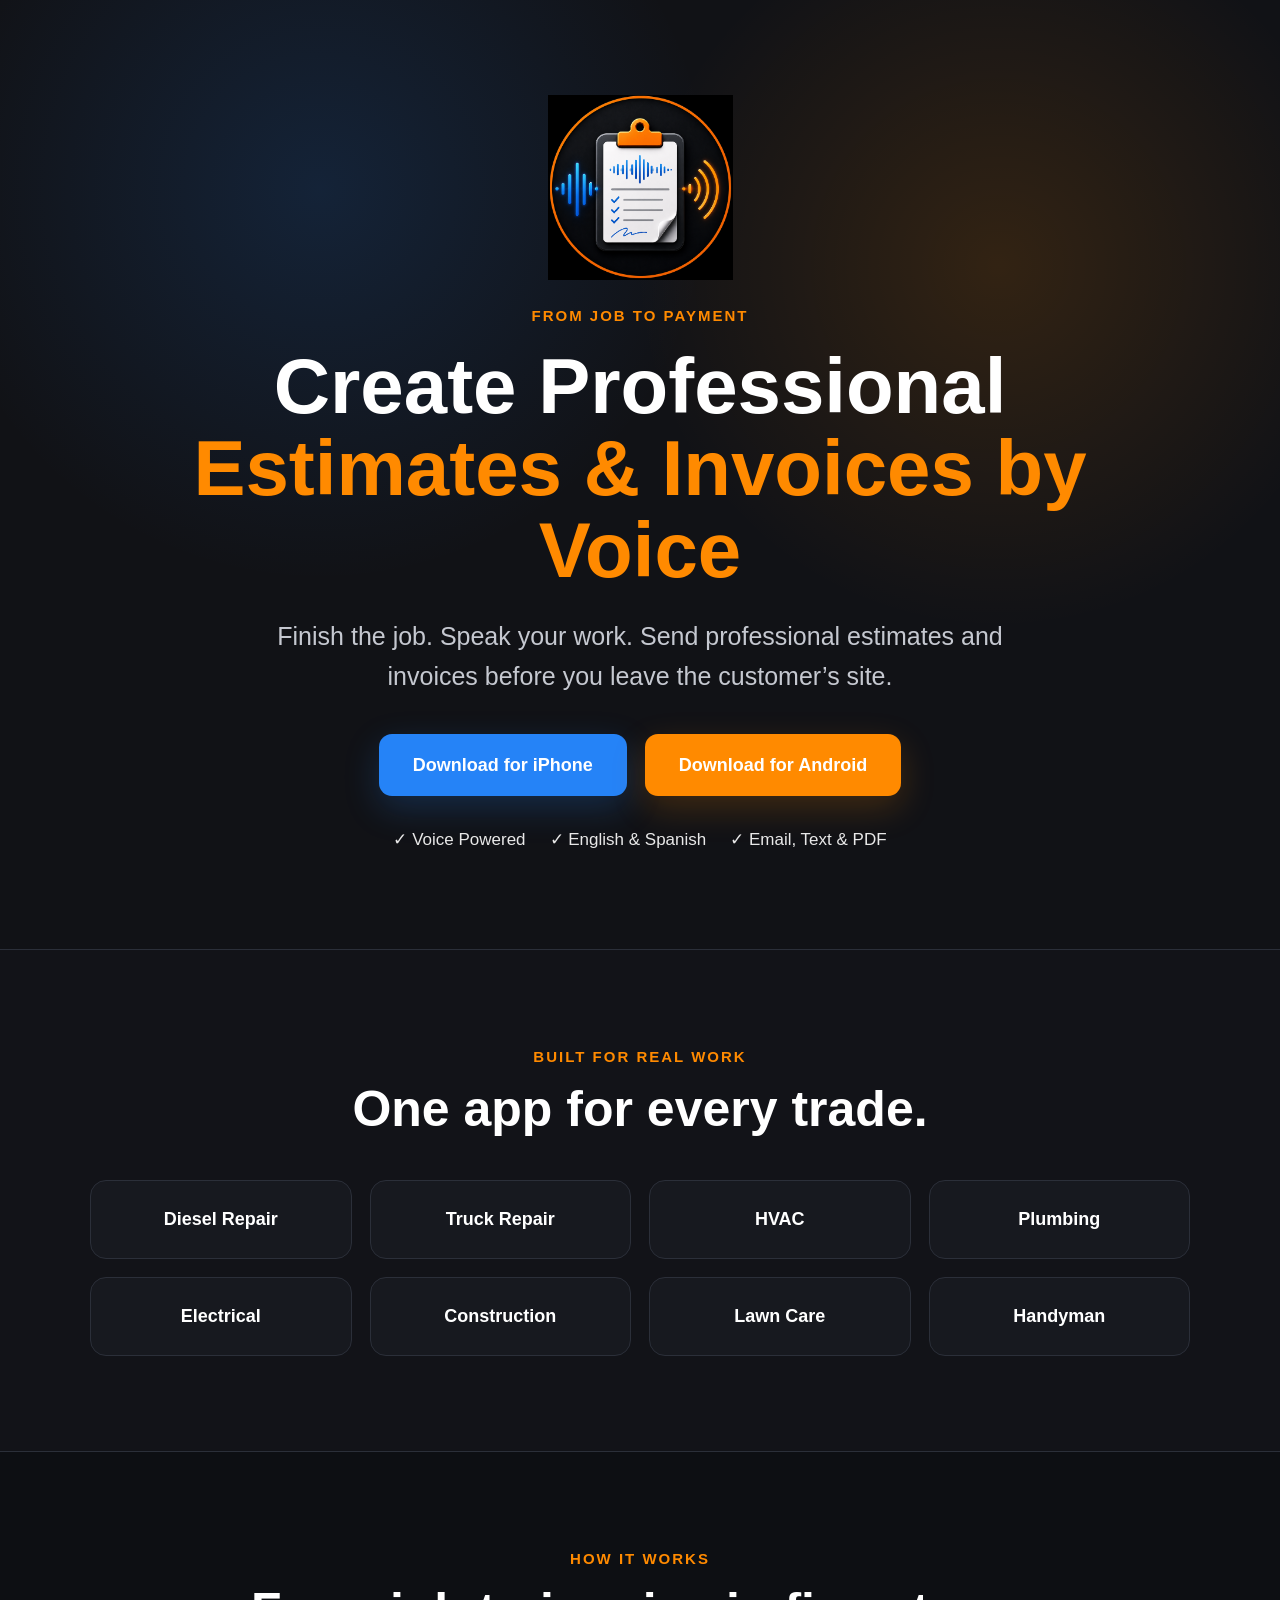
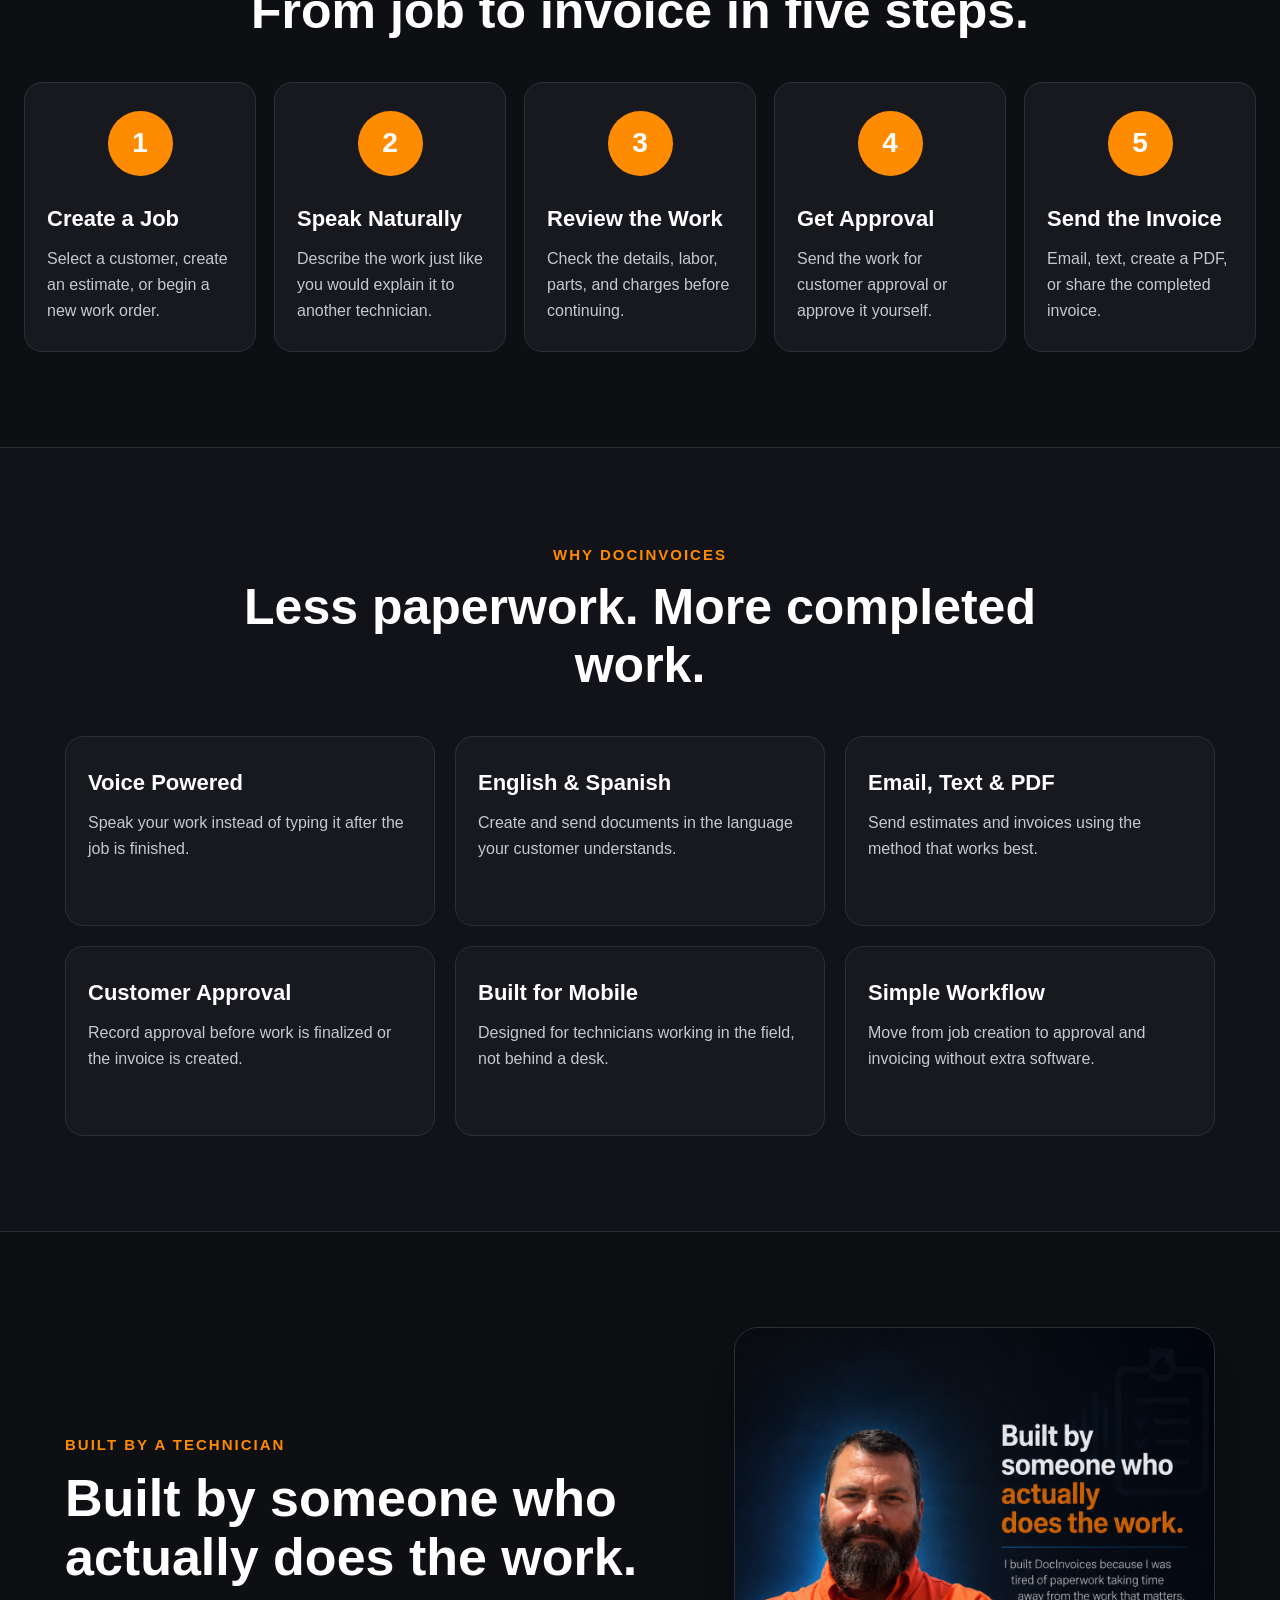
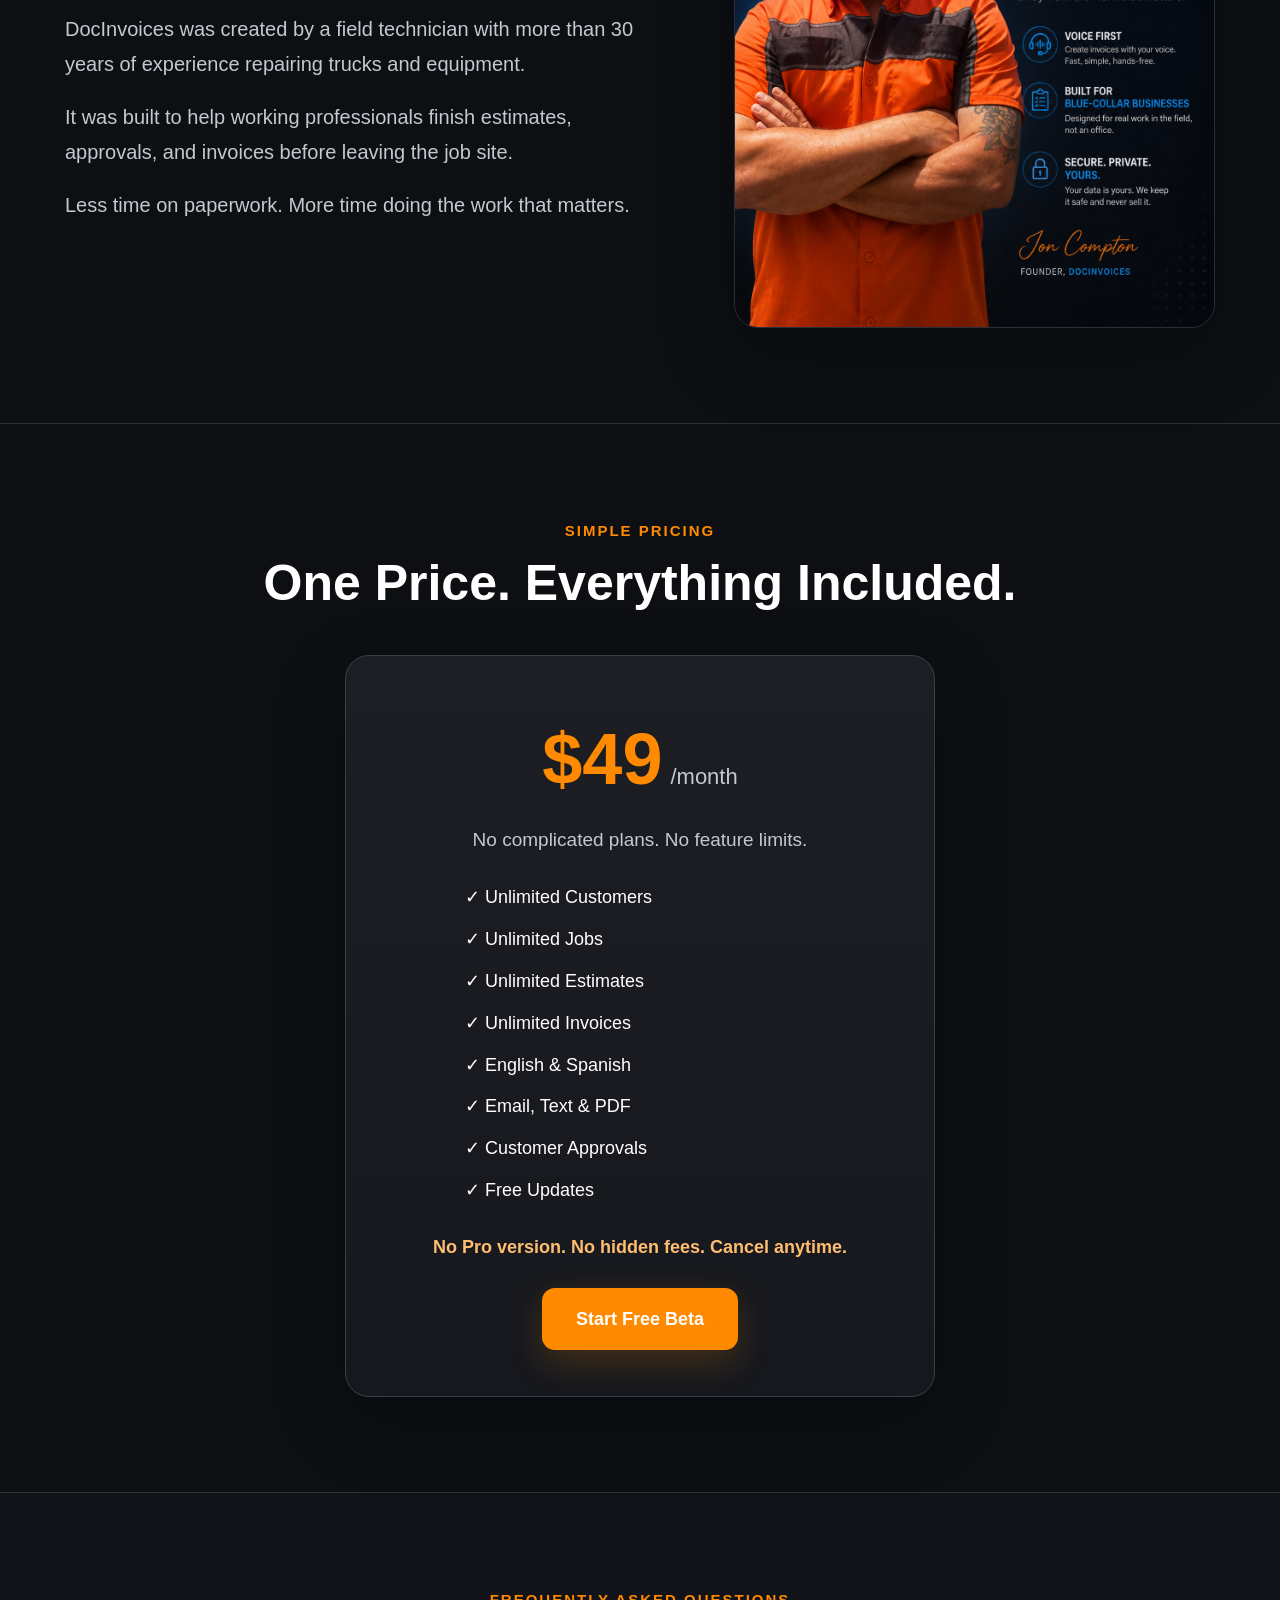
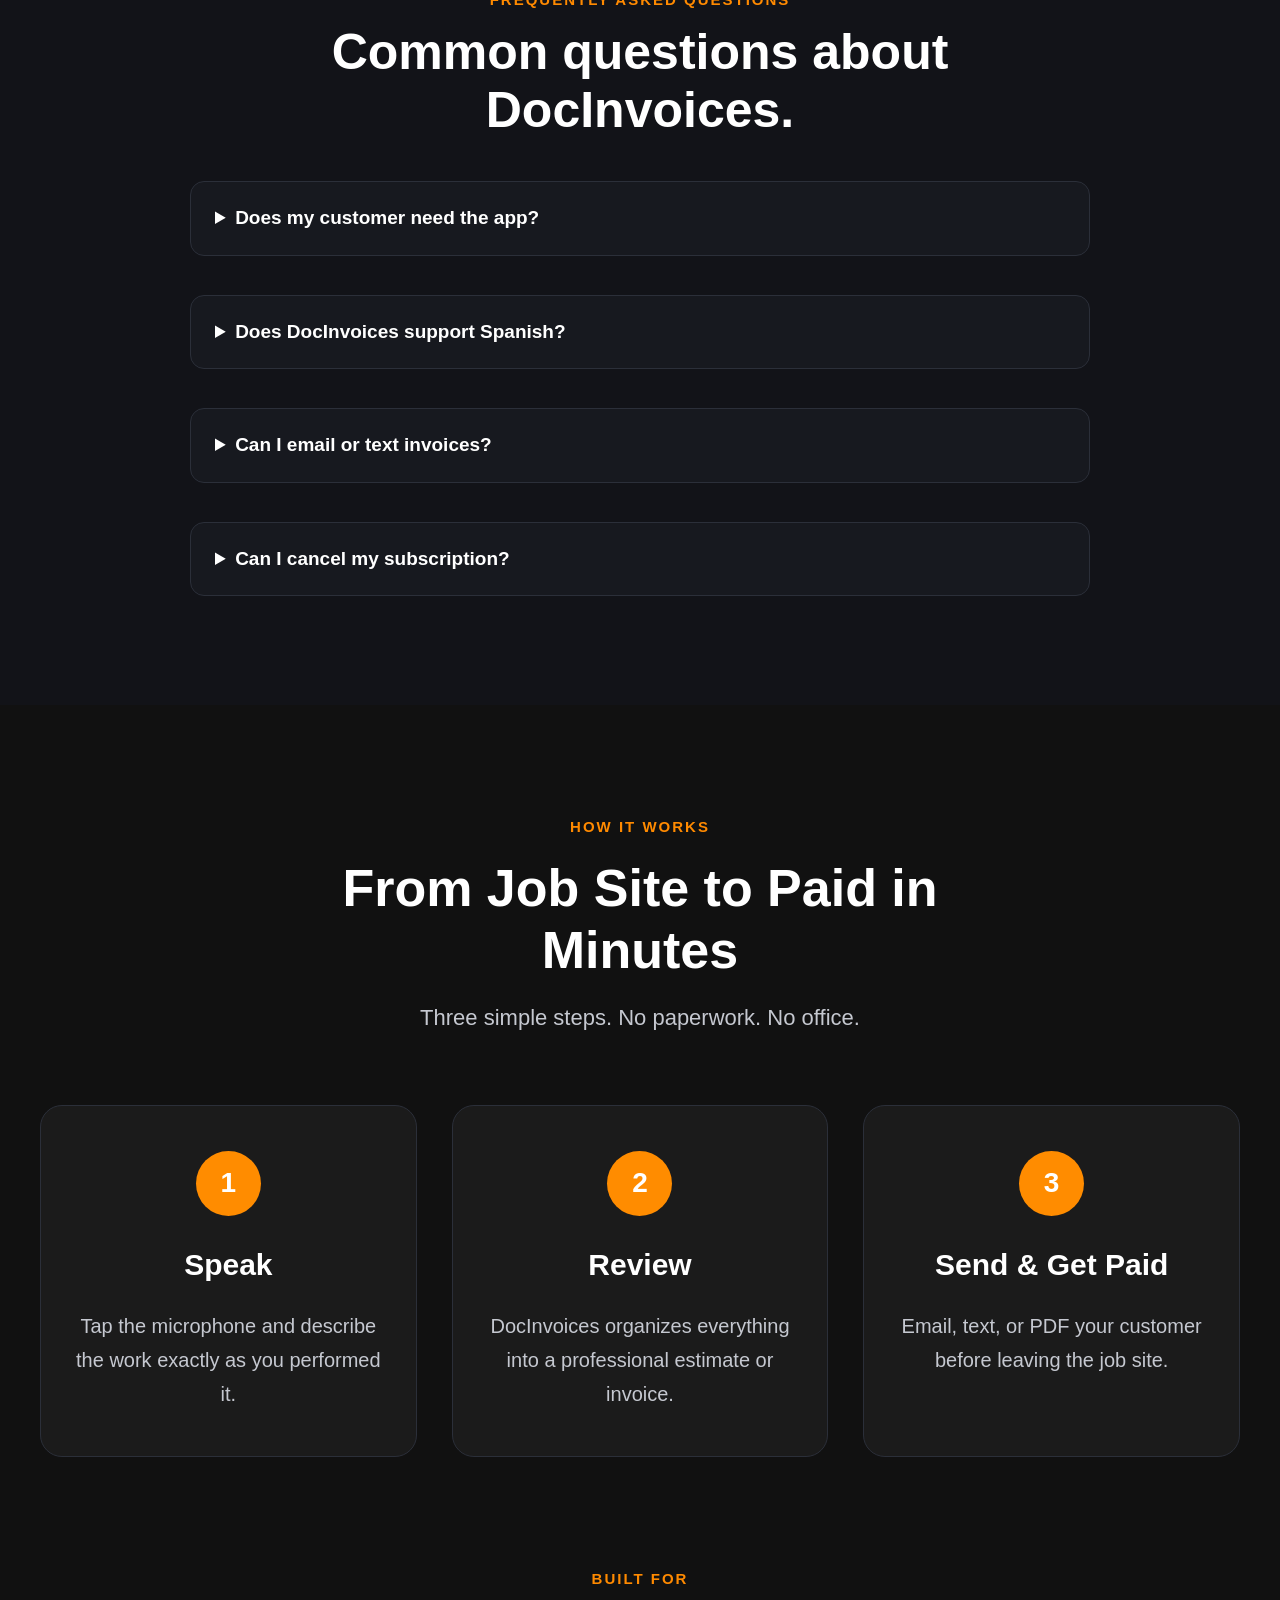
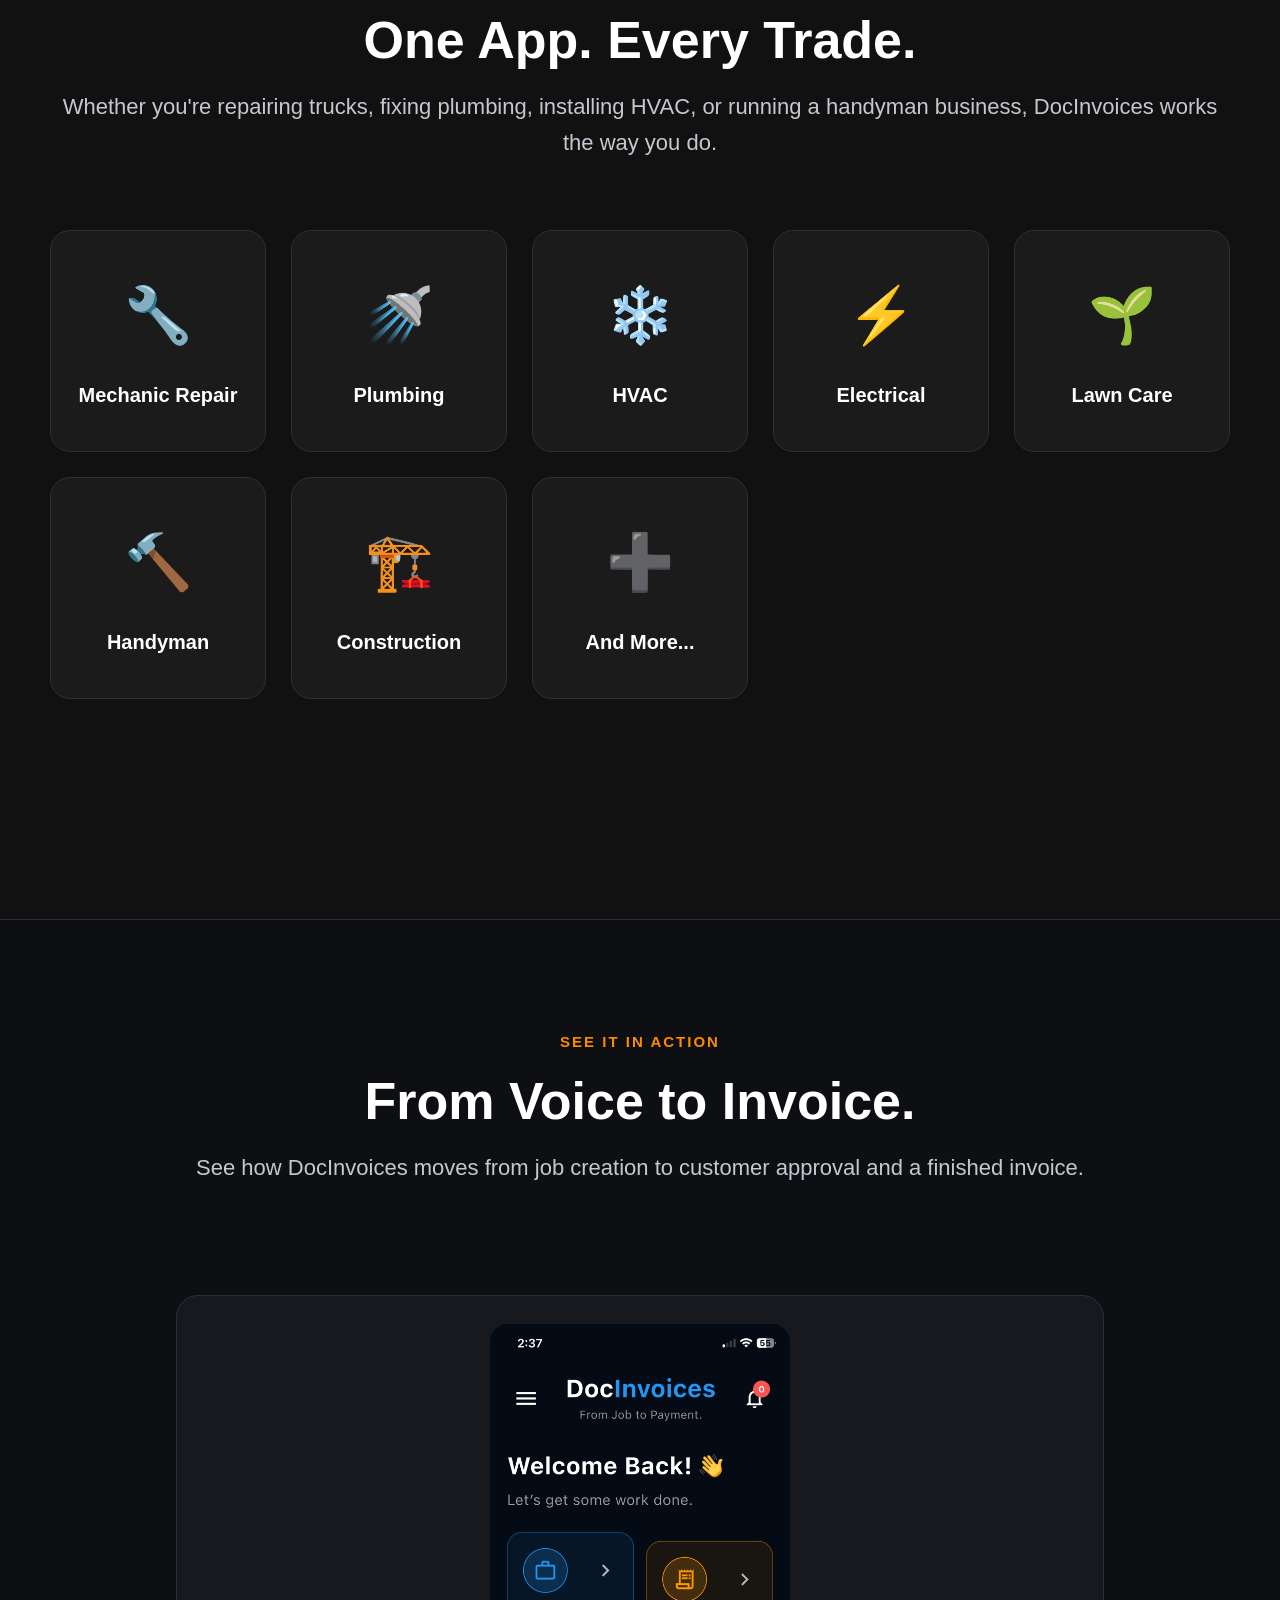
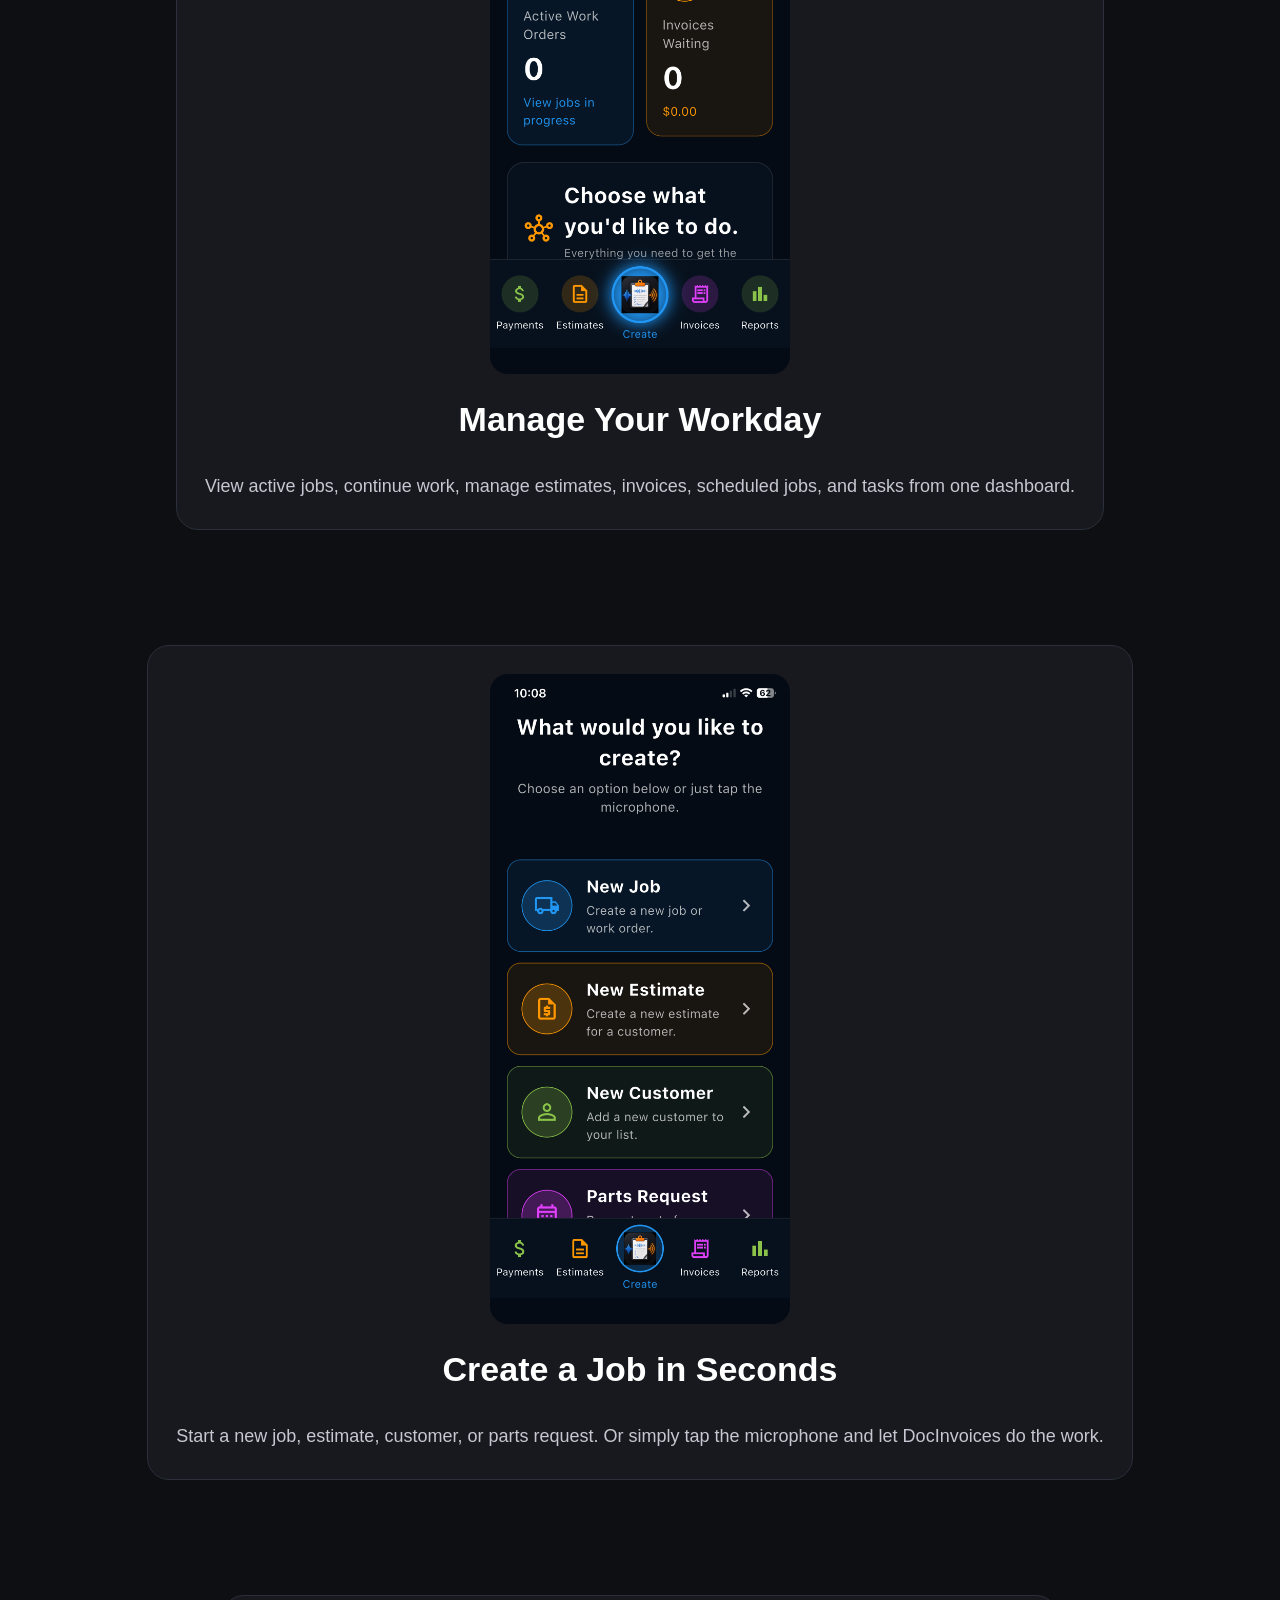
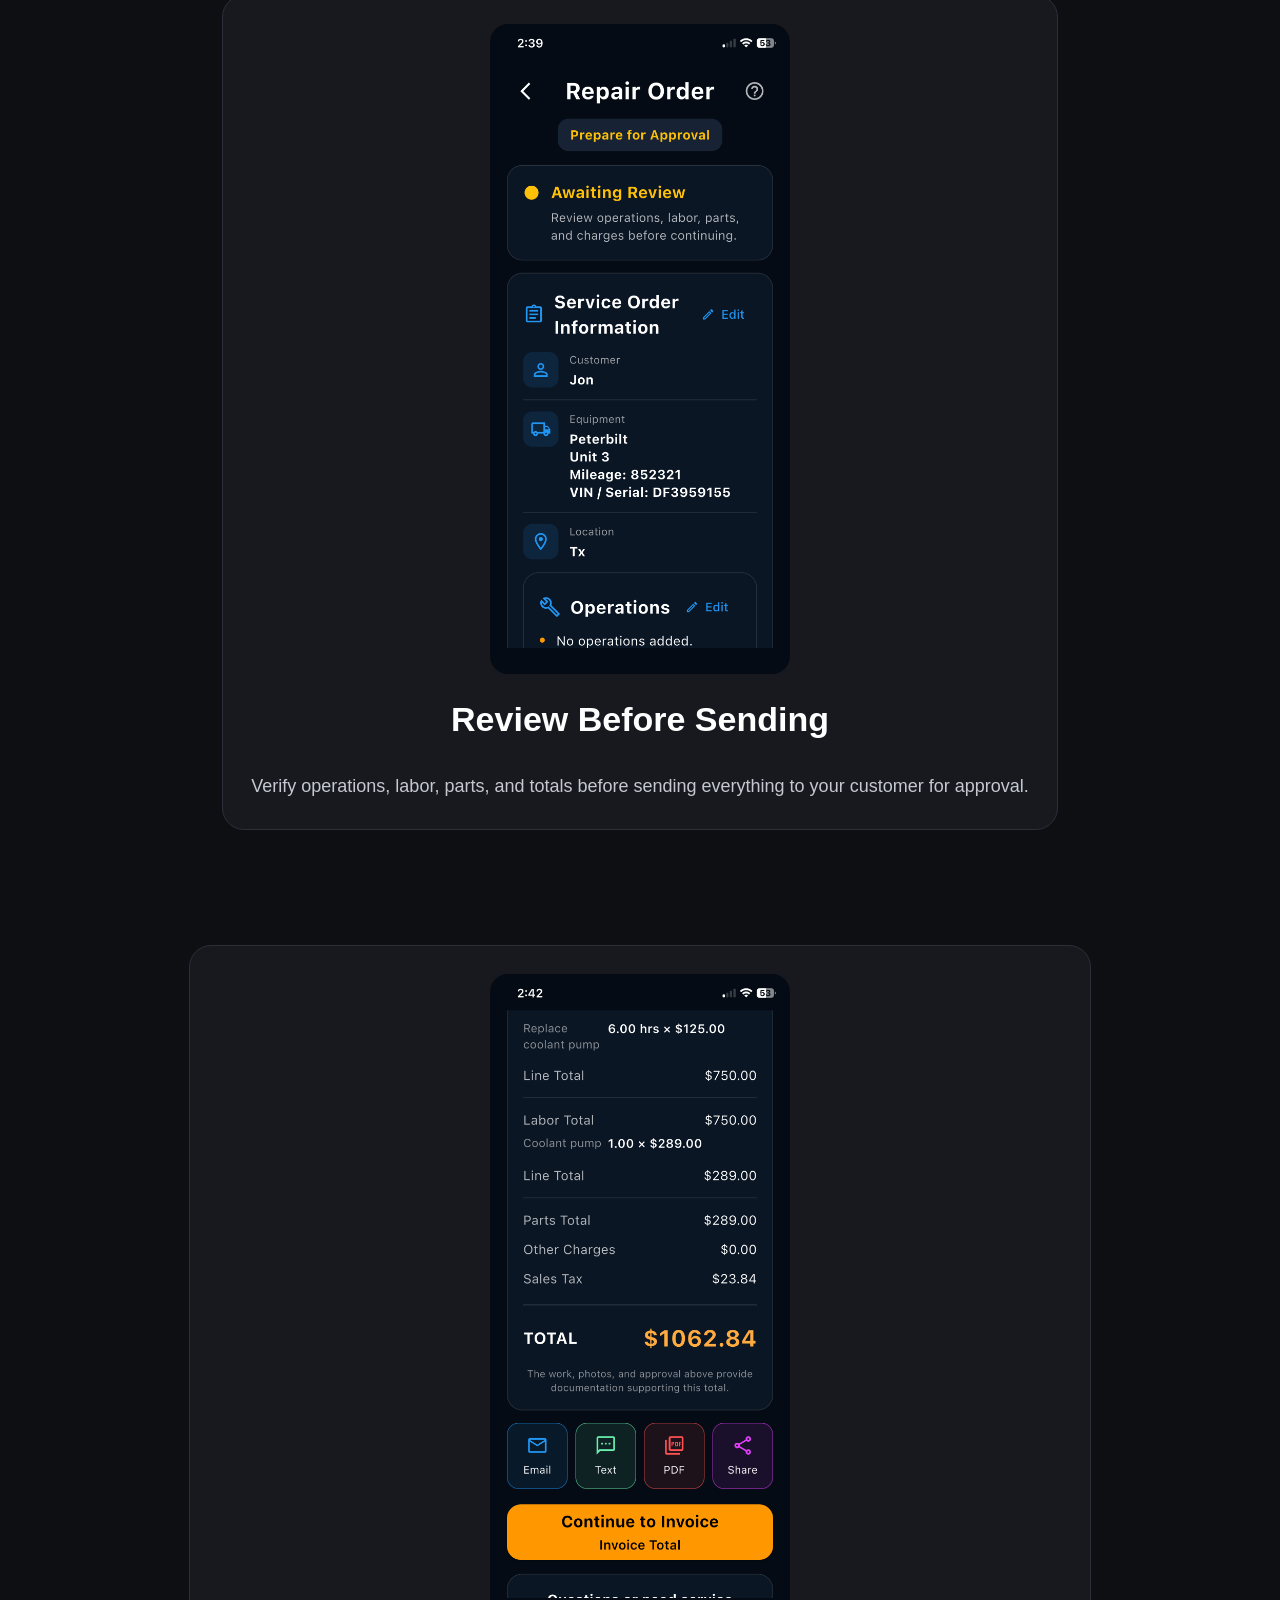
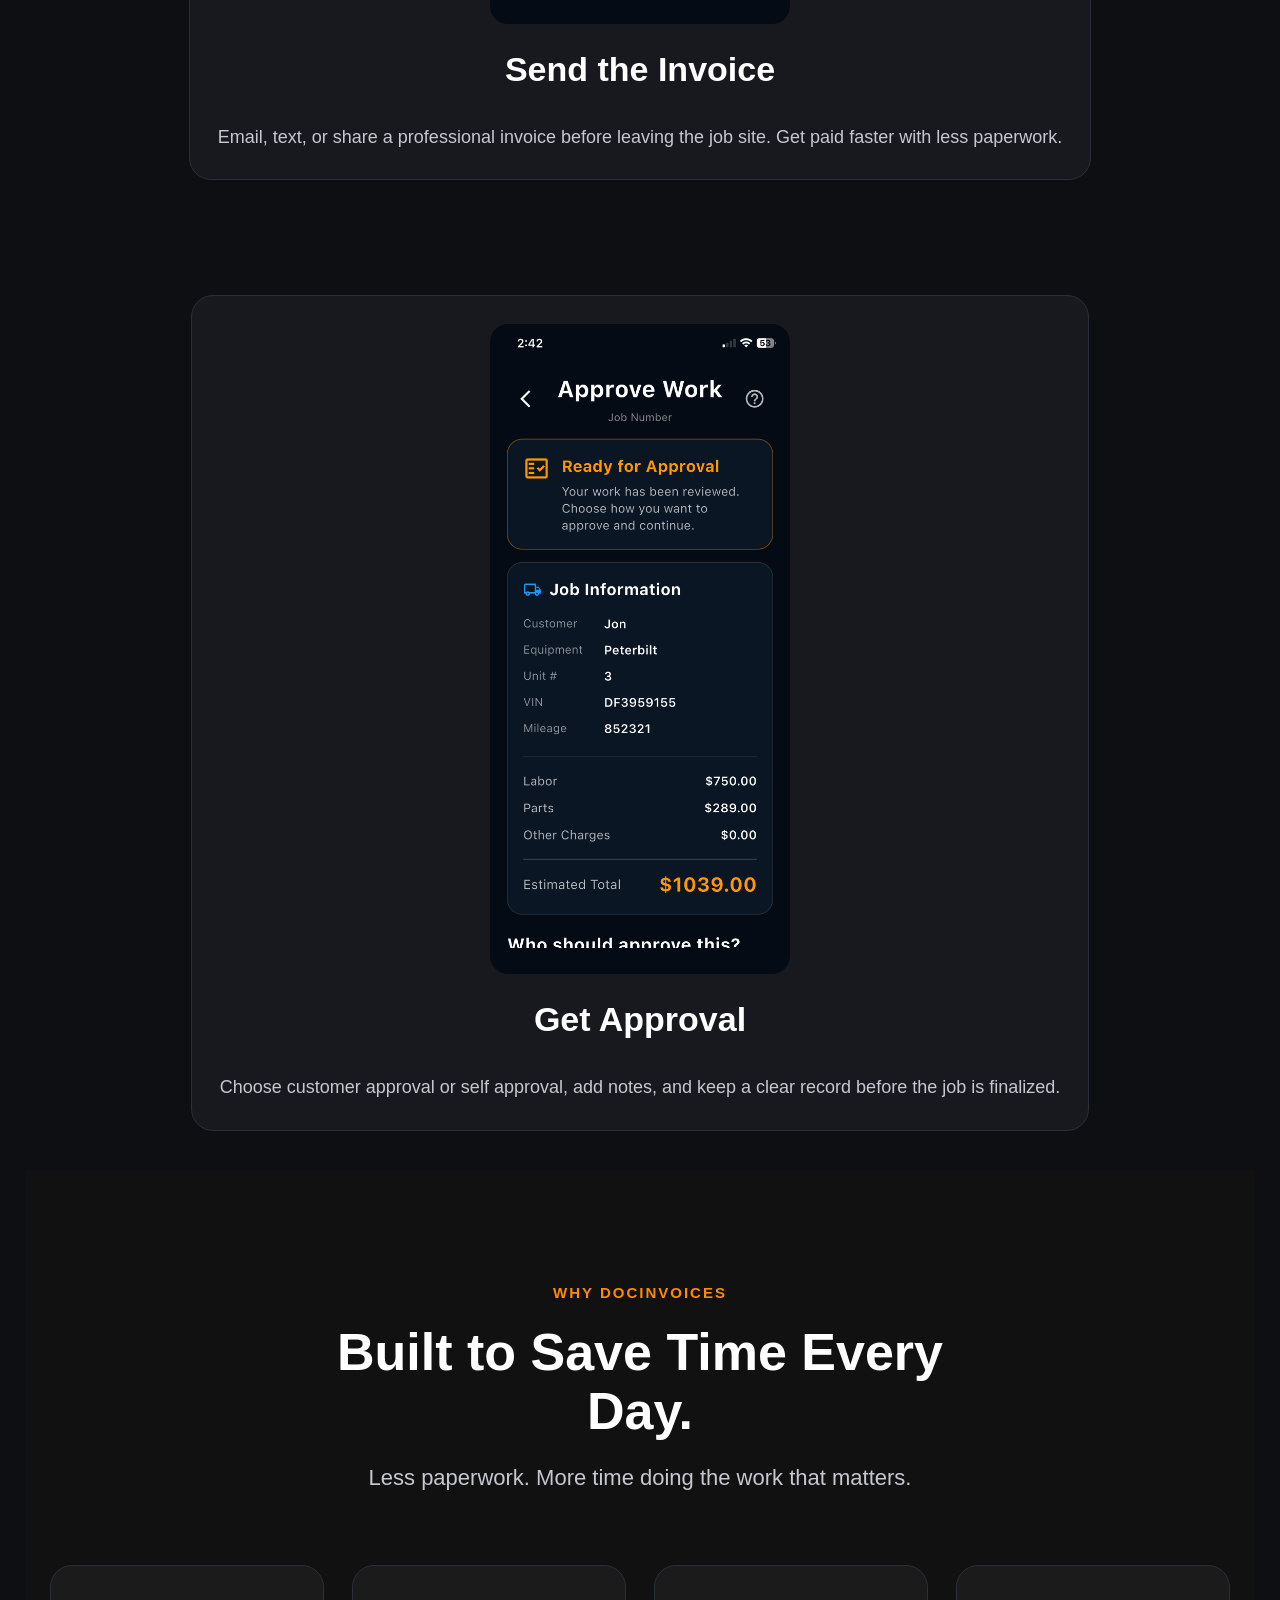
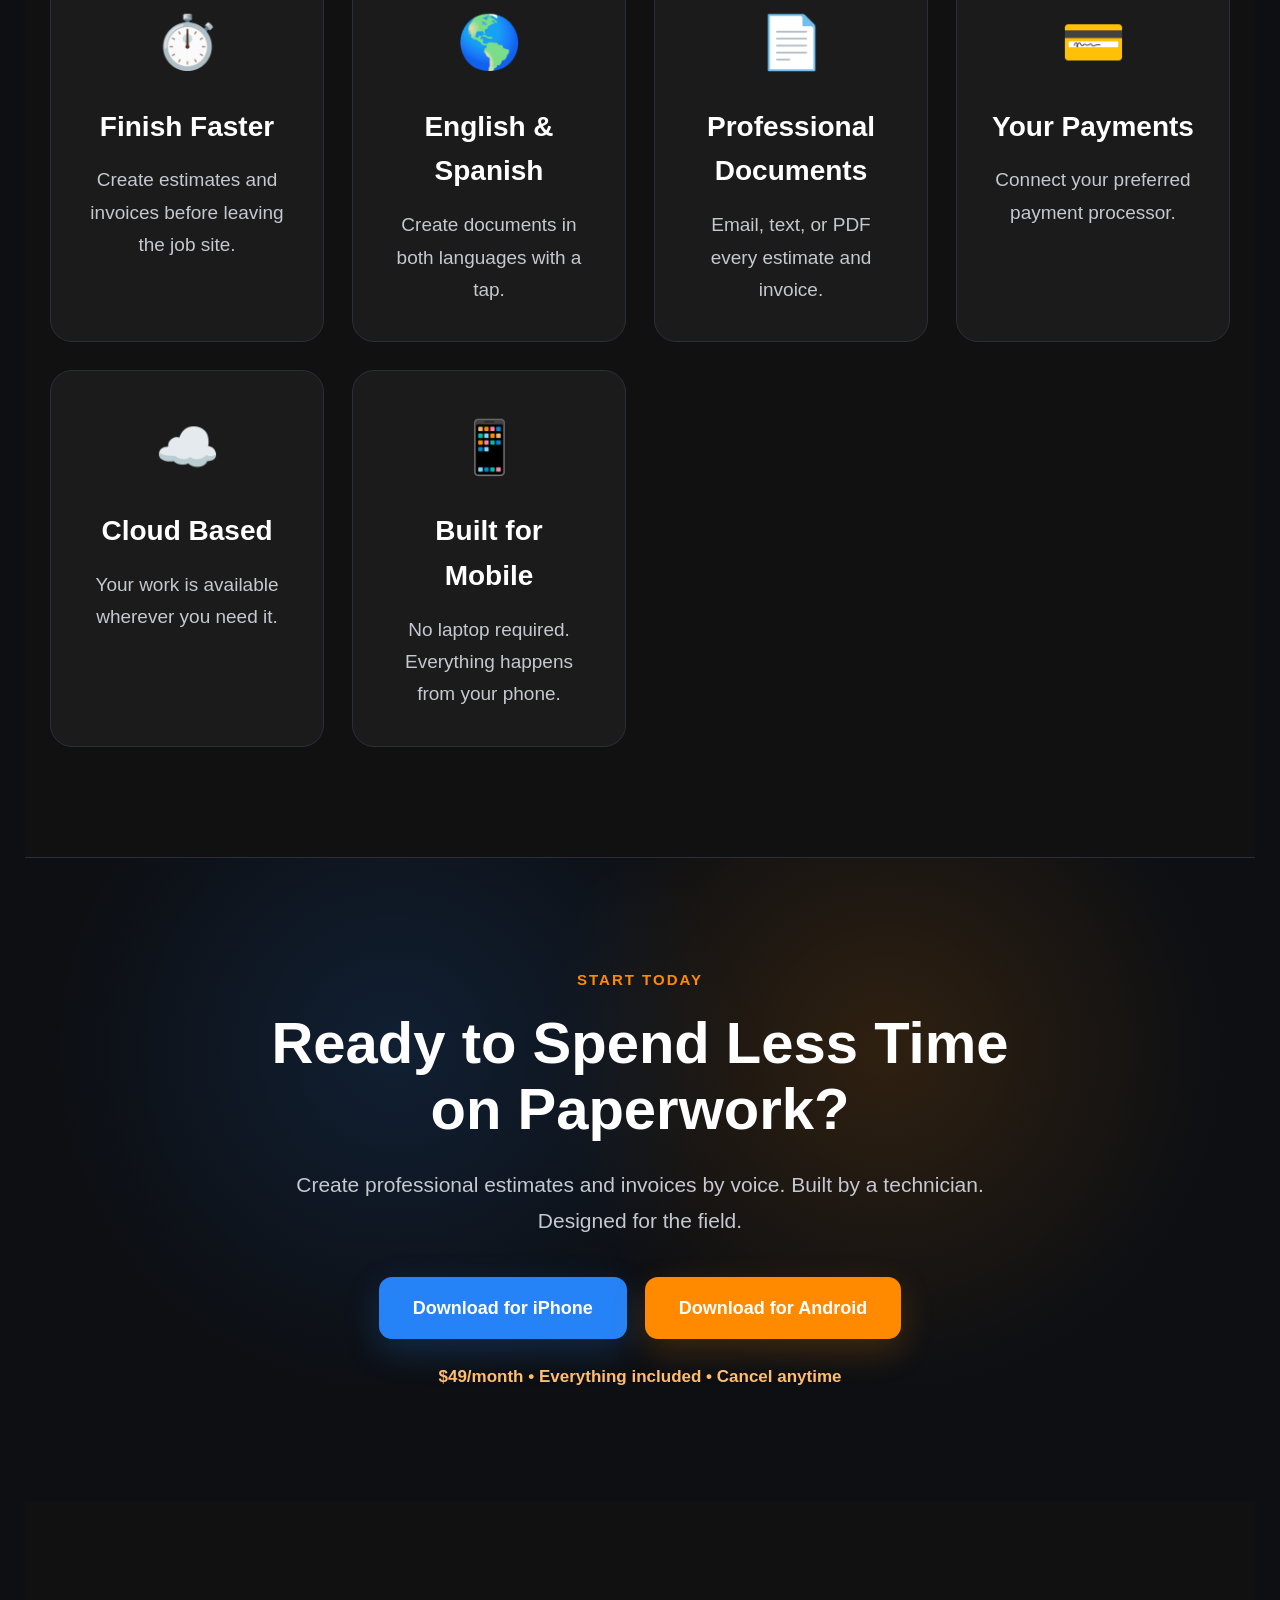
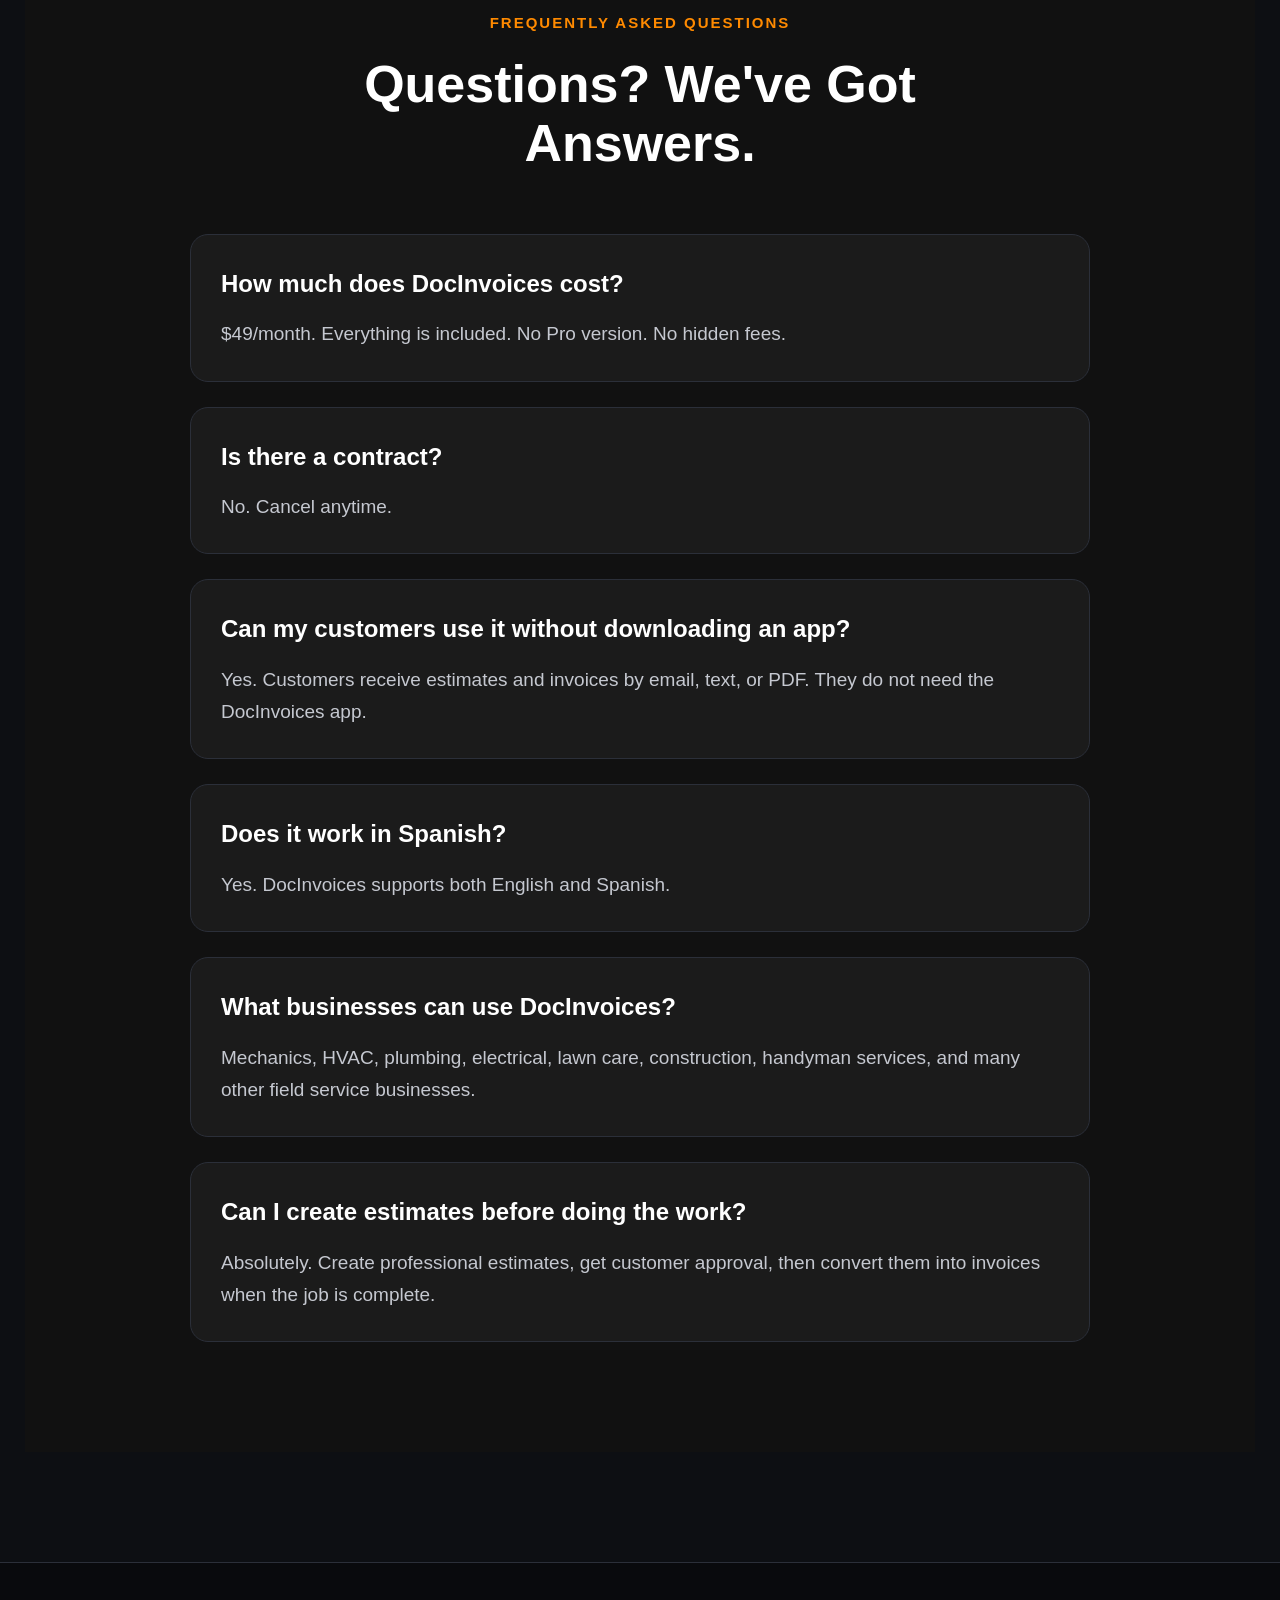
==== docinvoices-website/index.html @ 05897e6f "Add files via upload" ====
<!DOCTYPE html>
<html lang="en">
<head>
    <meta charset="UTF-8">
    <meta name="viewport" content="width=device-width, initial-scale=1.0">

    <title>DocInvoices</title>

    <meta
        name="description"
        content="Create professional estimates and invoices by voice with DocInvoices."
    >

    <link rel="stylesheet" href="styles.css">
</head>

<body>

    <main>

        <section class="top-section">

            <img
                src="logo.png"
                alt="DocInvoices logo"
                class="logo"
            >

            <p class="eyebrow">
                From Job to Payment
            </p>

            <h1>
                Create Professional
                <span>Estimates &amp; Invoices by Voice</span>
            </h1>

            <p class="intro">
                Finish the job. Speak your work. Send professional estimates
                and invoices before you leave the customer’s site.
            </p>

            <div class="download-buttons">
                <a href="#" class="button iphone-button">
                    Download for iPhone
                </a>

                <a href="#" class="button android-button">
                    Download for Android
                </a>
            </div>

            <div class="top-benefits">
                <span>✓ Voice Powered</span>
                <span>✓ English &amp; Spanish</span>
                <span>✓ Email, Text &amp; PDF</span>
            </div>

        </section>


        <section class="trades-section">

            <p class="section-label">
                Built for Real Work
            </p>

            <h2>
                One app for every trade.
            </h2>

            <div class="trade-grid">
                <div>Diesel Repair</div>
                <div>Truck Repair</div>
                <div>HVAC</div>
                <div>Plumbing</div>
                <div>Electrical</div>
                <div>Construction</div>
                <div>Lawn Care</div>
                <div>Handyman</div>
            </div>

        </section>


        <section class="workflow-section">

            <p class="section-label">
                How It Works
            </p>

            <h2>
                From job to invoice in five steps.
            </h2>

            <div class="workflow-grid">

                <article class="workflow-card">
                    <span class="step-number">1</span>
                    <h3>Create a Job</h3>
                    <p>
                        Select a customer, create an estimate, or begin a new work order.
                    </p>
                </article>

                <article class="workflow-card">
                    <span class="step-number">2</span>
                    <h3>Speak Naturally</h3>
                    <p>
                        Describe the work just like you would explain it to another technician.
                    </p>
                </article>

                <article class="workflow-card">
                    <span class="step-number">3</span>
                    <h3>Review the Work</h3>
                    <p>
                        Check the details, labor, parts, and charges before continuing.
                    </p>
                </article>

                <article class="workflow-card">
                    <span class="step-number">4</span>
                    <h3>Get Approval</h3>
                    <p>
                        Send the work for customer approval or approve it yourself.
                    </p>
                </article>

                <article class="workflow-card">
                    <span class="step-number">5</span>
                    <h3>Send the Invoice</h3>
                    <p>
                        Email, text, create a PDF, or share the completed invoice.
                    </p>
                </article>

            </div>

        </section>


        <section class="features-section">

            <p class="section-label">
                Why DocInvoices
            </p>

            <h2>
                Less paperwork. More completed work.
            </h2>

            <div class="feature-grid">

                <article class="feature-card">
                    <h3>Voice Powered</h3>
                    <p>
                        Speak your work instead of typing it after the job is finished.
                    </p>
                </article>

                <article class="feature-card">
                    <h3>English &amp; Spanish</h3>
                    <p>
                        Create and send documents in the language your customer understands.
                    </p>
                </article>

                <article class="feature-card">
                    <h3>Email, Text &amp; PDF</h3>
                    <p>
                        Send estimates and invoices using the method that works best.
                    </p>
                </article>

                <article class="feature-card">
                    <h3>Customer Approval</h3>
                    <p>
                        Record approval before work is finalized or the invoice is created.
                    </p>
                </article>

                <article class="feature-card">
                    <h3>Built for Mobile</h3>
                    <p>
                        Designed for technicians working in the field, not behind a desk.
                    </p>
                </article>

                <article class="feature-card">
                    <h3>Simple Workflow</h3>
                    <p>
                        Move from job creation to approval and invoicing without extra software.
                    </p>
                </article>

            </div>

        </section>




<section class="founder-section">

    <div class="founder-content">

        <div class="founder-text">

            <p class="section-label">
                Built by a Technician
            </p>

            <h2>
                Built by someone who actually does the work.
            </h2>

            <p>
                DocInvoices was created by a field technician with more than
                30 years of experience repairing trucks and equipment.
            </p>

            <p>
                It was built to help working professionals finish estimates,
                approvals, and invoices before leaving the job site.
            </p>

            <p>
               Less time on paperwork. More time doing the work that matters.
            </p>

        </div>

        <div class="founder-image-wrap">

            <img
                src="founder.png"
                alt="Founder of DocInvoices"
                class="founder-image"
            >

        </div>


</section>
        <section class="pricing-section">

            <p class="section-label">
                Simple Pricing
            </p>

            <h2>
                One Price. Everything Included.
            </h2>

            <div class="pricing-card">

                <div class="price-row">
                    <span class="price-amount">$49</span>
                    <span class="price-period">/month</span>
                </div>

                <p class="pricing-intro">
                    No complicated plans. No feature limits.
                </p>

                <div class="pricing-list">
                    <span>✓ Unlimited Customers</span>
                    <span>✓ Unlimited Jobs</span>
                    <span>✓ Unlimited Estimates</span>
                    <span>✓ Unlimited Invoices</span>
                    <span>✓ English &amp; Spanish</span>
                    <span>✓ Email, Text &amp; PDF</span>
                    <span>✓ Customer Approvals</span>
                    <span>✓ Free Updates</span>
                </div>

                <p class="pricing-note">
                    No Pro version. No hidden fees. Cancel anytime.
                </p>

                <a href="#" class="button pricing-button">
                    Start Free Beta
                </a>

            </div>

        </section>


        <section class="faq-section">

            <p class="section-label">
                Frequently Asked Questions
            </p>

            <h2>
                Common questions about DocInvoices.
            </h2>

            <div class="faq-list">

                <details>
                    <summary>Does my customer need the app?</summary>
                    <p>
                        No. Customers can receive estimates, invoices, PDFs,
                        messages, and approval requests without installing DocInvoices.
                    </p>
                </details>

                <details>
                    <summary>Does DocInvoices support Spanish?</summary>
                    <p>
                        Yes. DocInvoices supports English and Spanish workflows.
                    </p>
                </details>

                <details>
                    <summary>Can I email or text invoices?</summary>
                    <p>
                        Yes. Documents can be emailed, texted, shared, or created as PDFs.
                    </p>
                </details>

                <details>
                    <summary>Can I cancel my subscription?</summary>
                    <p>
                        Yes. The subscription may be canceled at any time.
                    </p>
                </details>

            </div>

        </section>

    </main>

<section class="how-it-works">

    <p class="section-label">
        HOW IT WORKS
    </p>

    <h2>
                            From Job Site to Paid in Minutes
    </h2>

    <p class="section-subtitle">
        Three simple steps. No paperwork. No office.
    </p>

    <div class="steps">

        <div class="step-card">
            <div class="step-number">1</div>

            <h3>Speak</h3>

            <p>
                Tap the microphone and describe the work exactly as you performed it.
            </p>
        </div>

        <div class="step-card">
            <div class="step-number">2</div>

            <h3>Review</h3>

            <p>
                DocInvoices organizes everything into a professional estimate or invoice.
            </p>
        </div>

        <div class="step-card">
            <div class="step-number">3</div>

            <h3>Send & Get Paid</h3>

            <p>
                Email, text, or PDF your customer before leaving the job site.
            </p>
        </div>

    </div>
<section class="industries">

    <p class="section-label">BUILT FOR</p>

    <h2>One App. Every Trade.</h2>

    <p class="section-subtitle">
        Whether you're repairing trucks, fixing plumbing, installing HVAC,
        or running a handyman business, DocInvoices works the way you do.
    </p>

    <div class="industry-grid">

        <div class="industry-card">
            🔧
            <span>Mechanic Repair</span>
        </div>

        <div class="industry-card">
            🚿
            <span>Plumbing</span>
        </div>

        <div class="industry-card">
            ❄️
            <span>HVAC</span>
        </div>

        <div class="industry-card">
            ⚡
            <span>Electrical</span>
        </div>

        <div class="industry-card">
            🌱
            <span>Lawn Care</span>
        </div>

        <div class="industry-card">
            🔨
            <span>Handyman</span>
        </div>

        <div class="industry-card">
            🏗️
            <span>Construction</span>
        </div>

        <div class="industry-card">
            ➕
            <span>And More...</span>
        </div>

    </div>

</section>


</section>
<section class="app-preview">

    <p class="section-label">SEE IT IN ACTION</p>

    <h2>From Voice to Invoice.</h2>

    <p class="section-subtitle">
        See how DocInvoices moves from job creation to customer approval and a finished invoice.
    </p>

    <div class="preview-grid">

        <article class="preview-card">
    <img src="dashboard.png" alt="DocInvoices dashboard">

    <h3>Manage Your Workday</h3>

    <p>
        View active jobs, continue work, manage estimates,
        invoices, scheduled jobs, and tasks from one dashboard.
    </p>
</article>

        <article class="preview-card">
    <img src="create.png" alt="Create a new service order">

    <h3>Create a Job in Seconds</h3>

    <p>
        Start a new job, estimate, customer, or parts request.
        Or simply tap the microphone and let DocInvoices do the work.
    </p>
</article>

        <article class="preview-card">
    <img src="prepareforapproval.png" alt="Review work before approval">

    <h3>Review Before Sending</h3>

    <p>
        Verify operations, labor, parts, and totals before sending
        everything to your customer for approval.
    </p>
</article>
<article class="preview-card">
    <img src="invoice-summary.png" alt="Professional invoice summary">

    <h3>Send the Invoice</h3>

    <p>
        Email, text, or share a professional invoice before leaving the job site.
        Get paid faster with less paperwork.
    </p>
</article>
        <article class="preview-card">
    <img src="approvework.png" alt="Customer approval options">

    <h3>Get Approval</h3>

    <p>
        Choose customer approval or self approval, add notes,
        and keep a clear record before the job is finalized.
    </p>
</article>

    </div>
<section class="why-docinvoices">

    <p class="section-label">
        WHY DOCINVOICES
    </p>

    <h2>
        Built to Save Time Every Day.
    </h2>

    <p class="section-subtitle">
        Less paperwork. More time doing the work that matters.
    </p>

    <div class="benefit-grid">

        <div class="benefit-card">
            ⏱️
            <h3>Finish Faster</h3>
            <p>Create estimates and invoices before leaving the job site.</p>
        </div>

        <div class="benefit-card">
            🌎
            <h3>English & Spanish</h3>
            <p>Create documents in both languages with a tap.</p>
        </div>

        <div class="benefit-card">
            📄
            <h3>Professional Documents</h3>
            <p>Email, text, or PDF every estimate and invoice.</p>
        </div>

        <div class="benefit-card">
            💳
            <h3>Your Payments</h3>
            <p>Connect your preferred payment processor.</p>
        </div>

        <div class="benefit-card">
            ☁️
            <h3>Cloud Based</h3>
            <p>Your work is available wherever you need it.</p>
        </div>

        <div class="benefit-card">
            📱
            <h3>Built for Mobile</h3>
            <p>No laptop required. Everything happens from your phone.</p>
        </div>

    </div>

</section>
<section class="final-cta">

    <p class="section-label">
        START TODAY
    </p>

    <h2>
        Ready to Spend Less Time on Paperwork?
    </h2>

    <p>
        Create professional estimates and invoices by voice.
        Built by a technician. Designed for the field.
    </p>

    <div class="download-buttons">
        <a href="#" class="button iphone-button">
            Download for iPhone
        </a>

        <a href="#" class="button android-button">
            Download for Android
        </a>
    </div>

    <p class="cta-note">
        $49/month • Everything included • Cancel anytime
    </p>

</section>
<section class="faq">

    <p class="section-label">FREQUENTLY ASKED QUESTIONS</p>

    <h2>Questions? We've Got Answers.</h2>

    <div class="faq-list">

        <div class="faq-item">
            <h3>How much does DocInvoices cost?</h3>
            <p>$49/month. Everything is included. No Pro version. No hidden fees.</p>
        </div>

        <div class="faq-item">
            <h3>Is there a contract?</h3>
            <p>No. Cancel anytime.</p>
        </div>

        <div class="faq-item">
            <h3>Can my customers use it without downloading an app?</h3>
            <p>Yes. Customers receive estimates and invoices by email, text, or PDF. They do not need the DocInvoices app.</p>
        </div>

        <div class="faq-item">
            <h3>Does it work in Spanish?</h3>
            <p>Yes. DocInvoices supports both English and Spanish.</p>
        </div>

        <div class="faq-item">
            <h3>What businesses can use DocInvoices?</h3>
            <p>Mechanics, HVAC, plumbing, electrical, lawn care, construction, handyman services, and many other field service businesses.</p>
        </div>

        <div class="faq-item">
            <h3>Can I create estimates before doing the work?</h3>
            <p>Absolutely. Create professional estimates, get customer approval, then convert them into invoices when the job is complete.</p>
        </div>

    </div>

</section>
</section>
    <footer>

        <div class="footer-links">
            <a href="privacy.html">Privacy</a>
            <a href="terms.html">Terms</a>
            <a href="support.html">Support</a>
            <a href="delete-account.html">Delete Account</a>
        </div>

        <p>
            © 2026 DocInvoices
        </p>

    </footer>

</body>
</html>
---- docinvoices-website/styles.css ----
* {
    margin: 0;
    padding: 0;
    box-sizing: border-box;
}

:root {
    --background: #101114;
    --panel: #17191f;
    --panel-light: #1d2028;
    --text: #ffffff;
    --muted: #c5c8d0;
    --blue: #2583f7;
    --orange: #ff8a00;
    --border: #2b2f39;
}

html {
    scroll-behavior: smooth;
}

body {
    background: var(--background);
    color: var(--text);
    font-family: Arial, Helvetica, sans-serif;
    line-height: 1.6;
}

main {
    overflow: hidden;
}

section {
    padding: 95px 24px;
}

.top-section {
    min-height: 100vh;
    display: flex;
    flex-direction: column;
    justify-content: center;
    align-items: center;
    text-align: center;
    background:
        radial-gradient(circle at 25% 20%, rgba(37, 131, 247, 0.15), transparent 32%),
        radial-gradient(circle at 78% 28%, rgba(255, 138, 0, 0.14), transparent 30%),
        #111216;
}

.logo {
    width: 185px;
    height: auto;
    margin-bottom: 24px;
}

.eyebrow,
.section-label {
    color: var(--orange);
    font-size: 15px;
    font-weight: 800;
    text-transform: uppercase;
    letter-spacing: 2px;
}

.top-section h1 {
    max-width: 980px;
    margin: 18px auto 24px;
    font-size: clamp(46px, 7vw, 78px);
    line-height: 1.05;
}

.top-section h1 span {
    display: block;
    color: var(--orange);
}

.intro {
    max-width: 820px;
    color: var(--muted);
    font-size: clamp(19px, 2.3vw, 25px);
}

.download-buttons {
    display: flex;
    justify-content: center;
    gap: 18px;
    flex-wrap: wrap;
    margin-top: 38px;
}

.button {
    display: inline-block;
    padding: 17px 34px;
    border-radius: 13px;
    color: white;
    text-decoration: none;
    font-size: 18px;
    font-weight: 800;
    transition: transform 0.2s ease, box-shadow 0.2s ease;
}

.button:hover {
    transform: translateY(-3px);
}

.iphone-button {
    background: var(--blue);
    box-shadow: 0 12px 35px rgba(37, 131, 247, 0.22);
}

.android-button,
.pricing-button {
    background: var(--orange);
    box-shadow: 0 12px 35px rgba(255, 138, 0, 0.2);
}

.top-benefits {
    display: flex;
    justify-content: center;
    gap: 24px;
    flex-wrap: wrap;
    margin-top: 30px;
    color: #e8e8e8;
    font-size: 17px;
}

.trades-section,
.features-section,
.faq-section {
    background: #121318;
}

.workflow-section,
.founder-section,
.pricing-section {
    background: #0d0f13;
}

.trades-section,
.workflow-section,
.features-section,
.founder-section,
.pricing-section,
.faq-section {
    text-align: center;
    border-top: 1px solid var(--border);
}

section h2 {
    max-width: 900px;
    margin: 12px auto 42px;
    font-size: clamp(34px, 5vw, 50px);
    line-height: 1.15;
}

.trade-grid {
    display: grid;
    grid-template-columns: repeat(4, minmax(150px, 1fr));
    gap: 18px;
    max-width: 1100px;
    margin: auto;
}

.trade-grid div {
    padding: 24px 16px;
    background: var(--panel);
    border: 1px solid var(--border);
    border-radius: 16px;
    font-size: 18px;
    font-weight: 800;
}

.workflow-grid {
    display: grid;
    grid-template-columns: repeat(5, minmax(180px, 1fr));
    gap: 18px;
    max-width: 1400px;
    margin: auto;
}

.workflow-card,
.feature-card {
    padding: 28px 22px;
    background: var(--panel);
    border: 1px solid var(--border);
    border-radius: 18px;
    text-align: left;
}

.step-number {
    display: grid;
    width: 42px;
    height: 42px;
    place-items: center;
    margin-bottom: 20px;
    border-radius: 50%;
    background: var(--blue);
    font-weight: 900;
}

.workflow-card h3,
.feature-card h3 {
    margin-bottom: 10px;
    font-size: 22px;
}

.workflow-card p,
.feature-card p {
    color: var(--muted);
}

.feature-grid {
    display: grid;
    grid-template-columns: repeat(3, minmax(240px, 1fr));
    gap: 20px;
    max-width: 1150px;
    margin: auto;
}

.feature-card {
    min-height: 190px;
}

.founder-section {
    display: flex;
    justify-content: center;
}

.founder-copy {
    max-width: 850px;
    text-align: left;
}

.founder-copy h2 {
    margin-left: 0;
    margin-bottom: 26px;
}

.founder-copy p:not(.section-label) {
    margin-top: 18px;
    color: var(--muted);
    font-size: 20px;
}

.pricing-card {
    width: min(100%, 590px);
    margin: auto;
    padding: 46px;
    background: linear-gradient(180deg, #1c1e24, #16181d);
    border: 1px solid #3a3e48;
    border-radius: 24px;
    box-shadow: 0 25px 70px rgba(0, 0, 0, 0.32);
}

.price-row {
    display: flex;
    justify-content: center;
    align-items: baseline;
    gap: 8px;
}

.price-amount {
    color: var(--orange);
    font-size: 72px;
    font-weight: 900;
}

.price-period {
    color: var(--muted);
    font-size: 22px;
}

.pricing-intro {
    margin: 8px 0 28px;
    color: var(--muted);
    font-size: 19px;
}

.pricing-list {
    display: grid;
    gap: 13px;
    max-width: 350px;
    margin: 0 auto 28px;
    text-align: left;
    font-size: 18px;
}

.pricing-note {
    margin-bottom: 26px;
    color: #ffbd70;
    font-size: 18px;
    font-weight: 800;
}

.faq-list {
    max-width: 850px;
    margin: auto;
    text-align: left;
}

details {
    margin-bottom: 14px;
    padding: 21px 24px;
    background: var(--panel);
    border: 1px solid var(--border);
    border-radius: 14px;
}

summary {
    cursor: pointer;
    font-size: 19px;
    font-weight: 800;
}

details p {
    margin-top: 14px;
    color: var(--muted);
}

footer {
    padding: 35px 22px;
    text-align: center;
    background: #090a0d;
    border-top: 1px solid var(--border);
}

.footer-links {
    display: flex;
    justify-content: center;
    gap: 24px;
    flex-wrap: wrap;
    margin-bottom: 15px;
}

.footer-links a {
    color: #d2d4da;
    text-decoration: none;
}

.footer-links a:hover {
    color: white;
}

footer p {
    color: #858995;
}

@media (max-width: 1000px) {
    .workflow-grid {
        grid-template-columns: repeat(2, minmax(240px, 1fr));
    }

    .trade-grid {
        grid-template-columns: repeat(2, minmax(170px, 1fr));
    }
}

@media (max-width: 760px) {
    section {
        padding: 72px 18px;
    }

    .logo {
        width: 145px;
    }

    .download-buttons {
        width: 100%;
    }

    .button {
        width: 100%;
        max-width: 370px;
    }

    .top-benefits {
        flex-direction: column;
        gap: 10px;
    }

    .workflow-grid,
    .feature-grid,
    .trade-grid {
        grid-template-columns: 1fr;
    }

    .pricing-card {
        padding: 34px 22px;
    }

    .founder-copy {
        text-align: center;
    }

    .founder-copy h2 {
        margin-left: auto;
    }
}
.legal-page{

max-width:900px;

margin:auto;

padding:90px 25px;

}

.back-link{

color:#ff8c00;

text-decoration:none;

font-weight:bold;

}

.legal-date{

margin:20px 0 40px;

color:#999;

}

.legal-page h2{

margin-top:45px;

margin-bottom:15px;

font-size:30px;

}

.legal-page p{

font-size:20px;

line-height:1.8;

color:#d7d7d7;

}
.founder-section {
    padding: 95px 24px;
    background: #0d0f13;
    border-top: 1px solid var(--border);
}

.founder-content {
    display: grid;
    grid-template-columns: 1.1fr .9fr;
    align-items: center;
    gap: 80px;
    max-width: 1150px;
    margin: auto;
}
.founder-text{
    text-align:left;
}
.founder-text h2 {
    margin: 12px 0 24px;
    font-size: clamp(36px, 5vw, 52px);
    line-height: 1.15;
    text-align: left;
}

.founder-text p:not(.section-label) {
    margin-top: 18px;
    color: var(--muted);
    font-size: 20px;
    line-height: 1.75;
    text-align: left;
}

.founder-image-wrap {
    display: flex;
    justify-content: center;
}

.founder-image {
    width: 100%;
    max-width: 510px;
    border-radius: 24px;
    border: 1px solid var(--border);
    box-shadow: 0 25px 70px rgba(0, 0, 0, .35);
}

@media (max-width: 850px) {
    .founder-content {
        grid-template-columns: 1fr;
        text-align: center;
    }
}
.how-it-works{

padding:110px 25px;

text-align:center;

background:#111;

}

.how-it-works h2{
    font-size:52px;
    margin:18px auto;
    max-width:700px;
    text-align:center;
    line-height:1.2;
}

.section-subtitle{

font-size:22px;

color:var(--muted);

margin-bottom:70px;

}

.steps{

display:grid;

grid-template-columns:repeat(auto-fit,minmax(260px,1fr));

gap:35px;

max-width:1200px;

margin:auto;

}

.step-card{

background:#1b1b1b;

padding:45px 35px;

border-radius:22px;

border:1px solid var(--border);

transition:.25s;

}

.step-card:hover{

transform:translateY(-8px);

}

.step-number{

width:65px;

height:65px;

margin:auto;

margin-bottom:25px;

background:#ff8c00;

border-radius:50%;

display:flex;

align-items:center;

justify-content:center;

font-size:28px;

font-weight:bold;

color:white;

}

.step-card h3{

font-size:30px;

margin-bottom:20px;

}

.step-card p{

font-size:20px;

line-height:1.7;

color:var(--muted);

}
.industries{

padding:110px 25px;

text-align:center;

}

.industries h2{
    font-size:52px;
    margin:18px auto;
    max-width:700px;
    text-align:center;
}

.industry-grid{

display:grid;

grid-template-columns:repeat(auto-fit,minmax(180px,1fr));

gap:25px;

max-width:1200px;

margin:70px auto 0;

}

.industry-card{

background:#1b1b1b;

border:1px solid var(--border);

border-radius:20px;

padding:40px 20px;

font-size:55px;

transition:.25s;

}

.industry-card:hover{

transform:translateY(-8px);

border-color:#ff8c00;

}

.industry-card span{

display:block;

margin-top:20px;

font-size:20px;

color:white;

font-weight:600;

}
.app-preview {
    padding: 110px 25px;
    text-align: center;
    background: #0d0f13;
    border-top: 1px solid var(--border);
}

.app-preview h2 {
    font-size: 52px;
    margin: 18px auto;
    max-width: 750px;
    text-align: center;
}

.preview-grid {
    display: grid;
    grid-template-columns: 1fr;
    gap: 35px;
    max-width: 1200px;
    margin: 65px auto 0;
}

.preview-card {
    background: #17191f;
    border: 1px solid var(--border);
    border-radius: 22px;
    padding: 28px;
    text-align: center;

    display: flex;
    flex-direction: column;
    align-items: center;
}

.preview-card:hover {
    transform: translateY(-8px);
    border-color: #ff8c00;
}

.preview-card img {
    width: auto;
    height: 650px;
    max-width: 100%;
    object-fit: contain;
    display: block;
    margin-bottom: 18px;
    border-radius: 18px;
}
.preview-card h3{
    font-size:34px;
    font-weight:700;
    margin-top:0;
    margin-bottom:14px;
}

.preview-card p {
    font-size: 19px;
    line-height: 1.7;
    color: var(--muted);
    margin: 0;
}


.preview-card{
    max-width:1100px;
    margin:40px auto;
}

.preview-card p {
    margin-top: 12px;
    color: var(--muted);
    font-size: 18px;
    line-height: 1.6;
}

@media (max-width: 1050px) {
    .preview-grid {
        grid-template-columns: repeat(2, minmax(240px, 1fr));
    }
}

@media (max-width: 650px) {
    .preview-grid {
        grid-template-columns: 1fr;
    }

    .preview-card img {
        height: auto;
        max-height: 650px;
    }
}
.why-docinvoices{

padding:110px 25px;

background:#111;

text-align:center;

}

.why-docinvoices h2{

font-size:52px;

margin:18px auto;

max-width:700px;

}

.benefit-grid{

display:grid;

grid-template-columns:repeat(auto-fit,minmax(260px,1fr));

gap:28px;

max-width:1200px;

margin:70px auto 0;

}

.benefit-card{

background:#1b1b1b;

padding:35px;

border-radius:22px;

border:1px solid var(--border);

transition:.25s;

}

.benefit-card:hover{

transform:translateY(-8px);

border-color:#ff8c00;

}

.benefit-card{

font-size:52px;

}

.benefit-card h3{

margin-top:20px;

margin-bottom:15px;

font-size:28px;

}

.benefit-card p{

font-size:19px;

line-height:1.7;

color:var(--muted);

}
.final-cta {
    padding: 110px 25px;
    text-align: center;
    background:
        radial-gradient(circle at 30% 30%, rgba(37, 131, 247, .14), transparent 35%),
        radial-gradient(circle at 70% 30%, rgba(255, 138, 0, .14), transparent 35%),
        #0d0f13;
    border-top: 1px solid var(--border);
}

.final-cta h2 {
    max-width: 800px;
    margin: 18px auto 24px;
    font-size: clamp(38px, 6vw, 58px);
    line-height: 1.15;
}

.final-cta > p:not(.section-label):not(.cta-note) {
    max-width: 720px;
    margin: auto;
    color: var(--muted);
    font-size: 21px;
    line-height: 1.7;
}

.cta-note {
    margin-top: 24px;
    color: #ffbd70;
    font-size: 17px;
    font-weight: 800;
}
.faq{

padding:110px 25px;

background:#111;

}

.faq h2{

text-align:center;

font-size:52px;

margin:20px auto 60px;

}

.faq-list{

max-width:900px;

margin:auto;

display:grid;

gap:25px;

}

.faq-item{

background:#1b1b1b;

padding:30px;

border-radius:18px;

border:1px solid var(--border);

}

.faq-item h3{

font-size:24px;

margin-bottom:15px;

color:white;

}

.faq-item p{

font-size:19px;

line-height:1.7;

color:var(--muted);

}
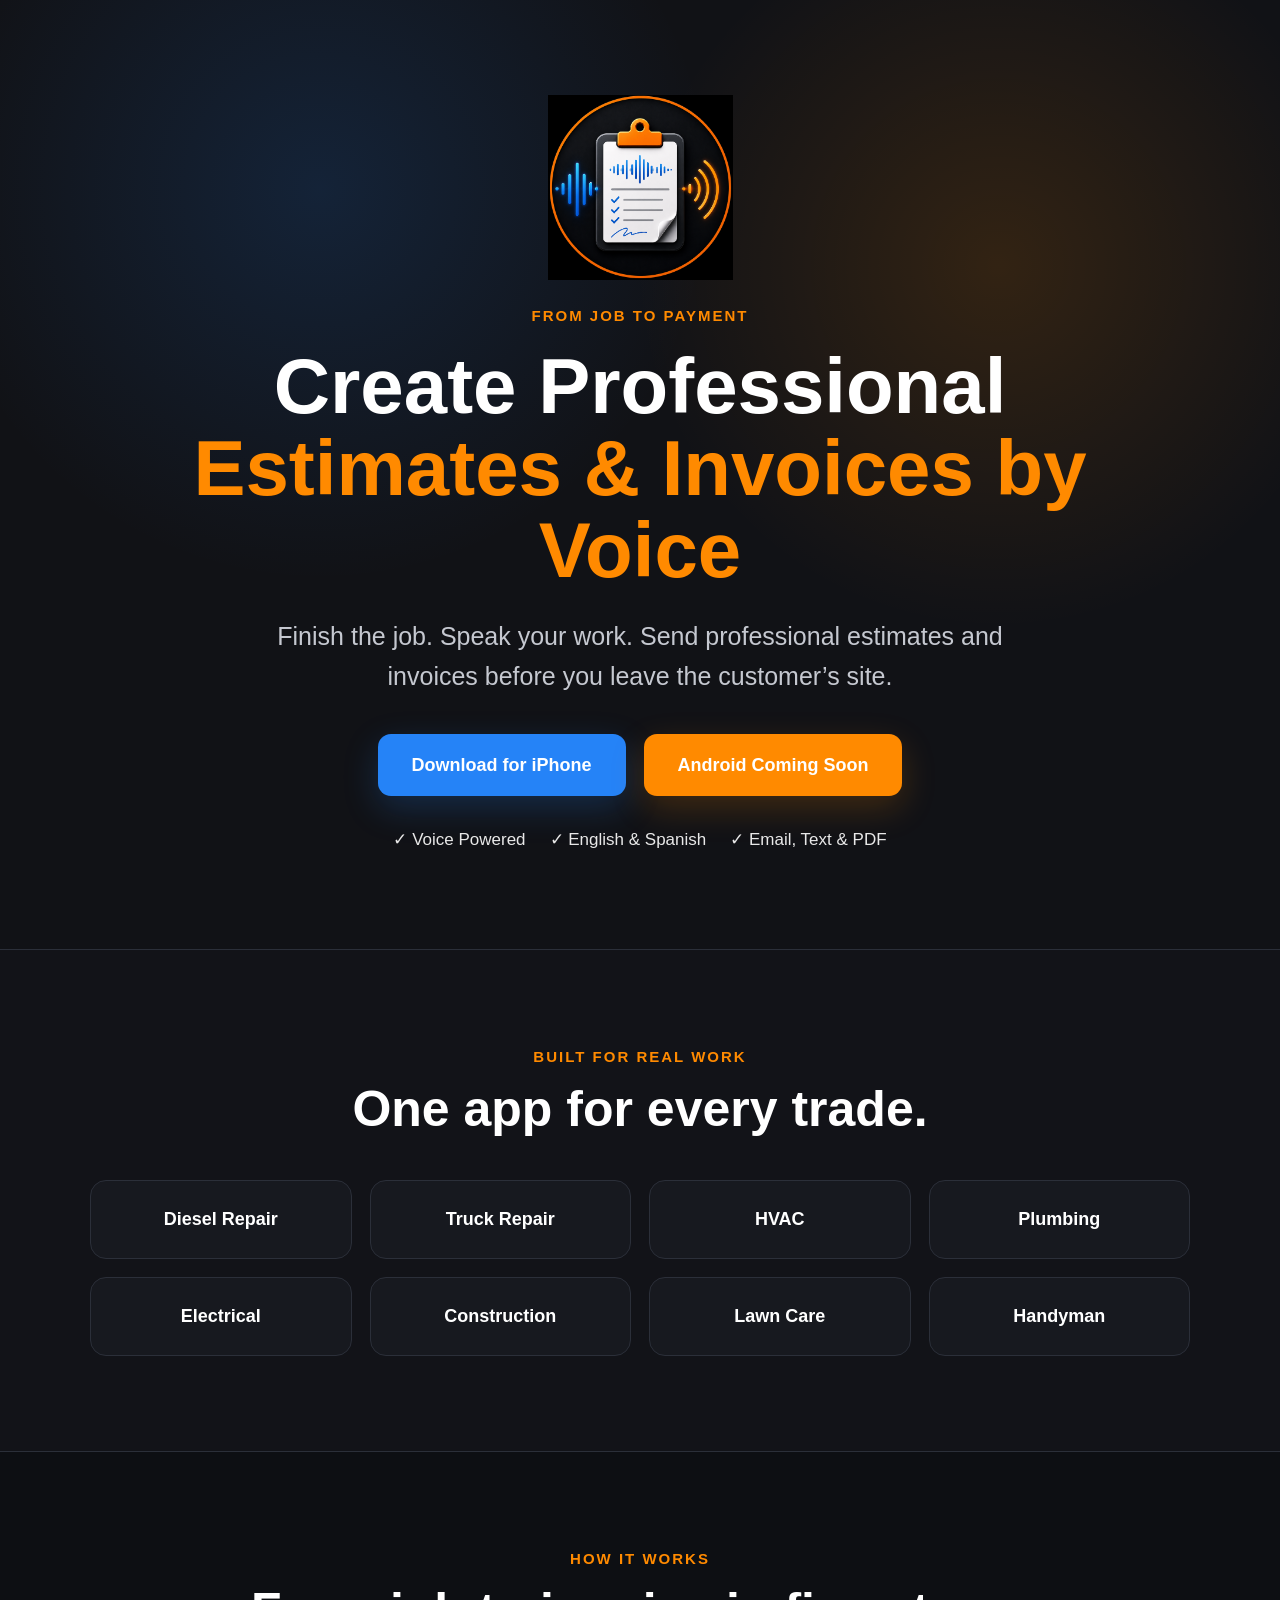
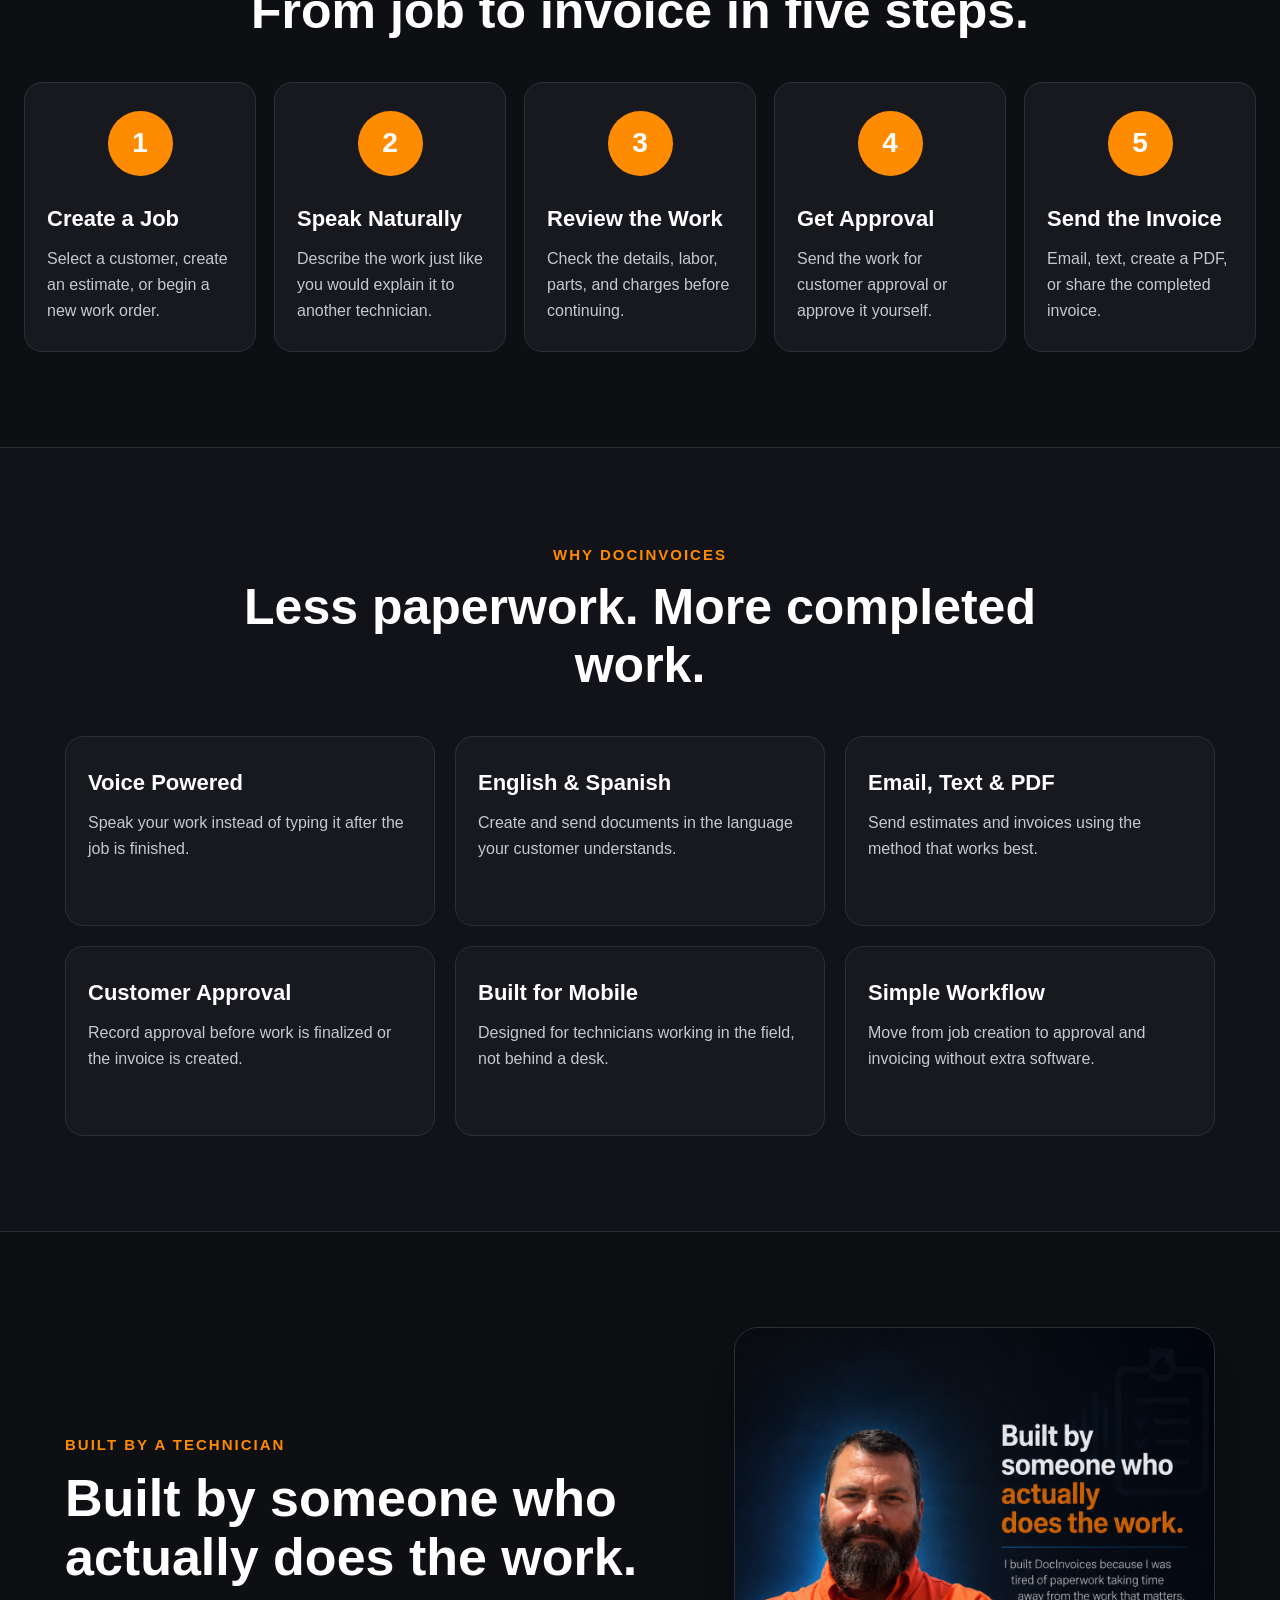
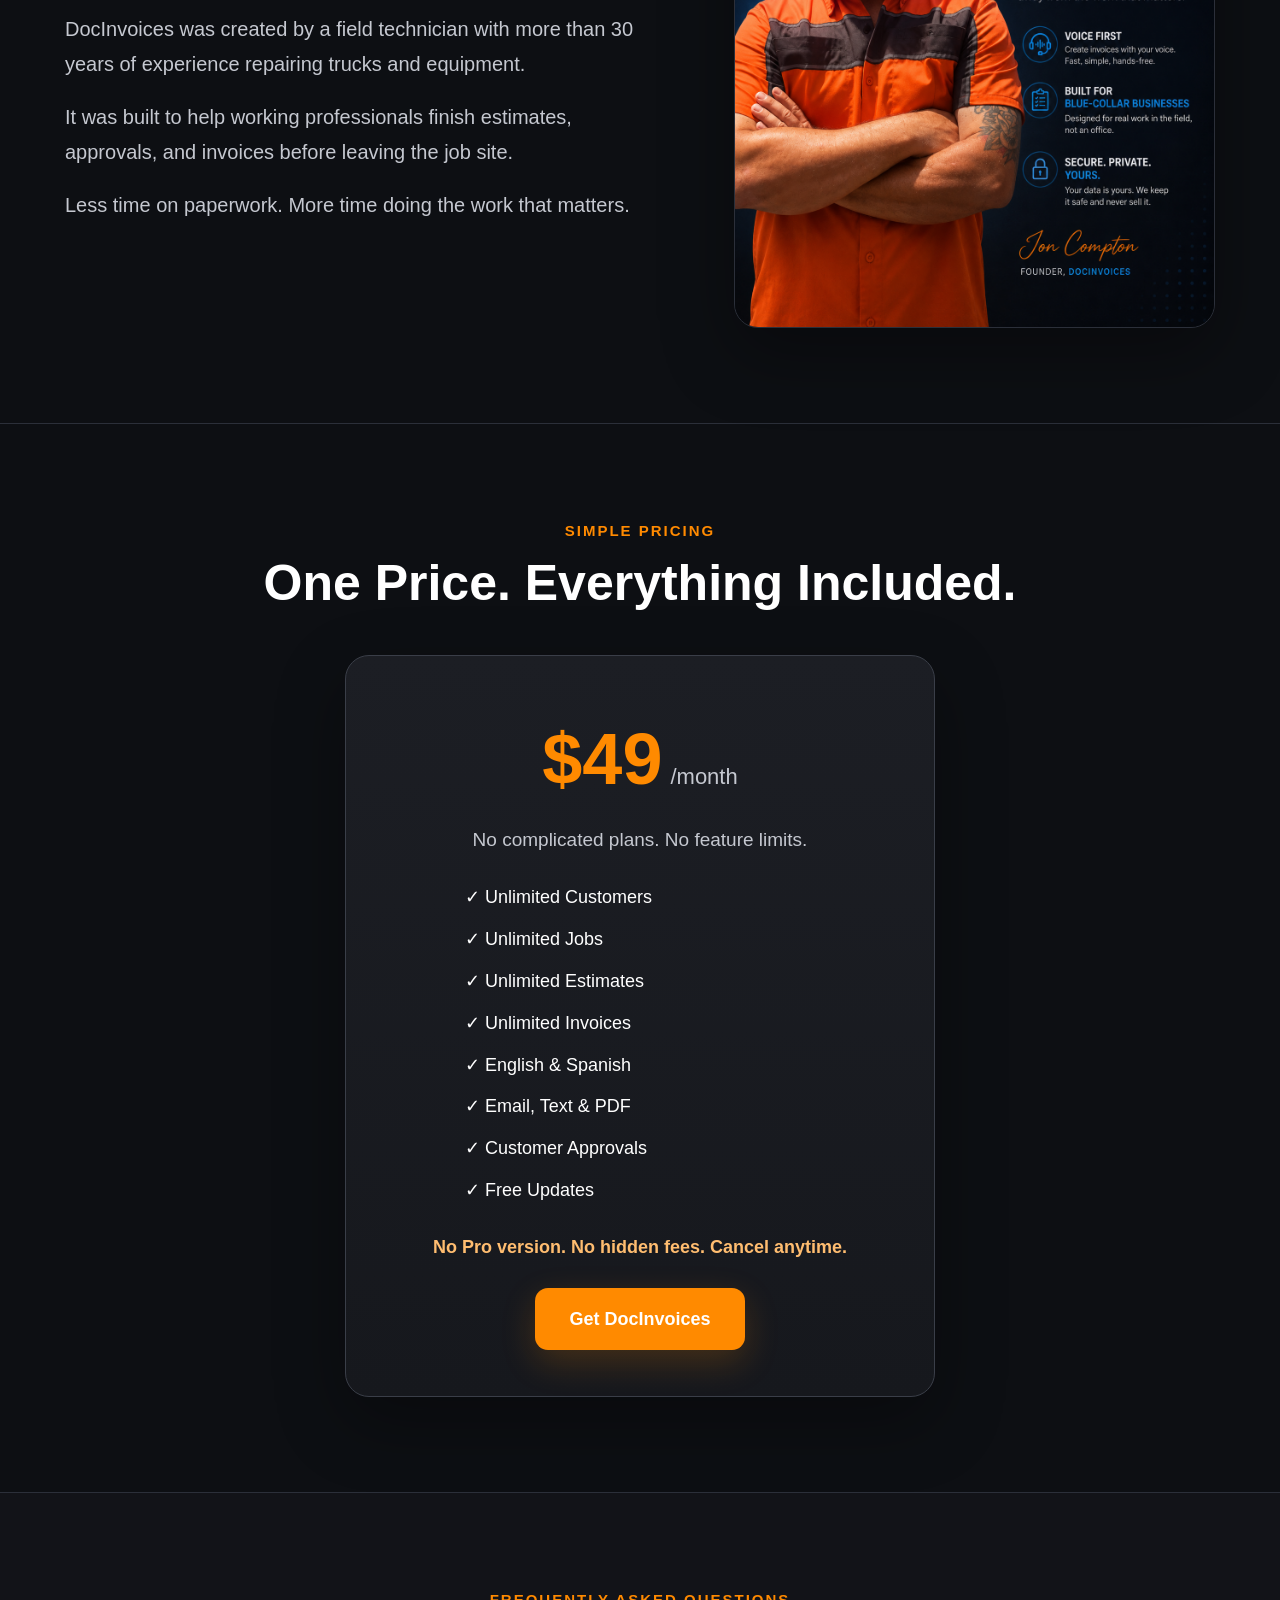
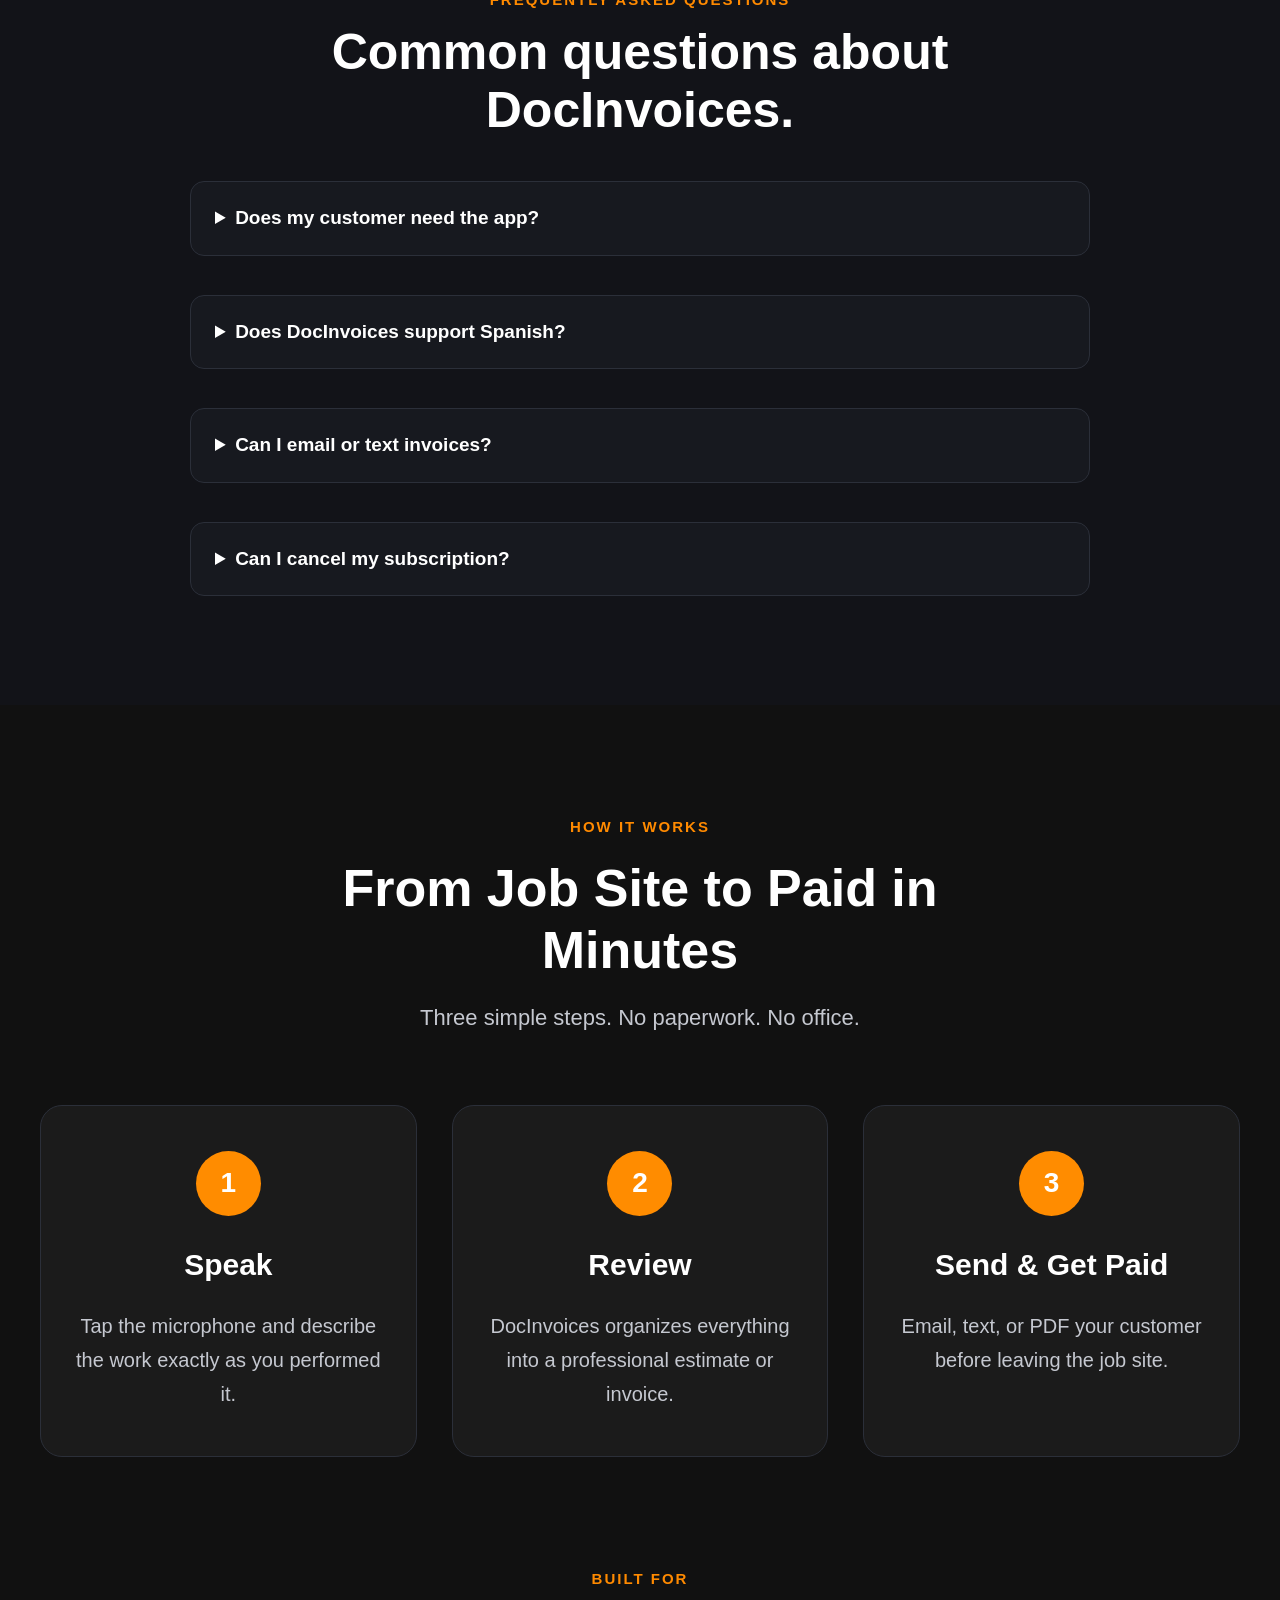
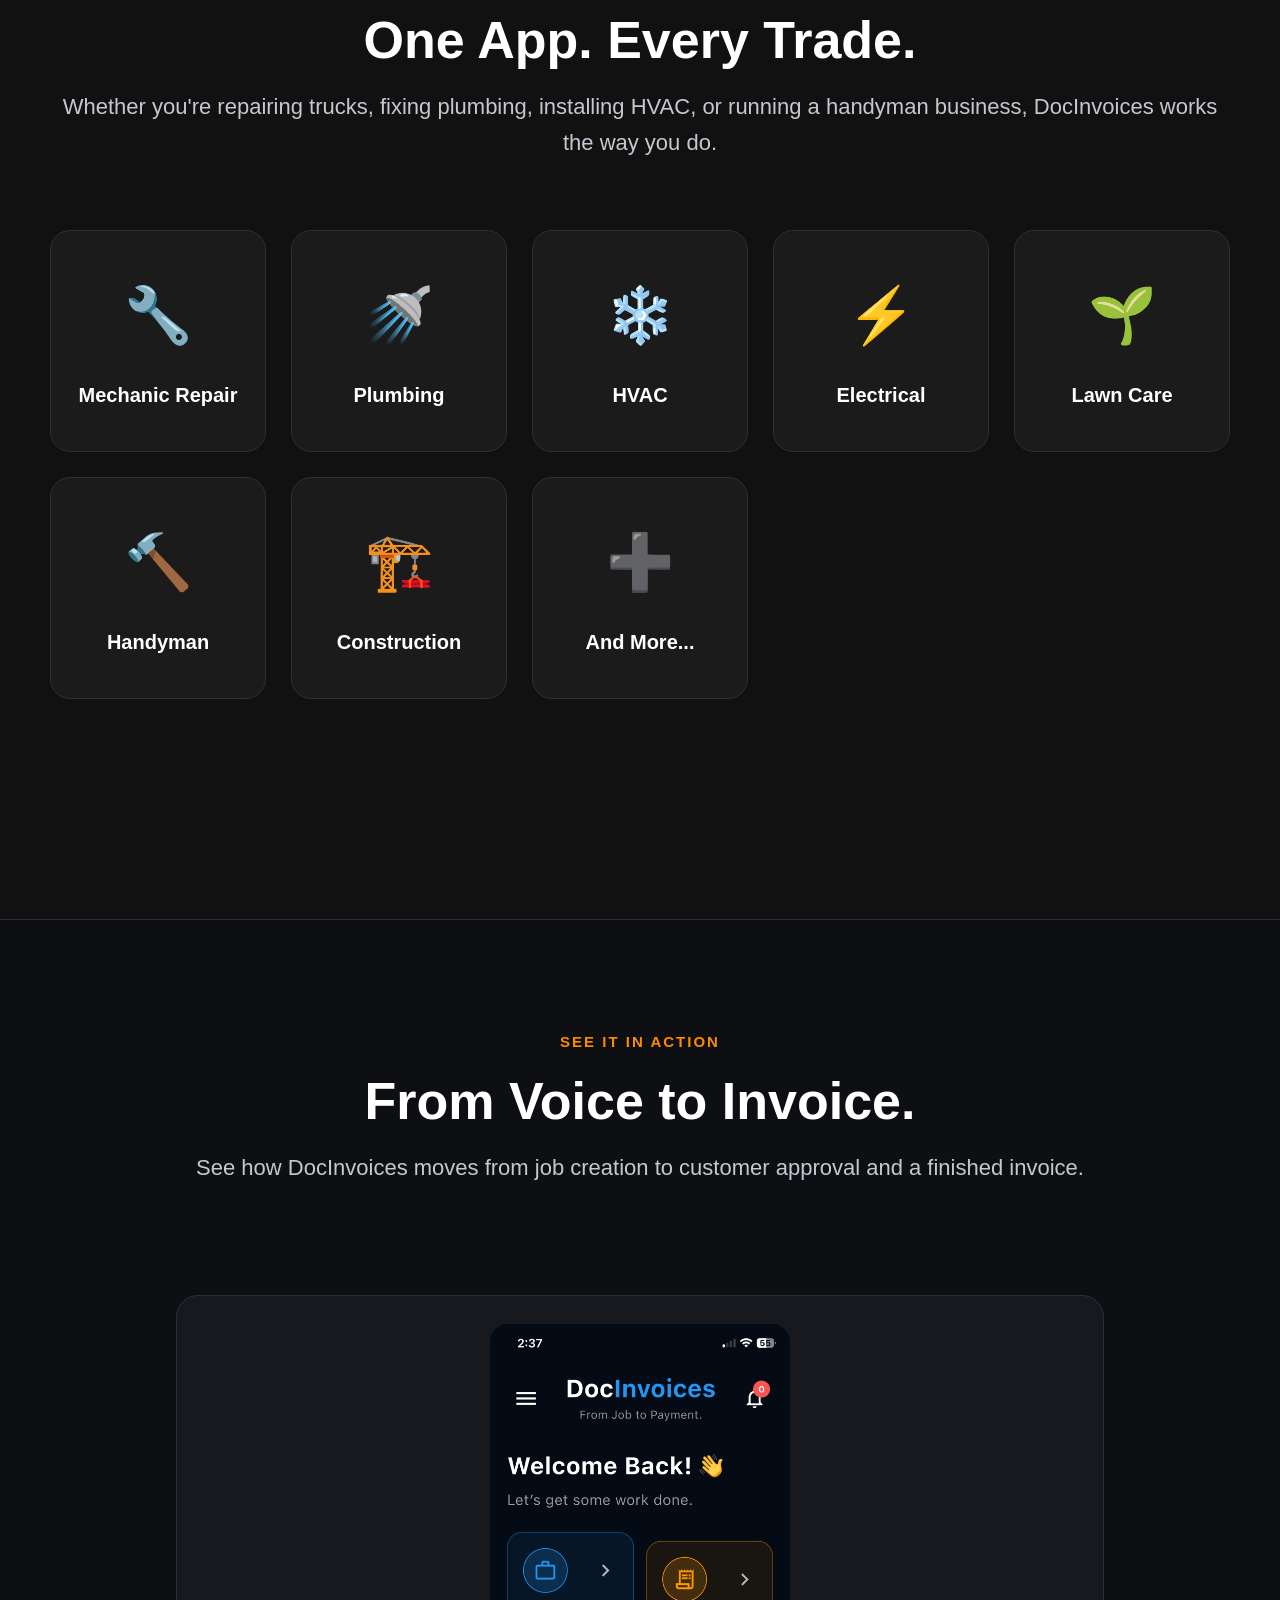
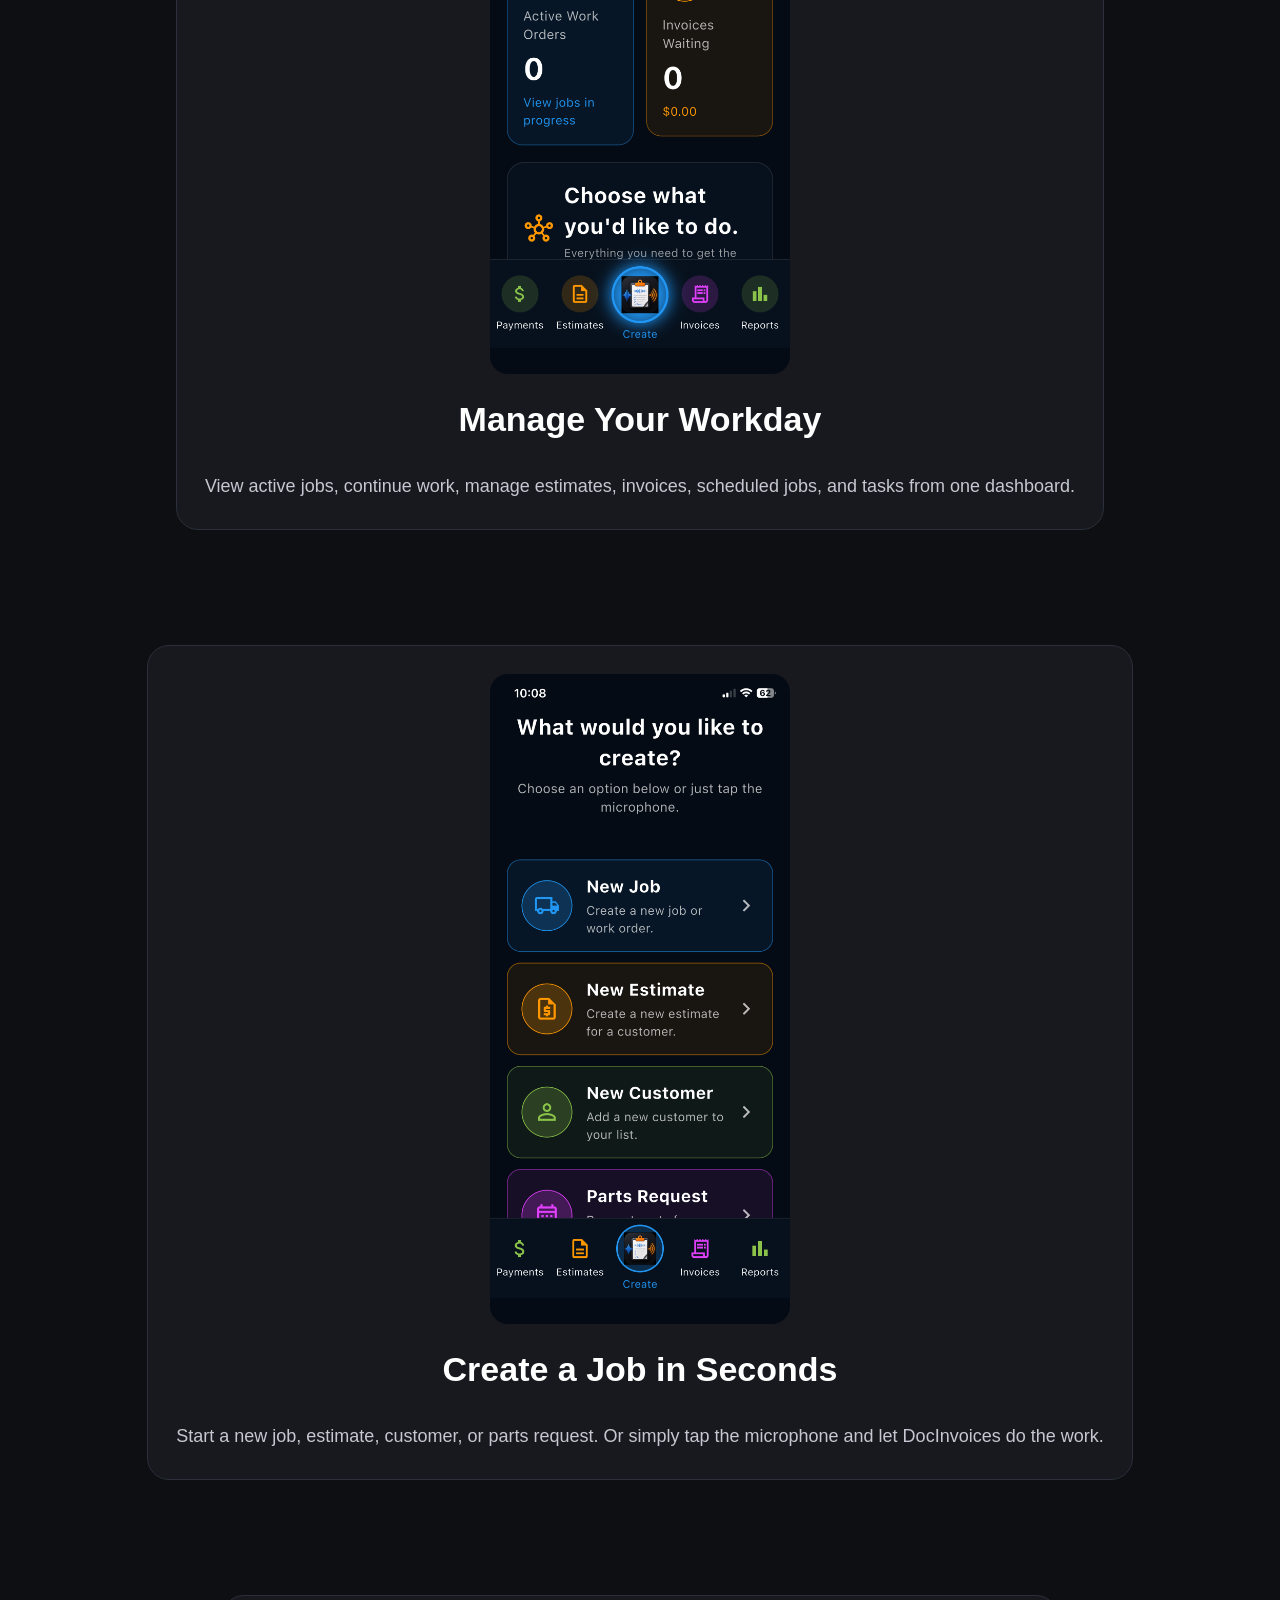
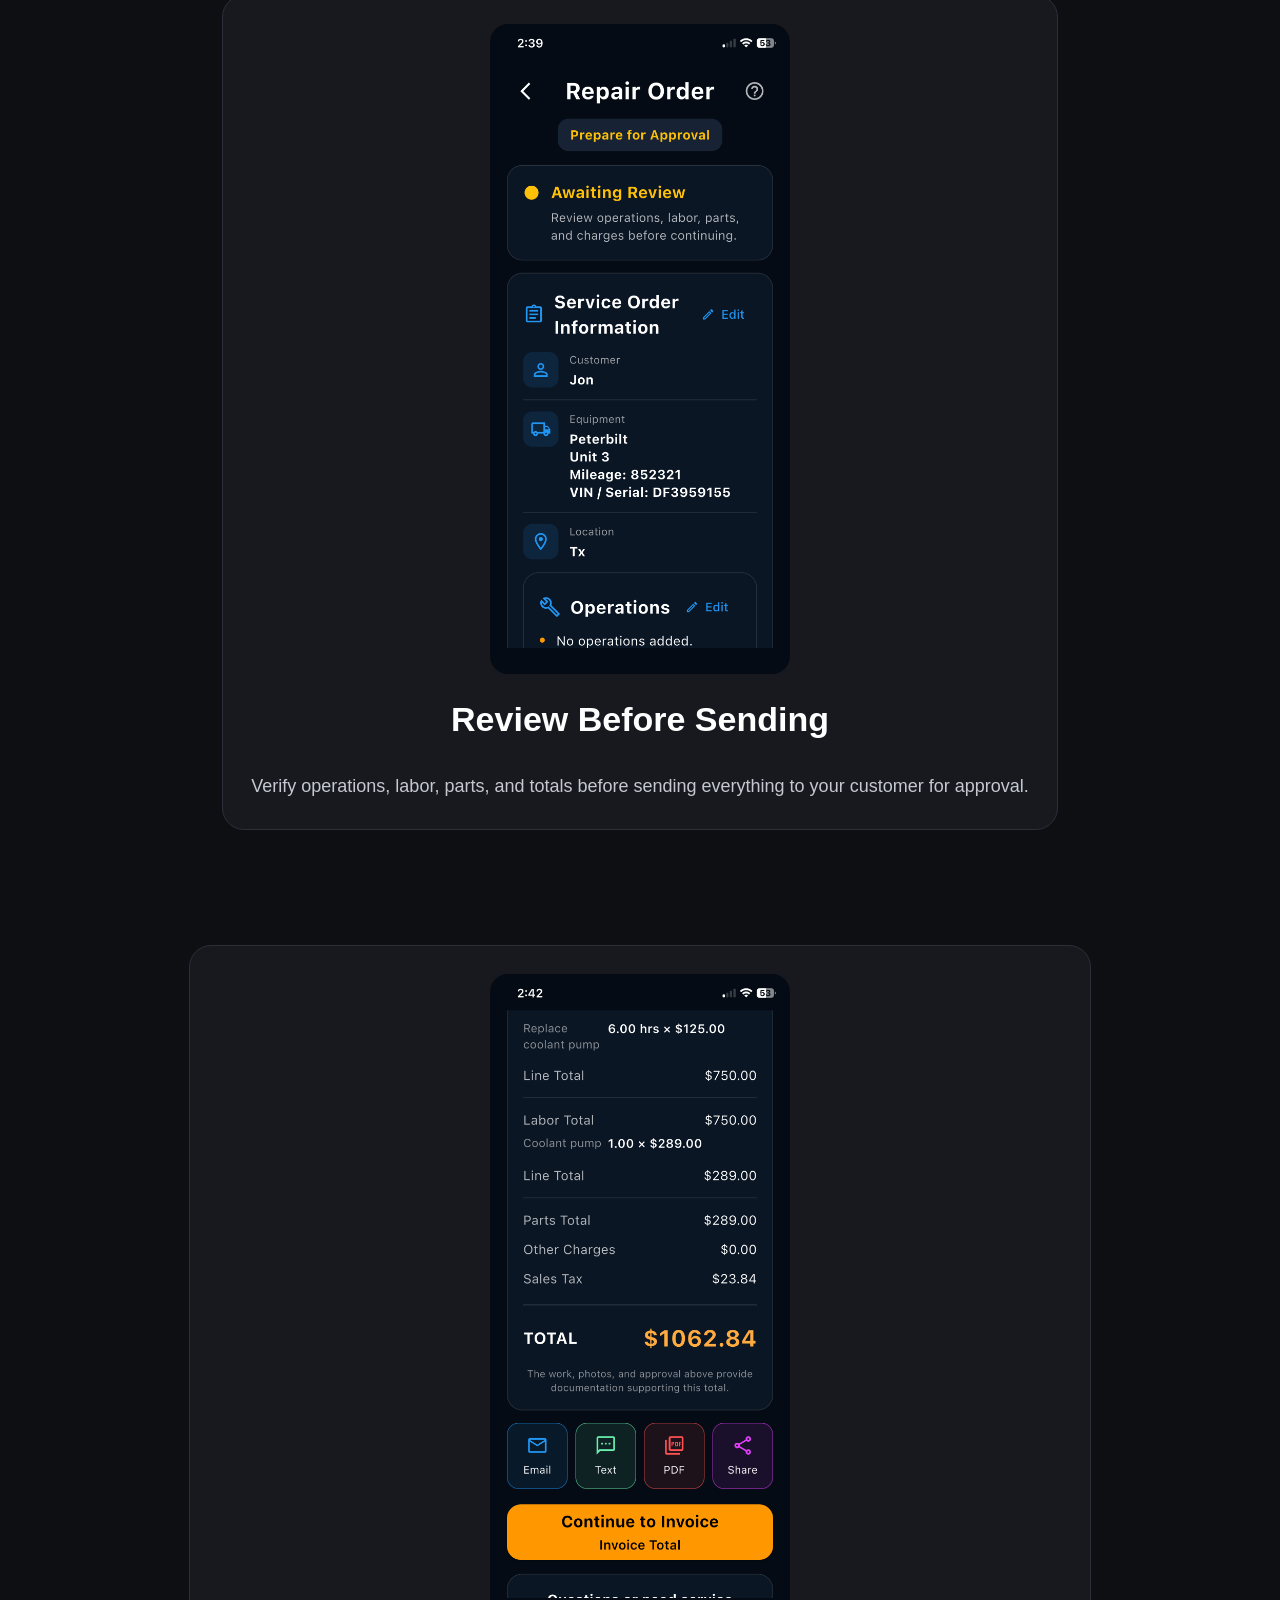
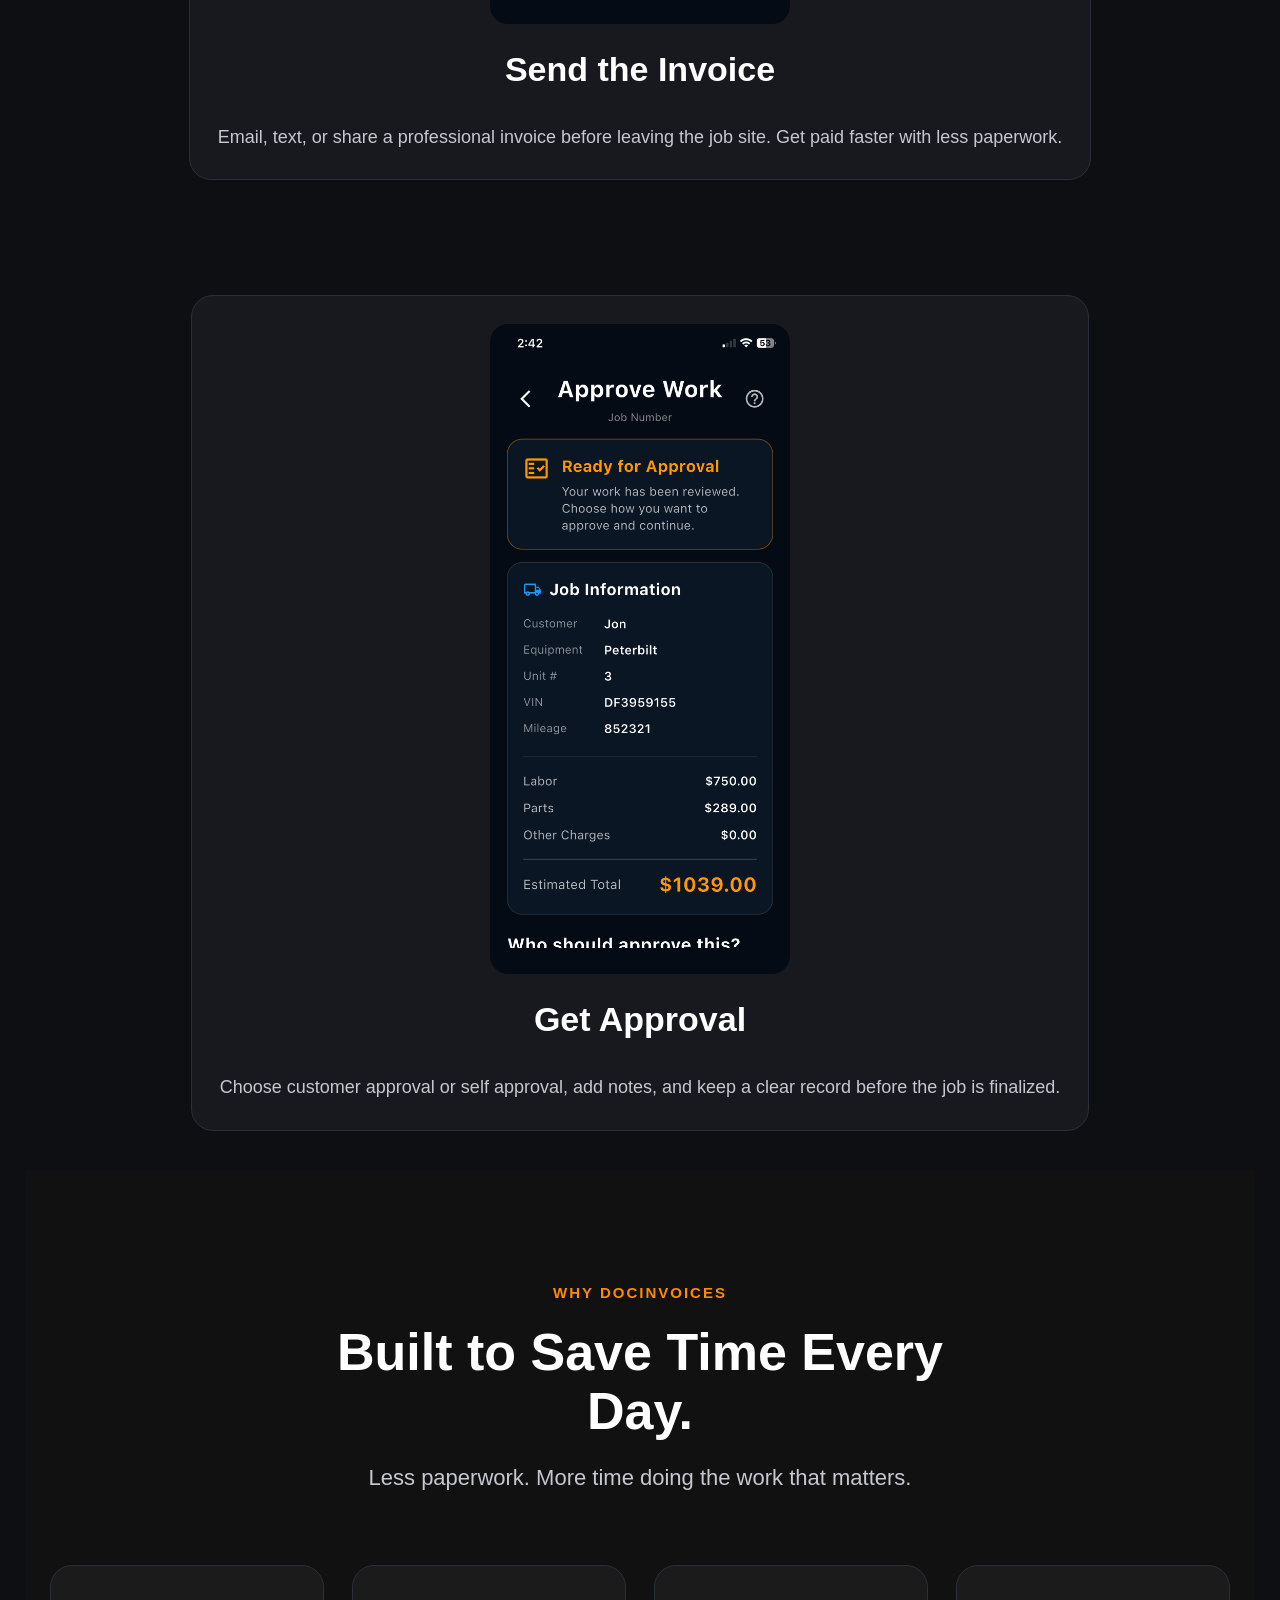
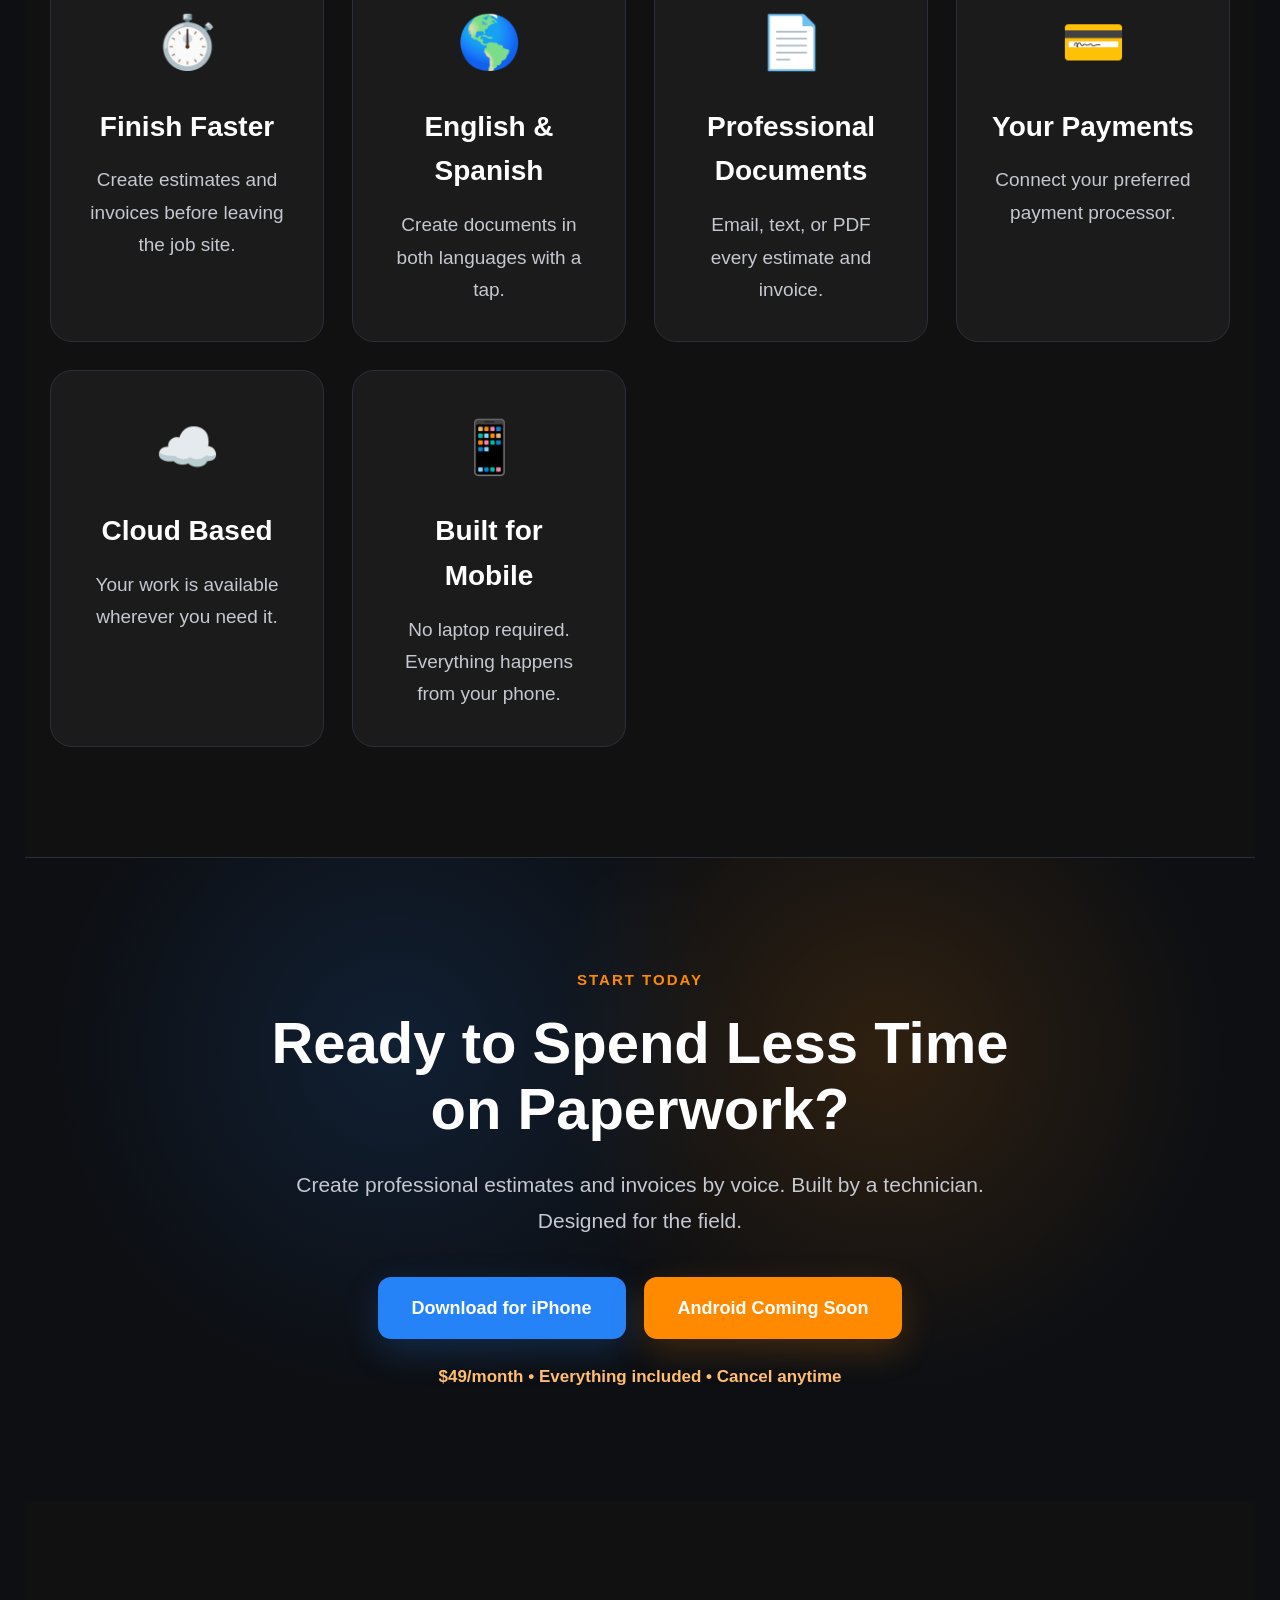
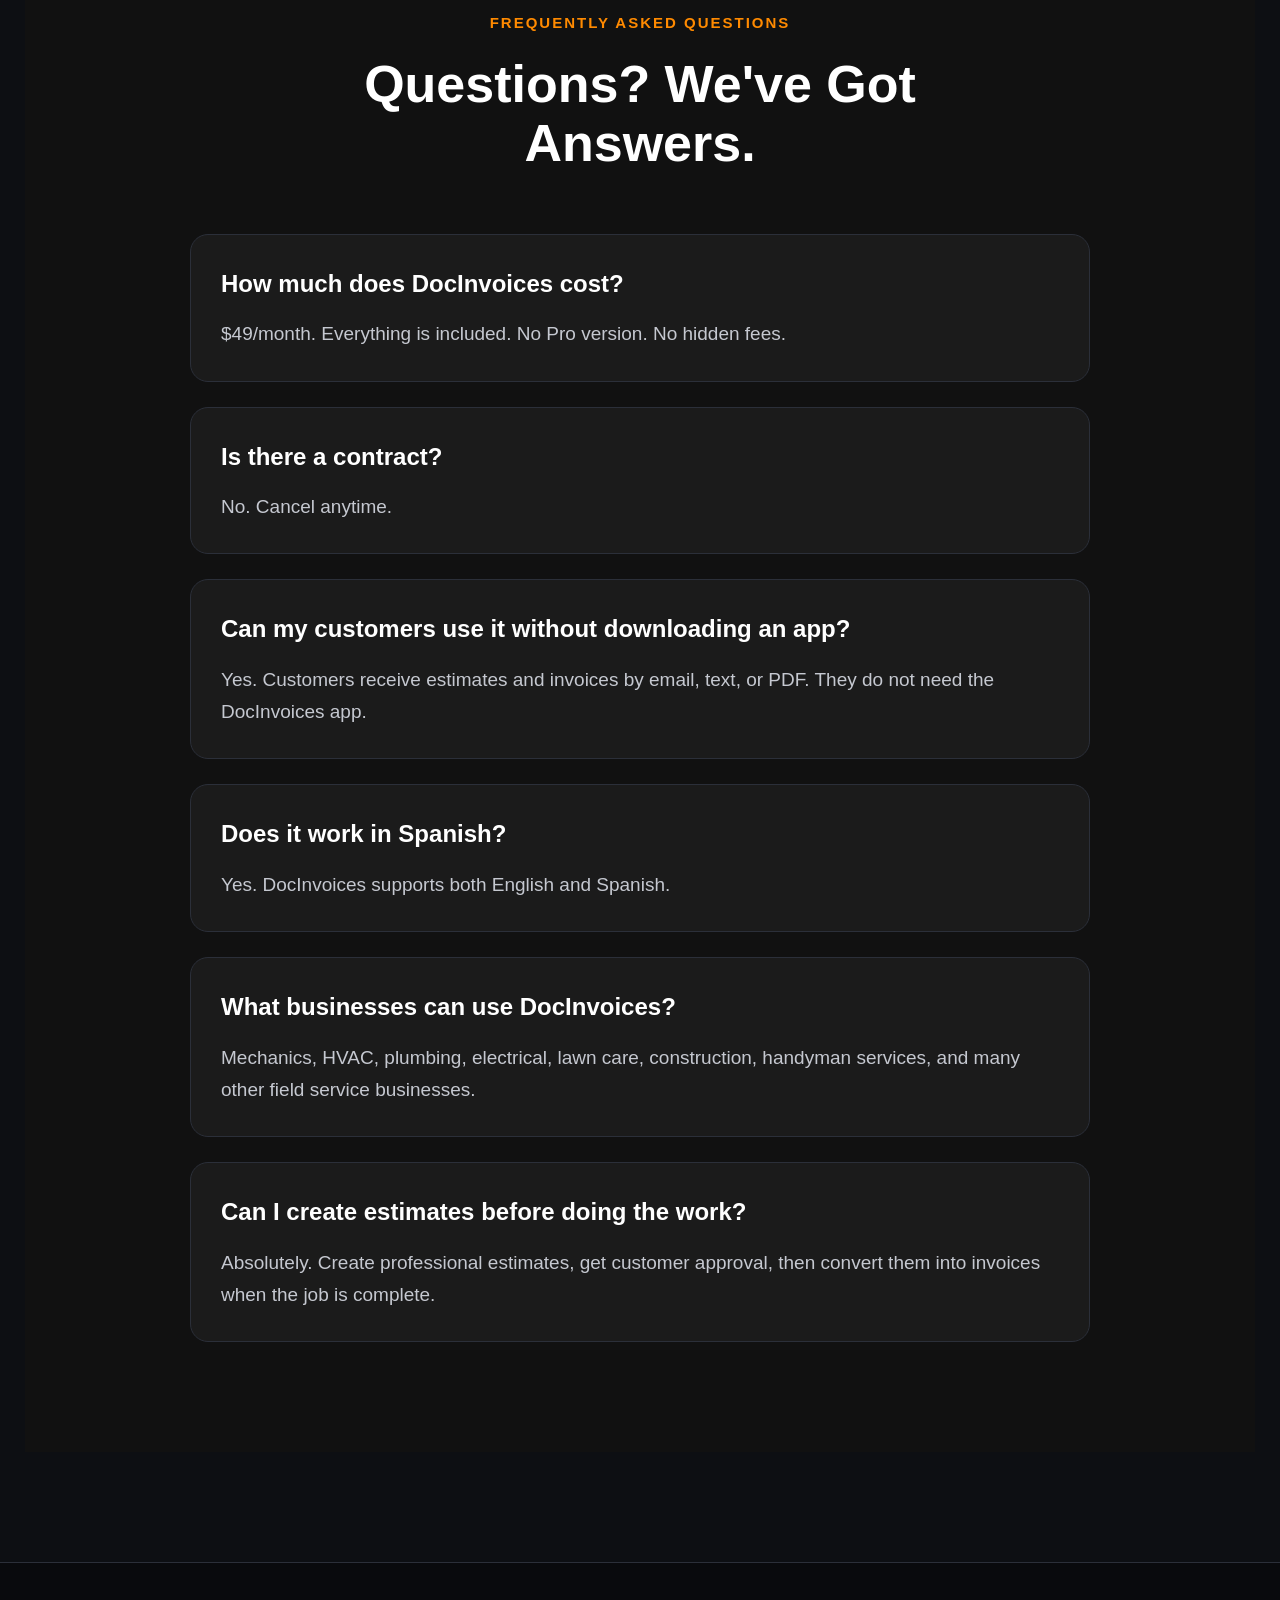
==== commit c9aac8cd: "Add App Store download links" ====
--- a/docinvoices-website/index.html
+++ b/docinvoices-website/index.html
@@ -1,653 +1,655 @@
-<!DOCTYPE html>
-<html lang="en">
-<head>
-    <meta charset="UTF-8">
-    <meta name="viewport" content="width=device-width, initial-scale=1.0">
-
-    <title>DocInvoices</title>
-
-    <meta
-        name="description"
-        content="Create professional estimates and invoices by voice with DocInvoices."
-    >
-
-    <link rel="stylesheet" href="styles.css">
-</head>
-
-<body>
-
-    <main>
-
-        <section class="top-section">
-
-            <img
-                src="logo.png"
-                alt="DocInvoices logo"
-                class="logo"
-            >
-
-            <p class="eyebrow">
-                From Job to Payment
-            </p>
-
-            <h1>
-                Create Professional
-                <span>Estimates &amp; Invoices by Voice</span>
-            </h1>
-
-            <p class="intro">
-                Finish the job. Speak your work. Send professional estimates
-                and invoices before you leave the customer’s site.
-            </p>
-
-            <div class="download-buttons">
-                <a href="#" class="button iphone-button">
-                    Download for iPhone
-                </a>
-
-                <a href="#" class="button android-button">
-                    Download for Android
-                </a>
-            </div>
-
-            <div class="top-benefits">
-                <span>✓ Voice Powered</span>
-                <span>✓ English &amp; Spanish</span>
-                <span>✓ Email, Text &amp; PDF</span>
-            </div>
-
-        </section>
-
-
-        <section class="trades-section">
-
-            <p class="section-label">
-                Built for Real Work
-            </p>
-
-            <h2>
-                One app for every trade.
-            </h2>
-
-            <div class="trade-grid">
-                <div>Diesel Repair</div>
-                <div>Truck Repair</div>
-                <div>HVAC</div>
-                <div>Plumbing</div>
-                <div>Electrical</div>
-                <div>Construction</div>
-                <div>Lawn Care</div>
-                <div>Handyman</div>
-            </div>
-
-        </section>
-
-
-        <section class="workflow-section">
-
-            <p class="section-label">
-                How It Works
-            </p>
-
-            <h2>
-                From job to invoice in five steps.
-            </h2>
-
-            <div class="workflow-grid">
-
-                <article class="workflow-card">
-                    <span class="step-number">1</span>
-                    <h3>Create a Job</h3>
-                    <p>
-                        Select a customer, create an estimate, or begin a new work order.
-                    </p>
-                </article>
-
-                <article class="workflow-card">
-                    <span class="step-number">2</span>
-                    <h3>Speak Naturally</h3>
-                    <p>
-                        Describe the work just like you would explain it to another technician.
-                    </p>
-                </article>
-
-                <article class="workflow-card">
-                    <span class="step-number">3</span>
-                    <h3>Review the Work</h3>
-                    <p>
-                        Check the details, labor, parts, and charges before continuing.
-                    </p>
-                </article>
-
-                <article class="workflow-card">
-                    <span class="step-number">4</span>
-                    <h3>Get Approval</h3>
-                    <p>
-                        Send the work for customer approval or approve it yourself.
-                    </p>
-                </article>
-
-                <article class="workflow-card">
-                    <span class="step-number">5</span>
-                    <h3>Send the Invoice</h3>
-                    <p>
-                        Email, text, create a PDF, or share the completed invoice.
-                    </p>
-                </article>
-
-            </div>
-
-        </section>
-
-
-        <section class="features-section">
-
-            <p class="section-label">
-                Why DocInvoices
-            </p>
-
-            <h2>
-                Less paperwork. More completed work.
-            </h2>
-
-            <div class="feature-grid">
-
-                <article class="feature-card">
-                    <h3>Voice Powered</h3>
-                    <p>
-                        Speak your work instead of typing it after the job is finished.
-                    </p>
-                </article>
-
-                <article class="feature-card">
-                    <h3>English &amp; Spanish</h3>
-                    <p>
-                        Create and send documents in the language your customer understands.
-                    </p>
-                </article>
-
-                <article class="feature-card">
-                    <h3>Email, Text &amp; PDF</h3>
-                    <p>
-                        Send estimates and invoices using the method that works best.
-                    </p>
-                </article>
-
-                <article class="feature-card">
-                    <h3>Customer Approval</h3>
-                    <p>
-                        Record approval before work is finalized or the invoice is created.
-                    </p>
-                </article>
-
-                <article class="feature-card">
-                    <h3>Built for Mobile</h3>
-                    <p>
-                        Designed for technicians working in the field, not behind a desk.
-                    </p>
-                </article>
-
-                <article class="feature-card">
-                    <h3>Simple Workflow</h3>
-                    <p>
-                        Move from job creation to approval and invoicing without extra software.
-                    </p>
-                </article>
-
-            </div>
-
-        </section>
-
-
-
-
-<section class="founder-section">
-
-    <div class="founder-content">
-
-        <div class="founder-text">
-
-            <p class="section-label">
-                Built by a Technician
-            </p>
-
-            <h2>
-                Built by someone who actually does the work.
-            </h2>
-
-            <p>
-                DocInvoices was created by a field technician with more than
-                30 years of experience repairing trucks and equipment.
-            </p>
-
-            <p>
-                It was built to help working professionals finish estimates,
-                approvals, and invoices before leaving the job site.
-            </p>
-
-            <p>
-               Less time on paperwork. More time doing the work that matters.
-            </p>
-
-        </div>
-
-        <div class="founder-image-wrap">
-
-            <img
-                src="founder.png"
-                alt="Founder of DocInvoices"
-                class="founder-image"
-            >
-
-        </div>
-
-
-</section>
-        <section class="pricing-section">
-
-            <p class="section-label">
-                Simple Pricing
-            </p>
-
-            <h2>
-                One Price. Everything Included.
-            </h2>
-
-            <div class="pricing-card">
-
-                <div class="price-row">
-                    <span class="price-amount">$49</span>
-                    <span class="price-period">/month</span>
-                </div>
-
-                <p class="pricing-intro">
-                    No complicated plans. No feature limits.
-                </p>
-
-                <div class="pricing-list">
-                    <span>✓ Unlimited Customers</span>
-                    <span>✓ Unlimited Jobs</span>
-                    <span>✓ Unlimited Estimates</span>
-                    <span>✓ Unlimited Invoices</span>
-                    <span>✓ English &amp; Spanish</span>
-                    <span>✓ Email, Text &amp; PDF</span>
-                    <span>✓ Customer Approvals</span>
-                    <span>✓ Free Updates</span>
-                </div>
-
-                <p class="pricing-note">
-                    No Pro version. No hidden fees. Cancel anytime.
-                </p>
-
-                <a href="#" class="button pricing-button">
-                    Start Free Beta
-                </a>
-
-            </div>
-
-        </section>
-
-
-        <section class="faq-section">
-
-            <p class="section-label">
-                Frequently Asked Questions
-            </p>
-
-            <h2>
-                Common questions about DocInvoices.
-            </h2>
-
-            <div class="faq-list">
-
-                <details>
-                    <summary>Does my customer need the app?</summary>
-                    <p>
-                        No. Customers can receive estimates, invoices, PDFs,
-                        messages, and approval requests without installing DocInvoices.
-                    </p>
-                </details>
-
-                <details>
-                    <summary>Does DocInvoices support Spanish?</summary>
-                    <p>
-                        Yes. DocInvoices supports English and Spanish workflows.
-                    </p>
-                </details>
-
-                <details>
-                    <summary>Can I email or text invoices?</summary>
-                    <p>
-                        Yes. Documents can be emailed, texted, shared, or created as PDFs.
-                    </p>
-                </details>
-
-                <details>
-                    <summary>Can I cancel my subscription?</summary>
-                    <p>
-                        Yes. The subscription may be canceled at any time.
-                    </p>
-                </details>
-
-            </div>
-
-        </section>
-
-    </main>
-
-<section class="how-it-works">
-
-    <p class="section-label">
-        HOW IT WORKS
-    </p>
-
-    <h2>
-                            From Job Site to Paid in Minutes
-    </h2>
-
-    <p class="section-subtitle">
-        Three simple steps. No paperwork. No office.
-    </p>
-
-    <div class="steps">
-
-        <div class="step-card">
-            <div class="step-number">1</div>
-
-            <h3>Speak</h3>
-
-            <p>
-                Tap the microphone and describe the work exactly as you performed it.
-            </p>
-        </div>
-
-        <div class="step-card">
-            <div class="step-number">2</div>
-
-            <h3>Review</h3>
-
-            <p>
-                DocInvoices organizes everything into a professional estimate or invoice.
-            </p>
-        </div>
-
-        <div class="step-card">
-            <div class="step-number">3</div>
-
-            <h3>Send & Get Paid</h3>
-
-            <p>
-                Email, text, or PDF your customer before leaving the job site.
-            </p>
-        </div>
-
-    </div>
-<section class="industries">
-
-    <p class="section-label">BUILT FOR</p>
-
-    <h2>One App. Every Trade.</h2>
-
-    <p class="section-subtitle">
-        Whether you're repairing trucks, fixing plumbing, installing HVAC,
-        or running a handyman business, DocInvoices works the way you do.
-    </p>
-
-    <div class="industry-grid">
-
-        <div class="industry-card">
-            🔧
-            <span>Mechanic Repair</span>
-        </div>
-
-        <div class="industry-card">
-            🚿
-            <span>Plumbing</span>
-        </div>
-
-        <div class="industry-card">
-            ❄️
-            <span>HVAC</span>
-        </div>
-
-        <div class="industry-card">
-            ⚡
-            <span>Electrical</span>
-        </div>
-
-        <div class="industry-card">
-            🌱
-            <span>Lawn Care</span>
-        </div>
-
-        <div class="industry-card">
-            🔨
-            <span>Handyman</span>
-        </div>
-
-        <div class="industry-card">
-            🏗️
-            <span>Construction</span>
-        </div>
-
-        <div class="industry-card">
-            ➕
-            <span>And More...</span>
-        </div>
-
-    </div>
-
-</section>
-
-
-</section>
-<section class="app-preview">
-
-    <p class="section-label">SEE IT IN ACTION</p>
-
-    <h2>From Voice to Invoice.</h2>
-
-    <p class="section-subtitle">
-        See how DocInvoices moves from job creation to customer approval and a finished invoice.
-    </p>
-
-    <div class="preview-grid">
-
-        <article class="preview-card">
-    <img src="dashboard.png" alt="DocInvoices dashboard">
-
-    <h3>Manage Your Workday</h3>
-
-    <p>
-        View active jobs, continue work, manage estimates,
-        invoices, scheduled jobs, and tasks from one dashboard.
-    </p>
-</article>
-
-        <article class="preview-card">
-    <img src="create.png" alt="Create a new service order">
-
-    <h3>Create a Job in Seconds</h3>
-
-    <p>
-        Start a new job, estimate, customer, or parts request.
-        Or simply tap the microphone and let DocInvoices do the work.
-    </p>
-</article>
-
-        <article class="preview-card">
-    <img src="prepareforapproval.png" alt="Review work before approval">
-
-    <h3>Review Before Sending</h3>
-
-    <p>
-        Verify operations, labor, parts, and totals before sending
-        everything to your customer for approval.
-    </p>
-</article>
-<article class="preview-card">
-    <img src="invoice-summary.png" alt="Professional invoice summary">
-
-    <h3>Send the Invoice</h3>
-
-    <p>
-        Email, text, or share a professional invoice before leaving the job site.
-        Get paid faster with less paperwork.
-    </p>
-</article>
-        <article class="preview-card">
-    <img src="approvework.png" alt="Customer approval options">
-
-    <h3>Get Approval</h3>
-
-    <p>
-        Choose customer approval or self approval, add notes,
-        and keep a clear record before the job is finalized.
-    </p>
-</article>
-
-    </div>
-<section class="why-docinvoices">
-
-    <p class="section-label">
-        WHY DOCINVOICES
-    </p>
-
-    <h2>
-        Built to Save Time Every Day.
-    </h2>
-
-    <p class="section-subtitle">
-        Less paperwork. More time doing the work that matters.
-    </p>
-
-    <div class="benefit-grid">
-
-        <div class="benefit-card">
-            ⏱️
-            <h3>Finish Faster</h3>
-            <p>Create estimates and invoices before leaving the job site.</p>
-        </div>
-
-        <div class="benefit-card">
-            🌎
-            <h3>English & Spanish</h3>
-            <p>Create documents in both languages with a tap.</p>
-        </div>
-
-        <div class="benefit-card">
-            📄
-            <h3>Professional Documents</h3>
-            <p>Email, text, or PDF every estimate and invoice.</p>
-        </div>
-
-        <div class="benefit-card">
-            💳
-            <h3>Your Payments</h3>
-            <p>Connect your preferred payment processor.</p>
-        </div>
-
-        <div class="benefit-card">
-            ☁️
-            <h3>Cloud Based</h3>
-            <p>Your work is available wherever you need it.</p>
-        </div>
-
-        <div class="benefit-card">
-            📱
-            <h3>Built for Mobile</h3>
-            <p>No laptop required. Everything happens from your phone.</p>
-        </div>
-
-    </div>
-
-</section>
-<section class="final-cta">
-
-    <p class="section-label">
-        START TODAY
-    </p>
-
-    <h2>
-        Ready to Spend Less Time on Paperwork?
-    </h2>
-
-    <p>
-        Create professional estimates and invoices by voice.
-        Built by a technician. Designed for the field.
-    </p>
-
-    <div class="download-buttons">
-        <a href="#" class="button iphone-button">
-            Download for iPhone
-        </a>
-
-        <a href="#" class="button android-button">
-            Download for Android
-        </a>
-    </div>
-
-    <p class="cta-note">
-        $49/month • Everything included • Cancel anytime
-    </p>
-
-</section>
-<section class="faq">
-
-    <p class="section-label">FREQUENTLY ASKED QUESTIONS</p>
-
-    <h2>Questions? We've Got Answers.</h2>
-
-    <div class="faq-list">
-
-        <div class="faq-item">
-            <h3>How much does DocInvoices cost?</h3>
-            <p>$49/month. Everything is included. No Pro version. No hidden fees.</p>
-        </div>
-
-        <div class="faq-item">
-            <h3>Is there a contract?</h3>
-            <p>No. Cancel anytime.</p>
-        </div>
-
-        <div class="faq-item">
-            <h3>Can my customers use it without downloading an app?</h3>
-            <p>Yes. Customers receive estimates and invoices by email, text, or PDF. They do not need the DocInvoices app.</p>
-        </div>
-
-        <div class="faq-item">
-            <h3>Does it work in Spanish?</h3>
-            <p>Yes. DocInvoices supports both English and Spanish.</p>
-        </div>
-
-        <div class="faq-item">
-            <h3>What businesses can use DocInvoices?</h3>
-            <p>Mechanics, HVAC, plumbing, electrical, lawn care, construction, handyman services, and many other field service businesses.</p>
-        </div>
-
-        <div class="faq-item">
-            <h3>Can I create estimates before doing the work?</h3>
-            <p>Absolutely. Create professional estimates, get customer approval, then convert them into invoices when the job is complete.</p>
-        </div>
-
-    </div>
-
-</section>
-</section>
-    <footer>
-
-        <div class="footer-links">
-            <a href="privacy.html">Privacy</a>
-            <a href="terms.html">Terms</a>
-            <a href="support.html">Support</a>
-            <a href="delete-account.html">Delete Account</a>
-        </div>
-
-        <p>
-            © 2026 DocInvoices
-        </p>
-
-    </footer>
-
-</body>
-</html>
+<!DOCTYPE html>
+<html lang="en">
+<head>
+    <meta charset="UTF-8">
+    <meta name="viewport" content="width=device-width, initial-scale=1.0">
+
+    <title>DocInvoices</title>
+
+    <meta
+        name="description"
+        content="Create professional estimates and invoices by voice with DocInvoices."
+    >
+
+    <link rel="stylesheet" href="styles.css">
+</head>
+
+<body>
+
+    <main>
+
+        <section class="top-section">
+
+            <img
+                src="logo.png"
+                alt="DocInvoices logo"
+                class="logo"
+            >
+
+            <p class="eyebrow">
+                From Job to Payment
+            </p>
+
+            <h1>
+                Create Professional
+                <span>Estimates &amp; Invoices by Voice</span>
+            </h1>
+
+            <p class="intro">
+                Finish the job. Speak your work. Send professional estimates
+                and invoices before you leave the customer’s site.
+            </p>
+
+            <div class="download-buttons">
+    <a href="https://apps.apple.com/app/docinvoices/id6791276998"
+       class="button iphone-button">
+        Download for iPhone
+    </a>
+
+    <a href="#" class="button android-button">
+        Android Coming Soon
+    </a>
+</div>
+
+            <div class="top-benefits">
+                <span>✓ Voice Powered</span>
+                <span>✓ English &amp; Spanish</span>
+                <span>✓ Email, Text &amp; PDF</span>
+            </div>
+
+        </section>
+
+
+        <section class="trades-section">
+
+            <p class="section-label">
+                Built for Real Work
+            </p>
+
+            <h2>
+                One app for every trade.
+            </h2>
+
+            <div class="trade-grid">
+                <div>Diesel Repair</div>
+                <div>Truck Repair</div>
+                <div>HVAC</div>
+                <div>Plumbing</div>
+                <div>Electrical</div>
+                <div>Construction</div>
+                <div>Lawn Care</div>
+                <div>Handyman</div>
+            </div>
+
+        </section>
+
+
+        <section class="workflow-section">
+
+            <p class="section-label">
+                How It Works
+            </p>
+
+            <h2>
+                From job to invoice in five steps.
+            </h2>
+
+            <div class="workflow-grid">
+
+                <article class="workflow-card">
+                    <span class="step-number">1</span>
+                    <h3>Create a Job</h3>
+                    <p>
+                        Select a customer, create an estimate, or begin a new work order.
+                    </p>
+                </article>
+
+                <article class="workflow-card">
+                    <span class="step-number">2</span>
+                    <h3>Speak Naturally</h3>
+                    <p>
+                        Describe the work just like you would explain it to another technician.
+                    </p>
+                </article>
+
+                <article class="workflow-card">
+                    <span class="step-number">3</span>
+                    <h3>Review the Work</h3>
+                    <p>
+                        Check the details, labor, parts, and charges before continuing.
+                    </p>
+                </article>
+
+                <article class="workflow-card">
+                    <span class="step-number">4</span>
+                    <h3>Get Approval</h3>
+                    <p>
+                        Send the work for customer approval or approve it yourself.
+                    </p>
+                </article>
+
+                <article class="workflow-card">
+                    <span class="step-number">5</span>
+                    <h3>Send the Invoice</h3>
+                    <p>
+                        Email, text, create a PDF, or share the completed invoice.
+                    </p>
+                </article>
+
+            </div>
+
+        </section>
+
+
+        <section class="features-section">
+
+            <p class="section-label">
+                Why DocInvoices
+            </p>
+
+            <h2>
+                Less paperwork. More completed work.
+            </h2>
+
+            <div class="feature-grid">
+
+                <article class="feature-card">
+                    <h3>Voice Powered</h3>
+                    <p>
+                        Speak your work instead of typing it after the job is finished.
+                    </p>
+                </article>
+
+                <article class="feature-card">
+                    <h3>English &amp; Spanish</h3>
+                    <p>
+                        Create and send documents in the language your customer understands.
+                    </p>
+                </article>
+
+                <article class="feature-card">
+                    <h3>Email, Text &amp; PDF</h3>
+                    <p>
+                        Send estimates and invoices using the method that works best.
+                    </p>
+                </article>
+
+                <article class="feature-card">
+                    <h3>Customer Approval</h3>
+                    <p>
+                        Record approval before work is finalized or the invoice is created.
+                    </p>
+                </article>
+
+                <article class="feature-card">
+                    <h3>Built for Mobile</h3>
+                    <p>
+                        Designed for technicians working in the field, not behind a desk.
+                    </p>
+                </article>
+
+                <article class="feature-card">
+                    <h3>Simple Workflow</h3>
+                    <p>
+                        Move from job creation to approval and invoicing without extra software.
+                    </p>
+                </article>
+
+            </div>
+
+        </section>
+
+
+
+
+<section class="founder-section">
+
+    <div class="founder-content">
+
+        <div class="founder-text">
+
+            <p class="section-label">
+                Built by a Technician
+            </p>
+
+            <h2>
+                Built by someone who actually does the work.
+            </h2>
+
+            <p>
+                DocInvoices was created by a field technician with more than
+                30 years of experience repairing trucks and equipment.
+            </p>
+
+            <p>
+                It was built to help working professionals finish estimates,
+                approvals, and invoices before leaving the job site.
+            </p>
+
+            <p>
+               Less time on paperwork. More time doing the work that matters.
+            </p>
+
+        </div>
+
+        <div class="founder-image-wrap">
+
+            <img
+                src="founder.png"
+                alt="Founder of DocInvoices"
+                class="founder-image"
+            >
+
+        </div>
+
+
+</section>
+        <section class="pricing-section">
+
+            <p class="section-label">
+                Simple Pricing
+            </p>
+
+            <h2>
+                One Price. Everything Included.
+            </h2>
+
+            <div class="pricing-card">
+
+                <div class="price-row">
+                    <span class="price-amount">$49</span>
+                    <span class="price-period">/month</span>
+                </div>
+
+                <p class="pricing-intro">
+                    No complicated plans. No feature limits.
+                </p>
+
+                <div class="pricing-list">
+                    <span>✓ Unlimited Customers</span>
+                    <span>✓ Unlimited Jobs</span>
+                    <span>✓ Unlimited Estimates</span>
+                    <span>✓ Unlimited Invoices</span>
+                    <span>✓ English &amp; Spanish</span>
+                    <span>✓ Email, Text &amp; PDF</span>
+                    <span>✓ Customer Approvals</span>
+                    <span>✓ Free Updates</span>
+                </div>
+
+                <p class="pricing-note">
+                    No Pro version. No hidden fees. Cancel anytime.
+                </p>
+
+                <a href="https://apps.apple.com/app/docinvoices/id6791276998" class="button pricing-button">
+    Get DocInvoices
+                </a>
+
+            </div>
+
+        </section>
+
+
+        <section class="faq-section">
+
+            <p class="section-label">
+                Frequently Asked Questions
+            </p>
+
+            <h2>
+                Common questions about DocInvoices.
+            </h2>
+
+            <div class="faq-list">
+
+                <details>
+                    <summary>Does my customer need the app?</summary>
+                    <p>
+                        No. Customers can receive estimates, invoices, PDFs,
+                        messages, and approval requests without installing DocInvoices.
+                    </p>
+                </details>
+
+                <details>
+                    <summary>Does DocInvoices support Spanish?</summary>
+                    <p>
+                        Yes. DocInvoices supports English and Spanish workflows.
+                    </p>
+                </details>
+
+                <details>
+                    <summary>Can I email or text invoices?</summary>
+                    <p>
+                        Yes. Documents can be emailed, texted, shared, or created as PDFs.
+                    </p>
+                </details>
+
+                <details>
+                    <summary>Can I cancel my subscription?</summary>
+                    <p>
+                        Yes. The subscription may be canceled at any time.
+                    </p>
+                </details>
+
+            </div>
+
+        </section>
+
+    </main>
+
+<section class="how-it-works">
+
+    <p class="section-label">
+        HOW IT WORKS
+    </p>
+
+    <h2>
+                            From Job Site to Paid in Minutes
+    </h2>
+
+    <p class="section-subtitle">
+        Three simple steps. No paperwork. No office.
+    </p>
+
+    <div class="steps">
+
+        <div class="step-card">
+            <div class="step-number">1</div>
+
+            <h3>Speak</h3>
+
+            <p>
+                Tap the microphone and describe the work exactly as you performed it.
+            </p>
+        </div>
+
+        <div class="step-card">
+            <div class="step-number">2</div>
+
+            <h3>Review</h3>
+
+            <p>
+                DocInvoices organizes everything into a professional estimate or invoice.
+            </p>
+        </div>
+
+        <div class="step-card">
+            <div class="step-number">3</div>
+
+            <h3>Send & Get Paid</h3>
+
+            <p>
+                Email, text, or PDF your customer before leaving the job site.
+            </p>
+        </div>
+
+    </div>
+<section class="industries">
+
+    <p class="section-label">BUILT FOR</p>
+
+    <h2>One App. Every Trade.</h2>
+
+    <p class="section-subtitle">
+        Whether you're repairing trucks, fixing plumbing, installing HVAC,
+        or running a handyman business, DocInvoices works the way you do.
+    </p>
+
+    <div class="industry-grid">
+
+        <div class="industry-card">
+            🔧
+            <span>Mechanic Repair</span>
+        </div>
+
+        <div class="industry-card">
+            🚿
+            <span>Plumbing</span>
+        </div>
+
+        <div class="industry-card">
+            ❄️
+            <span>HVAC</span>
+        </div>
+
+        <div class="industry-card">
+            ⚡
+            <span>Electrical</span>
+        </div>
+
+        <div class="industry-card">
+            🌱
+            <span>Lawn Care</span>
+        </div>
+
+        <div class="industry-card">
+            🔨
+            <span>Handyman</span>
+        </div>
+
+        <div class="industry-card">
+            🏗️
+            <span>Construction</span>
+        </div>
+
+        <div class="industry-card">
+            ➕
+            <span>And More...</span>
+        </div>
+
+    </div>
+
+</section>
+
+
+</section>
+<section class="app-preview">
+
+    <p class="section-label">SEE IT IN ACTION</p>
+
+    <h2>From Voice to Invoice.</h2>
+
+    <p class="section-subtitle">
+        See how DocInvoices moves from job creation to customer approval and a finished invoice.
+    </p>
+
+    <div class="preview-grid">
+
+        <article class="preview-card">
+    <img src="dashboard.png" alt="DocInvoices dashboard">
+
+    <h3>Manage Your Workday</h3>
+
+    <p>
+        View active jobs, continue work, manage estimates,
+        invoices, scheduled jobs, and tasks from one dashboard.
+    </p>
+</article>
+
+        <article class="preview-card">
+    <img src="create.png" alt="Create a new service order">
+
+    <h3>Create a Job in Seconds</h3>
+
+    <p>
+        Start a new job, estimate, customer, or parts request.
+        Or simply tap the microphone and let DocInvoices do the work.
+    </p>
+</article>
+
+        <article class="preview-card">
+    <img src="prepareforapproval.png" alt="Review work before approval">
+
+    <h3>Review Before Sending</h3>
+
+    <p>
+        Verify operations, labor, parts, and totals before sending
+        everything to your customer for approval.
+    </p>
+</article>
+<article class="preview-card">
+    <img src="invoice-summary.png" alt="Professional invoice summary">
+
+    <h3>Send the Invoice</h3>
+
+    <p>
+        Email, text, or share a professional invoice before leaving the job site.
+        Get paid faster with less paperwork.
+    </p>
+</article>
+        <article class="preview-card">
+    <img src="approvework.png" alt="Customer approval options">
+
+    <h3>Get Approval</h3>
+
+    <p>
+        Choose customer approval or self approval, add notes,
+        and keep a clear record before the job is finalized.
+    </p>
+</article>
+
+    </div>
+<section class="why-docinvoices">
+
+    <p class="section-label">
+        WHY DOCINVOICES
+    </p>
+
+    <h2>
+        Built to Save Time Every Day.
+    </h2>
+
+    <p class="section-subtitle">
+        Less paperwork. More time doing the work that matters.
+    </p>
+
+    <div class="benefit-grid">
+
+        <div class="benefit-card">
+            ⏱️
+            <h3>Finish Faster</h3>
+            <p>Create estimates and invoices before leaving the job site.</p>
+        </div>
+
+        <div class="benefit-card">
+            🌎
+            <h3>English & Spanish</h3>
+            <p>Create documents in both languages with a tap.</p>
+        </div>
+
+        <div class="benefit-card">
+            📄
+            <h3>Professional Documents</h3>
+            <p>Email, text, or PDF every estimate and invoice.</p>
+        </div>
+
+        <div class="benefit-card">
+            💳
+            <h3>Your Payments</h3>
+            <p>Connect your preferred payment processor.</p>
+        </div>
+
+        <div class="benefit-card">
+            ☁️
+            <h3>Cloud Based</h3>
+            <p>Your work is available wherever you need it.</p>
+        </div>
+
+        <div class="benefit-card">
+            📱
+            <h3>Built for Mobile</h3>
+            <p>No laptop required. Everything happens from your phone.</p>
+        </div>
+
+    </div>
+
+</section>
+<section class="final-cta">
+
+    <p class="section-label">
+        START TODAY
+    </p>
+
+    <h2>
+        Ready to Spend Less Time on Paperwork?
+    </h2>
+
+    <p>
+        Create professional estimates and invoices by voice.
+        Built by a technician. Designed for the field.
+    </p>
+
+   <div class="download-buttons">
+    <a href="https://apps.apple.com/app/docinvoices/id6791276998"
+       class="button iphone-button">
+        Download for iPhone
+    </a>
+
+    <a href="#" class="button android-button">
+        Android Coming Soon
+    </a>
+</div>
+
+    <p class="cta-note">
+        $49/month • Everything included • Cancel anytime
+    </p>
+
+</section>
+<section class="faq">
+
+    <p class="section-label">FREQUENTLY ASKED QUESTIONS</p>
+
+    <h2>Questions? We've Got Answers.</h2>
+
+    <div class="faq-list">
+
+        <div class="faq-item">
+            <h3>How much does DocInvoices cost?</h3>
+            <p>$49/month. Everything is included. No Pro version. No hidden fees.</p>
+        </div>
+
+        <div class="faq-item">
+            <h3>Is there a contract?</h3>
+            <p>No. Cancel anytime.</p>
+        </div>
+
+        <div class="faq-item">
+            <h3>Can my customers use it without downloading an app?</h3>
+            <p>Yes. Customers receive estimates and invoices by email, text, or PDF. They do not need the DocInvoices app.</p>
+        </div>
+
+        <div class="faq-item">
+            <h3>Does it work in Spanish?</h3>
+            <p>Yes. DocInvoices supports both English and Spanish.</p>
+        </div>
+
+        <div class="faq-item">
+            <h3>What businesses can use DocInvoices?</h3>
+            <p>Mechanics, HVAC, plumbing, electrical, lawn care, construction, handyman services, and many other field service businesses.</p>
+        </div>
+
+        <div class="faq-item">
+            <h3>Can I create estimates before doing the work?</h3>
+            <p>Absolutely. Create professional estimates, get customer approval, then convert them into invoices when the job is complete.</p>
+        </div>
+
+    </div>
+
+</section>
+</section>
+    <footer>
+
+        <div class="footer-links">
+            <a href="privacy.html">Privacy</a>
+            <a href="terms.html">Terms</a>
+            <a href="support.html">Support</a>
+            <a href="delete-account.html">Delete Account</a>
+        </div>
+
+        <p>
+            © 2026 DocInvoices
+        </p>
+
+    </footer>
+
+</body>
+</html>
--- a/docinvoices-website/styles.css
+++ b/docinvoices-website/styles.css
@@ -1,933 +1,933 @@
-* {
-    margin: 0;
-    padding: 0;
-    box-sizing: border-box;
-}
-
-:root {
-    --background: #101114;
-    --panel: #17191f;
-    --panel-light: #1d2028;
-    --text: #ffffff;
-    --muted: #c5c8d0;
-    --blue: #2583f7;
-    --orange: #ff8a00;
-    --border: #2b2f39;
-}
-
-html {
-    scroll-behavior: smooth;
-}
-
-body {
-    background: var(--background);
-    color: var(--text);
-    font-family: Arial, Helvetica, sans-serif;
-    line-height: 1.6;
-}
-
-main {
-    overflow: hidden;
-}
-
-section {
-    padding: 95px 24px;
-}
-
-.top-section {
-    min-height: 100vh;
-    display: flex;
-    flex-direction: column;
-    justify-content: center;
-    align-items: center;
-    text-align: center;
-    background:
-        radial-gradient(circle at 25% 20%, rgba(37, 131, 247, 0.15), transparent 32%),
-        radial-gradient(circle at 78% 28%, rgba(255, 138, 0, 0.14), transparent 30%),
-        #111216;
-}
-
-.logo {
-    width: 185px;
-    height: auto;
-    margin-bottom: 24px;
-}
-
-.eyebrow,
-.section-label {
-    color: var(--orange);
-    font-size: 15px;
-    font-weight: 800;
-    text-transform: uppercase;
-    letter-spacing: 2px;
-}
-
-.top-section h1 {
-    max-width: 980px;
-    margin: 18px auto 24px;
-    font-size: clamp(46px, 7vw, 78px);
-    line-height: 1.05;
-}
-
-.top-section h1 span {
-    display: block;
-    color: var(--orange);
-}
-
-.intro {
-    max-width: 820px;
-    color: var(--muted);
-    font-size: clamp(19px, 2.3vw, 25px);
-}
-
-.download-buttons {
-    display: flex;
-    justify-content: center;
-    gap: 18px;
-    flex-wrap: wrap;
-    margin-top: 38px;
-}
-
-.button {
-    display: inline-block;
-    padding: 17px 34px;
-    border-radius: 13px;
-    color: white;
-    text-decoration: none;
-    font-size: 18px;
-    font-weight: 800;
-    transition: transform 0.2s ease, box-shadow 0.2s ease;
-}
-
-.button:hover {
-    transform: translateY(-3px);
-}
-
-.iphone-button {
-    background: var(--blue);
-    box-shadow: 0 12px 35px rgba(37, 131, 247, 0.22);
-}
-
-.android-button,
-.pricing-button {
-    background: var(--orange);
-    box-shadow: 0 12px 35px rgba(255, 138, 0, 0.2);
-}
-
-.top-benefits {
-    display: flex;
-    justify-content: center;
-    gap: 24px;
-    flex-wrap: wrap;
-    margin-top: 30px;
-    color: #e8e8e8;
-    font-size: 17px;
-}
-
-.trades-section,
-.features-section,
-.faq-section {
-    background: #121318;
-}
-
-.workflow-section,
-.founder-section,
-.pricing-section {
-    background: #0d0f13;
-}
-
-.trades-section,
-.workflow-section,
-.features-section,
-.founder-section,
-.pricing-section,
-.faq-section {
-    text-align: center;
-    border-top: 1px solid var(--border);
-}
-
-section h2 {
-    max-width: 900px;
-    margin: 12px auto 42px;
-    font-size: clamp(34px, 5vw, 50px);
-    line-height: 1.15;
-}
-
-.trade-grid {
-    display: grid;
-    grid-template-columns: repeat(4, minmax(150px, 1fr));
-    gap: 18px;
-    max-width: 1100px;
-    margin: auto;
-}
-
-.trade-grid div {
-    padding: 24px 16px;
-    background: var(--panel);
-    border: 1px solid var(--border);
-    border-radius: 16px;
-    font-size: 18px;
-    font-weight: 800;
-}
-
-.workflow-grid {
-    display: grid;
-    grid-template-columns: repeat(5, minmax(180px, 1fr));
-    gap: 18px;
-    max-width: 1400px;
-    margin: auto;
-}
-
-.workflow-card,
-.feature-card {
-    padding: 28px 22px;
-    background: var(--panel);
-    border: 1px solid var(--border);
-    border-radius: 18px;
-    text-align: left;
-}
-
-.step-number {
-    display: grid;
-    width: 42px;
-    height: 42px;
-    place-items: center;
-    margin-bottom: 20px;
-    border-radius: 50%;
-    background: var(--blue);
-    font-weight: 900;
-}
-
-.workflow-card h3,
-.feature-card h3 {
-    margin-bottom: 10px;
-    font-size: 22px;
-}
-
-.workflow-card p,
-.feature-card p {
-    color: var(--muted);
-}
-
-.feature-grid {
-    display: grid;
-    grid-template-columns: repeat(3, minmax(240px, 1fr));
-    gap: 20px;
-    max-width: 1150px;
-    margin: auto;
-}
-
-.feature-card {
-    min-height: 190px;
-}
-
-.founder-section {
-    display: flex;
-    justify-content: center;
-}
-
-.founder-copy {
-    max-width: 850px;
-    text-align: left;
-}
-
-.founder-copy h2 {
-    margin-left: 0;
-    margin-bottom: 26px;
-}
-
-.founder-copy p:not(.section-label) {
-    margin-top: 18px;
-    color: var(--muted);
-    font-size: 20px;
-}
-
-.pricing-card {
-    width: min(100%, 590px);
-    margin: auto;
-    padding: 46px;
-    background: linear-gradient(180deg, #1c1e24, #16181d);
-    border: 1px solid #3a3e48;
-    border-radius: 24px;
-    box-shadow: 0 25px 70px rgba(0, 0, 0, 0.32);
-}
-
-.price-row {
-    display: flex;
-    justify-content: center;
-    align-items: baseline;
-    gap: 8px;
-}
-
-.price-amount {
-    color: var(--orange);
-    font-size: 72px;
-    font-weight: 900;
-}
-
-.price-period {
-    color: var(--muted);
-    font-size: 22px;
-}
-
-.pricing-intro {
-    margin: 8px 0 28px;
-    color: var(--muted);
-    font-size: 19px;
-}
-
-.pricing-list {
-    display: grid;
-    gap: 13px;
-    max-width: 350px;
-    margin: 0 auto 28px;
-    text-align: left;
-    font-size: 18px;
-}
-
-.pricing-note {
-    margin-bottom: 26px;
-    color: #ffbd70;
-    font-size: 18px;
-    font-weight: 800;
-}
-
-.faq-list {
-    max-width: 850px;
-    margin: auto;
-    text-align: left;
-}
-
-details {
-    margin-bottom: 14px;
-    padding: 21px 24px;
-    background: var(--panel);
-    border: 1px solid var(--border);
-    border-radius: 14px;
-}
-
-summary {
-    cursor: pointer;
-    font-size: 19px;
-    font-weight: 800;
-}
-
-details p {
-    margin-top: 14px;
-    color: var(--muted);
-}
-
-footer {
-    padding: 35px 22px;
-    text-align: center;
-    background: #090a0d;
-    border-top: 1px solid var(--border);
-}
-
-.footer-links {
-    display: flex;
-    justify-content: center;
-    gap: 24px;
-    flex-wrap: wrap;
-    margin-bottom: 15px;
-}
-
-.footer-links a {
-    color: #d2d4da;
-    text-decoration: none;
-}
-
-.footer-links a:hover {
-    color: white;
-}
-
-footer p {
-    color: #858995;
-}
-
-@media (max-width: 1000px) {
-    .workflow-grid {
-        grid-template-columns: repeat(2, minmax(240px, 1fr));
-    }
-
-    .trade-grid {
-        grid-template-columns: repeat(2, minmax(170px, 1fr));
-    }
-}
-
-@media (max-width: 760px) {
-    section {
-        padding: 72px 18px;
-    }
-
-    .logo {
-        width: 145px;
-    }
-
-    .download-buttons {
-        width: 100%;
-    }
-
-    .button {
-        width: 100%;
-        max-width: 370px;
-    }
-
-    .top-benefits {
-        flex-direction: column;
-        gap: 10px;
-    }
-
-    .workflow-grid,
-    .feature-grid,
-    .trade-grid {
-        grid-template-columns: 1fr;
-    }
-
-    .pricing-card {
-        padding: 34px 22px;
-    }
-
-    .founder-copy {
-        text-align: center;
-    }
-
-    .founder-copy h2 {
-        margin-left: auto;
-    }
-}
-.legal-page{
-
-max-width:900px;
-
-margin:auto;
-
-padding:90px 25px;
-
-}
-
-.back-link{
-
-color:#ff8c00;
-
-text-decoration:none;
-
-font-weight:bold;
-
-}
-
-.legal-date{
-
-margin:20px 0 40px;
-
-color:#999;
-
-}
-
-.legal-page h2{
-
-margin-top:45px;
-
-margin-bottom:15px;
-
-font-size:30px;
-
-}
-
-.legal-page p{
-
-font-size:20px;
-
-line-height:1.8;
-
-color:#d7d7d7;
-
-}
-.founder-section {
-    padding: 95px 24px;
-    background: #0d0f13;
-    border-top: 1px solid var(--border);
-}
-
-.founder-content {
-    display: grid;
-    grid-template-columns: 1.1fr .9fr;
-    align-items: center;
-    gap: 80px;
-    max-width: 1150px;
-    margin: auto;
-}
-.founder-text{
-    text-align:left;
-}
-.founder-text h2 {
-    margin: 12px 0 24px;
-    font-size: clamp(36px, 5vw, 52px);
-    line-height: 1.15;
-    text-align: left;
-}
-
-.founder-text p:not(.section-label) {
-    margin-top: 18px;
-    color: var(--muted);
-    font-size: 20px;
-    line-height: 1.75;
-    text-align: left;
-}
-
-.founder-image-wrap {
-    display: flex;
-    justify-content: center;
-}
-
-.founder-image {
-    width: 100%;
-    max-width: 510px;
-    border-radius: 24px;
-    border: 1px solid var(--border);
-    box-shadow: 0 25px 70px rgba(0, 0, 0, .35);
-}
-
-@media (max-width: 850px) {
-    .founder-content {
-        grid-template-columns: 1fr;
-        text-align: center;
-    }
-}
-.how-it-works{
-
-padding:110px 25px;
-
-text-align:center;
-
-background:#111;
-
-}
-
-.how-it-works h2{
-    font-size:52px;
-    margin:18px auto;
-    max-width:700px;
-    text-align:center;
-    line-height:1.2;
-}
-
-.section-subtitle{
-
-font-size:22px;
-
-color:var(--muted);
-
-margin-bottom:70px;
-
-}
-
-.steps{
-
-display:grid;
-
-grid-template-columns:repeat(auto-fit,minmax(260px,1fr));
-
-gap:35px;
-
-max-width:1200px;
-
-margin:auto;
-
-}
-
-.step-card{
-
-background:#1b1b1b;
-
-padding:45px 35px;
-
-border-radius:22px;
-
-border:1px solid var(--border);
-
-transition:.25s;
-
-}
-
-.step-card:hover{
-
-transform:translateY(-8px);
-
-}
-
-.step-number{
-
-width:65px;
-
-height:65px;
-
-margin:auto;
-
-margin-bottom:25px;
-
-background:#ff8c00;
-
-border-radius:50%;
-
-display:flex;
-
-align-items:center;
-
-justify-content:center;
-
-font-size:28px;
-
-font-weight:bold;
-
-color:white;
-
-}
-
-.step-card h3{
-
-font-size:30px;
-
-margin-bottom:20px;
-
-}
-
-.step-card p{
-
-font-size:20px;
-
-line-height:1.7;
-
-color:var(--muted);
-
-}
-.industries{
-
-padding:110px 25px;
-
-text-align:center;
-
-}
-
-.industries h2{
-    font-size:52px;
-    margin:18px auto;
-    max-width:700px;
-    text-align:center;
-}
-
-.industry-grid{
-
-display:grid;
-
-grid-template-columns:repeat(auto-fit,minmax(180px,1fr));
-
-gap:25px;
-
-max-width:1200px;
-
-margin:70px auto 0;
-
-}
-
-.industry-card{
-
-background:#1b1b1b;
-
-border:1px solid var(--border);
-
-border-radius:20px;
-
-padding:40px 20px;
-
-font-size:55px;
-
-transition:.25s;
-
-}
-
-.industry-card:hover{
-
-transform:translateY(-8px);
-
-border-color:#ff8c00;
-
-}
-
-.industry-card span{
-
-display:block;
-
-margin-top:20px;
-
-font-size:20px;
-
-color:white;
-
-font-weight:600;
-
-}
-.app-preview {
-    padding: 110px 25px;
-    text-align: center;
-    background: #0d0f13;
-    border-top: 1px solid var(--border);
-}
-
-.app-preview h2 {
-    font-size: 52px;
-    margin: 18px auto;
-    max-width: 750px;
-    text-align: center;
-}
-
-.preview-grid {
-    display: grid;
-    grid-template-columns: 1fr;
-    gap: 35px;
-    max-width: 1200px;
-    margin: 65px auto 0;
-}
-
-.preview-card {
-    background: #17191f;
-    border: 1px solid var(--border);
-    border-radius: 22px;
-    padding: 28px;
-    text-align: center;
-
-    display: flex;
-    flex-direction: column;
-    align-items: center;
-}
-
-.preview-card:hover {
-    transform: translateY(-8px);
-    border-color: #ff8c00;
-}
-
-.preview-card img {
-    width: auto;
-    height: 650px;
-    max-width: 100%;
-    object-fit: contain;
-    display: block;
-    margin-bottom: 18px;
-    border-radius: 18px;
-}
-.preview-card h3{
-    font-size:34px;
-    font-weight:700;
-    margin-top:0;
-    margin-bottom:14px;
-}
-
-.preview-card p {
-    font-size: 19px;
-    line-height: 1.7;
-    color: var(--muted);
-    margin: 0;
-}
-
-
-.preview-card{
-    max-width:1100px;
-    margin:40px auto;
-}
-
-.preview-card p {
-    margin-top: 12px;
-    color: var(--muted);
-    font-size: 18px;
-    line-height: 1.6;
-}
-
-@media (max-width: 1050px) {
-    .preview-grid {
-        grid-template-columns: repeat(2, minmax(240px, 1fr));
-    }
-}
-
-@media (max-width: 650px) {
-    .preview-grid {
-        grid-template-columns: 1fr;
-    }
-
-    .preview-card img {
-        height: auto;
-        max-height: 650px;
-    }
-}
-.why-docinvoices{
-
-padding:110px 25px;
-
-background:#111;
-
-text-align:center;
-
-}
-
-.why-docinvoices h2{
-
-font-size:52px;
-
-margin:18px auto;
-
-max-width:700px;
-
-}
-
-.benefit-grid{
-
-display:grid;
-
-grid-template-columns:repeat(auto-fit,minmax(260px,1fr));
-
-gap:28px;
-
-max-width:1200px;
-
-margin:70px auto 0;
-
-}
-
-.benefit-card{
-
-background:#1b1b1b;
-
-padding:35px;
-
-border-radius:22px;
-
-border:1px solid var(--border);
-
-transition:.25s;
-
-}
-
-.benefit-card:hover{
-
-transform:translateY(-8px);
-
-border-color:#ff8c00;
-
-}
-
-.benefit-card{
-
-font-size:52px;
-
-}
-
-.benefit-card h3{
-
-margin-top:20px;
-
-margin-bottom:15px;
-
-font-size:28px;
-
-}
-
-.benefit-card p{
-
-font-size:19px;
-
-line-height:1.7;
-
-color:var(--muted);
-
-}
-.final-cta {
-    padding: 110px 25px;
-    text-align: center;
-    background:
-        radial-gradient(circle at 30% 30%, rgba(37, 131, 247, .14), transparent 35%),
-        radial-gradient(circle at 70% 30%, rgba(255, 138, 0, .14), transparent 35%),
-        #0d0f13;
-    border-top: 1px solid var(--border);
-}
-
-.final-cta h2 {
-    max-width: 800px;
-    margin: 18px auto 24px;
-    font-size: clamp(38px, 6vw, 58px);
-    line-height: 1.15;
-}
-
-.final-cta > p:not(.section-label):not(.cta-note) {
-    max-width: 720px;
-    margin: auto;
-    color: var(--muted);
-    font-size: 21px;
-    line-height: 1.7;
-}
-
-.cta-note {
-    margin-top: 24px;
-    color: #ffbd70;
-    font-size: 17px;
-    font-weight: 800;
-}
-.faq{
-
-padding:110px 25px;
-
-background:#111;
-
-}
-
-.faq h2{
-
-text-align:center;
-
-font-size:52px;
-
-margin:20px auto 60px;
-
-}
-
-.faq-list{
-
-max-width:900px;
-
-margin:auto;
-
-display:grid;
-
-gap:25px;
-
-}
-
-.faq-item{
-
-background:#1b1b1b;
-
-padding:30px;
-
-border-radius:18px;
-
-border:1px solid var(--border);
-
-}
-
-.faq-item h3{
-
-font-size:24px;
-
-margin-bottom:15px;
-
-color:white;
-
-}
-
-.faq-item p{
-
-font-size:19px;
-
-line-height:1.7;
-
-color:var(--muted);
-
+* {
+    margin: 0;
+    padding: 0;
+    box-sizing: border-box;
+}
+
+:root {
+    --background: #101114;
+    --panel: #17191f;
+    --panel-light: #1d2028;
+    --text: #ffffff;
+    --muted: #c5c8d0;
+    --blue: #2583f7;
+    --orange: #ff8a00;
+    --border: #2b2f39;
+}
+
+html {
+    scroll-behavior: smooth;
+}
+
+body {
+    background: var(--background);
+    color: var(--text);
+    font-family: Arial, Helvetica, sans-serif;
+    line-height: 1.6;
+}
+
+main {
+    overflow: hidden;
+}
+
+section {
+    padding: 95px 24px;
+}
+
+.top-section {
+    min-height: 100vh;
+    display: flex;
+    flex-direction: column;
+    justify-content: center;
+    align-items: center;
+    text-align: center;
+    background:
+        radial-gradient(circle at 25% 20%, rgba(37, 131, 247, 0.15), transparent 32%),
+        radial-gradient(circle at 78% 28%, rgba(255, 138, 0, 0.14), transparent 30%),
+        #111216;
+}
+
+.logo {
+    width: 185px;
+    height: auto;
+    margin-bottom: 24px;
+}
+
+.eyebrow,
+.section-label {
+    color: var(--orange);
+    font-size: 15px;
+    font-weight: 800;
+    text-transform: uppercase;
+    letter-spacing: 2px;
+}
+
+.top-section h1 {
+    max-width: 980px;
+    margin: 18px auto 24px;
+    font-size: clamp(46px, 7vw, 78px);
+    line-height: 1.05;
+}
+
+.top-section h1 span {
+    display: block;
+    color: var(--orange);
+}
+
+.intro {
+    max-width: 820px;
+    color: var(--muted);
+    font-size: clamp(19px, 2.3vw, 25px);
+}
+
+.download-buttons {
+    display: flex;
+    justify-content: center;
+    gap: 18px;
+    flex-wrap: wrap;
+    margin-top: 38px;
+}
+
+.button {
+    display: inline-block;
+    padding: 17px 34px;
+    border-radius: 13px;
+    color: white;
+    text-decoration: none;
+    font-size: 18px;
+    font-weight: 800;
+    transition: transform 0.2s ease, box-shadow 0.2s ease;
+}
+
+.button:hover {
+    transform: translateY(-3px);
+}
+
+.iphone-button {
+    background: var(--blue);
+    box-shadow: 0 12px 35px rgba(37, 131, 247, 0.22);
+}
+
+.android-button,
+.pricing-button {
+    background: var(--orange);
+    box-shadow: 0 12px 35px rgba(255, 138, 0, 0.2);
+}
+
+.top-benefits {
+    display: flex;
+    justify-content: center;
+    gap: 24px;
+    flex-wrap: wrap;
+    margin-top: 30px;
+    color: #e8e8e8;
+    font-size: 17px;
+}
+
+.trades-section,
+.features-section,
+.faq-section {
+    background: #121318;
+}
+
+.workflow-section,
+.founder-section,
+.pricing-section {
+    background: #0d0f13;
+}
+
+.trades-section,
+.workflow-section,
+.features-section,
+.founder-section,
+.pricing-section,
+.faq-section {
+    text-align: center;
+    border-top: 1px solid var(--border);
+}
+
+section h2 {
+    max-width: 900px;
+    margin: 12px auto 42px;
+    font-size: clamp(34px, 5vw, 50px);
+    line-height: 1.15;
+}
+
+.trade-grid {
+    display: grid;
+    grid-template-columns: repeat(4, minmax(150px, 1fr));
+    gap: 18px;
+    max-width: 1100px;
+    margin: auto;
+}
+
+.trade-grid div {
+    padding: 24px 16px;
+    background: var(--panel);
+    border: 1px solid var(--border);
+    border-radius: 16px;
+    font-size: 18px;
+    font-weight: 800;
+}
+
+.workflow-grid {
+    display: grid;
+    grid-template-columns: repeat(5, minmax(180px, 1fr));
+    gap: 18px;
+    max-width: 1400px;
+    margin: auto;
+}
+
+.workflow-card,
+.feature-card {
+    padding: 28px 22px;
+    background: var(--panel);
+    border: 1px solid var(--border);
+    border-radius: 18px;
+    text-align: left;
+}
+
+.step-number {
+    display: grid;
+    width: 42px;
+    height: 42px;
+    place-items: center;
+    margin-bottom: 20px;
+    border-radius: 50%;
+    background: var(--blue);
+    font-weight: 900;
+}
+
+.workflow-card h3,
+.feature-card h3 {
+    margin-bottom: 10px;
+    font-size: 22px;
+}
+
+.workflow-card p,
+.feature-card p {
+    color: var(--muted);
+}
+
+.feature-grid {
+    display: grid;
+    grid-template-columns: repeat(3, minmax(240px, 1fr));
+    gap: 20px;
+    max-width: 1150px;
+    margin: auto;
+}
+
+.feature-card {
+    min-height: 190px;
+}
+
+.founder-section {
+    display: flex;
+    justify-content: center;
+}
+
+.founder-copy {
+    max-width: 850px;
+    text-align: left;
+}
+
+.founder-copy h2 {
+    margin-left: 0;
+    margin-bottom: 26px;
+}
+
+.founder-copy p:not(.section-label) {
+    margin-top: 18px;
+    color: var(--muted);
+    font-size: 20px;
+}
+
+.pricing-card {
+    width: min(100%, 590px);
+    margin: auto;
+    padding: 46px;
+    background: linear-gradient(180deg, #1c1e24, #16181d);
+    border: 1px solid #3a3e48;
+    border-radius: 24px;
+    box-shadow: 0 25px 70px rgba(0, 0, 0, 0.32);
+}
+
+.price-row {
+    display: flex;
+    justify-content: center;
+    align-items: baseline;
+    gap: 8px;
+}
+
+.price-amount {
+    color: var(--orange);
+    font-size: 72px;
+    font-weight: 900;
+}
+
+.price-period {
+    color: var(--muted);
+    font-size: 22px;
+}
+
+.pricing-intro {
+    margin: 8px 0 28px;
+    color: var(--muted);
+    font-size: 19px;
+}
+
+.pricing-list {
+    display: grid;
+    gap: 13px;
+    max-width: 350px;
+    margin: 0 auto 28px;
+    text-align: left;
+    font-size: 18px;
+}
+
+.pricing-note {
+    margin-bottom: 26px;
+    color: #ffbd70;
+    font-size: 18px;
+    font-weight: 800;
+}
+
+.faq-list {
+    max-width: 850px;
+    margin: auto;
+    text-align: left;
+}
+
+details {
+    margin-bottom: 14px;
+    padding: 21px 24px;
+    background: var(--panel);
+    border: 1px solid var(--border);
+    border-radius: 14px;
+}
+
+summary {
+    cursor: pointer;
+    font-size: 19px;
+    font-weight: 800;
+}
+
+details p {
+    margin-top: 14px;
+    color: var(--muted);
+}
+
+footer {
+    padding: 35px 22px;
+    text-align: center;
+    background: #090a0d;
+    border-top: 1px solid var(--border);
+}
+
+.footer-links {
+    display: flex;
+    justify-content: center;
+    gap: 24px;
+    flex-wrap: wrap;
+    margin-bottom: 15px;
+}
+
+.footer-links a {
+    color: #d2d4da;
+    text-decoration: none;
+}
+
+.footer-links a:hover {
+    color: white;
+}
+
+footer p {
+    color: #858995;
+}
+
+@media (max-width: 1000px) {
+    .workflow-grid {
+        grid-template-columns: repeat(2, minmax(240px, 1fr));
+    }
+
+    .trade-grid {
+        grid-template-columns: repeat(2, minmax(170px, 1fr));
+    }
+}
+
+@media (max-width: 760px) {
+    section {
+        padding: 72px 18px;
+    }
+
+    .logo {
+        width: 145px;
+    }
+
+    .download-buttons {
+        width: 100%;
+    }
+
+    .button {
+        width: 100%;
+        max-width: 370px;
+    }
+
+    .top-benefits {
+        flex-direction: column;
+        gap: 10px;
+    }
+
+    .workflow-grid,
+    .feature-grid,
+    .trade-grid {
+        grid-template-columns: 1fr;
+    }
+
+    .pricing-card {
+        padding: 34px 22px;
+    }
+
+    .founder-copy {
+        text-align: center;
+    }
+
+    .founder-copy h2 {
+        margin-left: auto;
+    }
+}
+.legal-page{
+
+max-width:900px;
+
+margin:auto;
+
+padding:90px 25px;
+
+}
+
+.back-link{
+
+color:#ff8c00;
+
+text-decoration:none;
+
+font-weight:bold;
+
+}
+
+.legal-date{
+
+margin:20px 0 40px;
+
+color:#999;
+
+}
+
+.legal-page h2{
+
+margin-top:45px;
+
+margin-bottom:15px;
+
+font-size:30px;
+
+}
+
+.legal-page p{
+
+font-size:20px;
+
+line-height:1.8;
+
+color:#d7d7d7;
+
+}
+.founder-section {
+    padding: 95px 24px;
+    background: #0d0f13;
+    border-top: 1px solid var(--border);
+}
+
+.founder-content {
+    display: grid;
+    grid-template-columns: 1.1fr .9fr;
+    align-items: center;
+    gap: 80px;
+    max-width: 1150px;
+    margin: auto;
+}
+.founder-text{
+    text-align:left;
+}
+.founder-text h2 {
+    margin: 12px 0 24px;
+    font-size: clamp(36px, 5vw, 52px);
+    line-height: 1.15;
+    text-align: left;
+}
+
+.founder-text p:not(.section-label) {
+    margin-top: 18px;
+    color: var(--muted);
+    font-size: 20px;
+    line-height: 1.75;
+    text-align: left;
+}
+
+.founder-image-wrap {
+    display: flex;
+    justify-content: center;
+}
+
+.founder-image {
+    width: 100%;
+    max-width: 510px;
+    border-radius: 24px;
+    border: 1px solid var(--border);
+    box-shadow: 0 25px 70px rgba(0, 0, 0, .35);
+}
+
+@media (max-width: 850px) {
+    .founder-content {
+        grid-template-columns: 1fr;
+        text-align: center;
+    }
+}
+.how-it-works{
+
+padding:110px 25px;
+
+text-align:center;
+
+background:#111;
+
+}
+
+.how-it-works h2{
+    font-size:52px;
+    margin:18px auto;
+    max-width:700px;
+    text-align:center;
+    line-height:1.2;
+}
+
+.section-subtitle{
+
+font-size:22px;
+
+color:var(--muted);
+
+margin-bottom:70px;
+
+}
+
+.steps{
+
+display:grid;
+
+grid-template-columns:repeat(auto-fit,minmax(260px,1fr));
+
+gap:35px;
+
+max-width:1200px;
+
+margin:auto;
+
+}
+
+.step-card{
+
+background:#1b1b1b;
+
+padding:45px 35px;
+
+border-radius:22px;
+
+border:1px solid var(--border);
+
+transition:.25s;
+
+}
+
+.step-card:hover{
+
+transform:translateY(-8px);
+
+}
+
+.step-number{
+
+width:65px;
+
+height:65px;
+
+margin:auto;
+
+margin-bottom:25px;
+
+background:#ff8c00;
+
+border-radius:50%;
+
+display:flex;
+
+align-items:center;
+
+justify-content:center;
+
+font-size:28px;
+
+font-weight:bold;
+
+color:white;
+
+}
+
+.step-card h3{
+
+font-size:30px;
+
+margin-bottom:20px;
+
+}
+
+.step-card p{
+
+font-size:20px;
+
+line-height:1.7;
+
+color:var(--muted);
+
+}
+.industries{
+
+padding:110px 25px;
+
+text-align:center;
+
+}
+
+.industries h2{
+    font-size:52px;
+    margin:18px auto;
+    max-width:700px;
+    text-align:center;
+}
+
+.industry-grid{
+
+display:grid;
+
+grid-template-columns:repeat(auto-fit,minmax(180px,1fr));
+
+gap:25px;
+
+max-width:1200px;
+
+margin:70px auto 0;
+
+}
+
+.industry-card{
+
+background:#1b1b1b;
+
+border:1px solid var(--border);
+
+border-radius:20px;
+
+padding:40px 20px;
+
+font-size:55px;
+
+transition:.25s;
+
+}
+
+.industry-card:hover{
+
+transform:translateY(-8px);
+
+border-color:#ff8c00;
+
+}
+
+.industry-card span{
+
+display:block;
+
+margin-top:20px;
+
+font-size:20px;
+
+color:white;
+
+font-weight:600;
+
+}
+.app-preview {
+    padding: 110px 25px;
+    text-align: center;
+    background: #0d0f13;
+    border-top: 1px solid var(--border);
+}
+
+.app-preview h2 {
+    font-size: 52px;
+    margin: 18px auto;
+    max-width: 750px;
+    text-align: center;
+}
+
+.preview-grid {
+    display: grid;
+    grid-template-columns: 1fr;
+    gap: 35px;
+    max-width: 1200px;
+    margin: 65px auto 0;
+}
+
+.preview-card {
+    background: #17191f;
+    border: 1px solid var(--border);
+    border-radius: 22px;
+    padding: 28px;
+    text-align: center;
+
+    display: flex;
+    flex-direction: column;
+    align-items: center;
+}
+
+.preview-card:hover {
+    transform: translateY(-8px);
+    border-color: #ff8c00;
+}
+
+.preview-card img {
+    width: auto;
+    height: 650px;
+    max-width: 100%;
+    object-fit: contain;
+    display: block;
+    margin-bottom: 18px;
+    border-radius: 18px;
+}
+.preview-card h3{
+    font-size:34px;
+    font-weight:700;
+    margin-top:0;
+    margin-bottom:14px;
+}
+
+.preview-card p {
+    font-size: 19px;
+    line-height: 1.7;
+    color: var(--muted);
+    margin: 0;
+}
+
+
+.preview-card{
+    max-width:1100px;
+    margin:40px auto;
+}
+
+.preview-card p {
+    margin-top: 12px;
+    color: var(--muted);
+    font-size: 18px;
+    line-height: 1.6;
+}
+
+@media (max-width: 1050px) {
+    .preview-grid {
+        grid-template-columns: repeat(2, minmax(240px, 1fr));
+    }
+}
+
+@media (max-width: 650px) {
+    .preview-grid {
+        grid-template-columns: 1fr;
+    }
+
+    .preview-card img {
+        height: auto;
+        max-height: 650px;
+    }
+}
+.why-docinvoices{
+
+padding:110px 25px;
+
+background:#111;
+
+text-align:center;
+
+}
+
+.why-docinvoices h2{
+
+font-size:52px;
+
+margin:18px auto;
+
+max-width:700px;
+
+}
+
+.benefit-grid{
+
+display:grid;
+
+grid-template-columns:repeat(auto-fit,minmax(260px,1fr));
+
+gap:28px;
+
+max-width:1200px;
+
+margin:70px auto 0;
+
+}
+
+.benefit-card{
+
+background:#1b1b1b;
+
+padding:35px;
+
+border-radius:22px;
+
+border:1px solid var(--border);
+
+transition:.25s;
+
+}
+
+.benefit-card:hover{
+
+transform:translateY(-8px);
+
+border-color:#ff8c00;
+
+}
+
+.benefit-card{
+
+font-size:52px;
+
+}
+
+.benefit-card h3{
+
+margin-top:20px;
+
+margin-bottom:15px;
+
+font-size:28px;
+
+}
+
+.benefit-card p{
+
+font-size:19px;
+
+line-height:1.7;
+
+color:var(--muted);
+
+}
+.final-cta {
+    padding: 110px 25px;
+    text-align: center;
+    background:
+        radial-gradient(circle at 30% 30%, rgba(37, 131, 247, .14), transparent 35%),
+        radial-gradient(circle at 70% 30%, rgba(255, 138, 0, .14), transparent 35%),
+        #0d0f13;
+    border-top: 1px solid var(--border);
+}
+
+.final-cta h2 {
+    max-width: 800px;
+    margin: 18px auto 24px;
+    font-size: clamp(38px, 6vw, 58px);
+    line-height: 1.15;
+}
+
+.final-cta > p:not(.section-label):not(.cta-note) {
+    max-width: 720px;
+    margin: auto;
+    color: var(--muted);
+    font-size: 21px;
+    line-height: 1.7;
+}
+
+.cta-note {
+    margin-top: 24px;
+    color: #ffbd70;
+    font-size: 17px;
+    font-weight: 800;
+}
+.faq{
+
+padding:110px 25px;
+
+background:#111;
+
+}
+
+.faq h2{
+
+text-align:center;
+
+font-size:52px;
+
+margin:20px auto 60px;
+
+}
+
+.faq-list{
+
+max-width:900px;
+
+margin:auto;
+
+display:grid;
+
+gap:25px;
+
+}
+
+.faq-item{
+
+background:#1b1b1b;
+
+padding:30px;
+
+border-radius:18px;
+
+border:1px solid var(--border);
+
+}
+
+.faq-item h3{
+
+font-size:24px;
+
+margin-bottom:15px;
+
+color:white;
+
+}
+
+.faq-item p{
+
+font-size:19px;
+
+line-height:1.7;
+
+color:var(--muted);
+
 }
